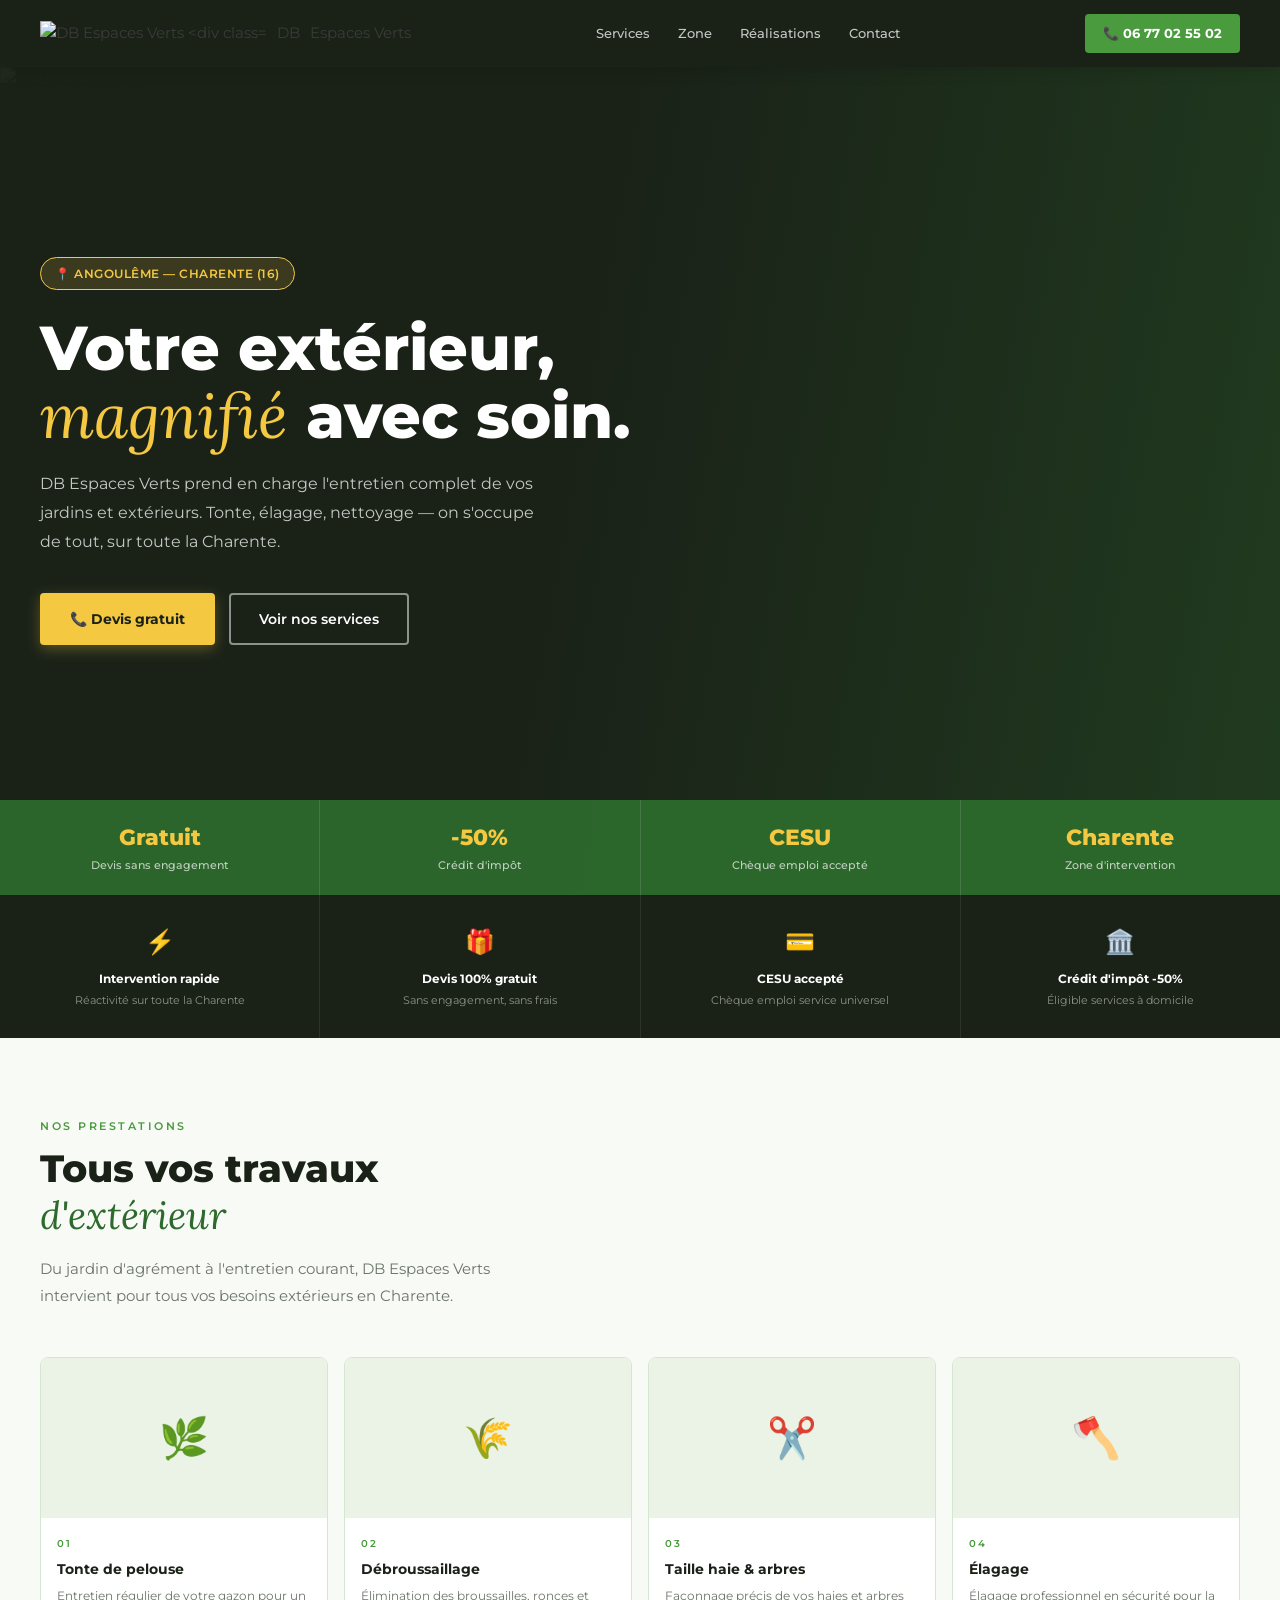
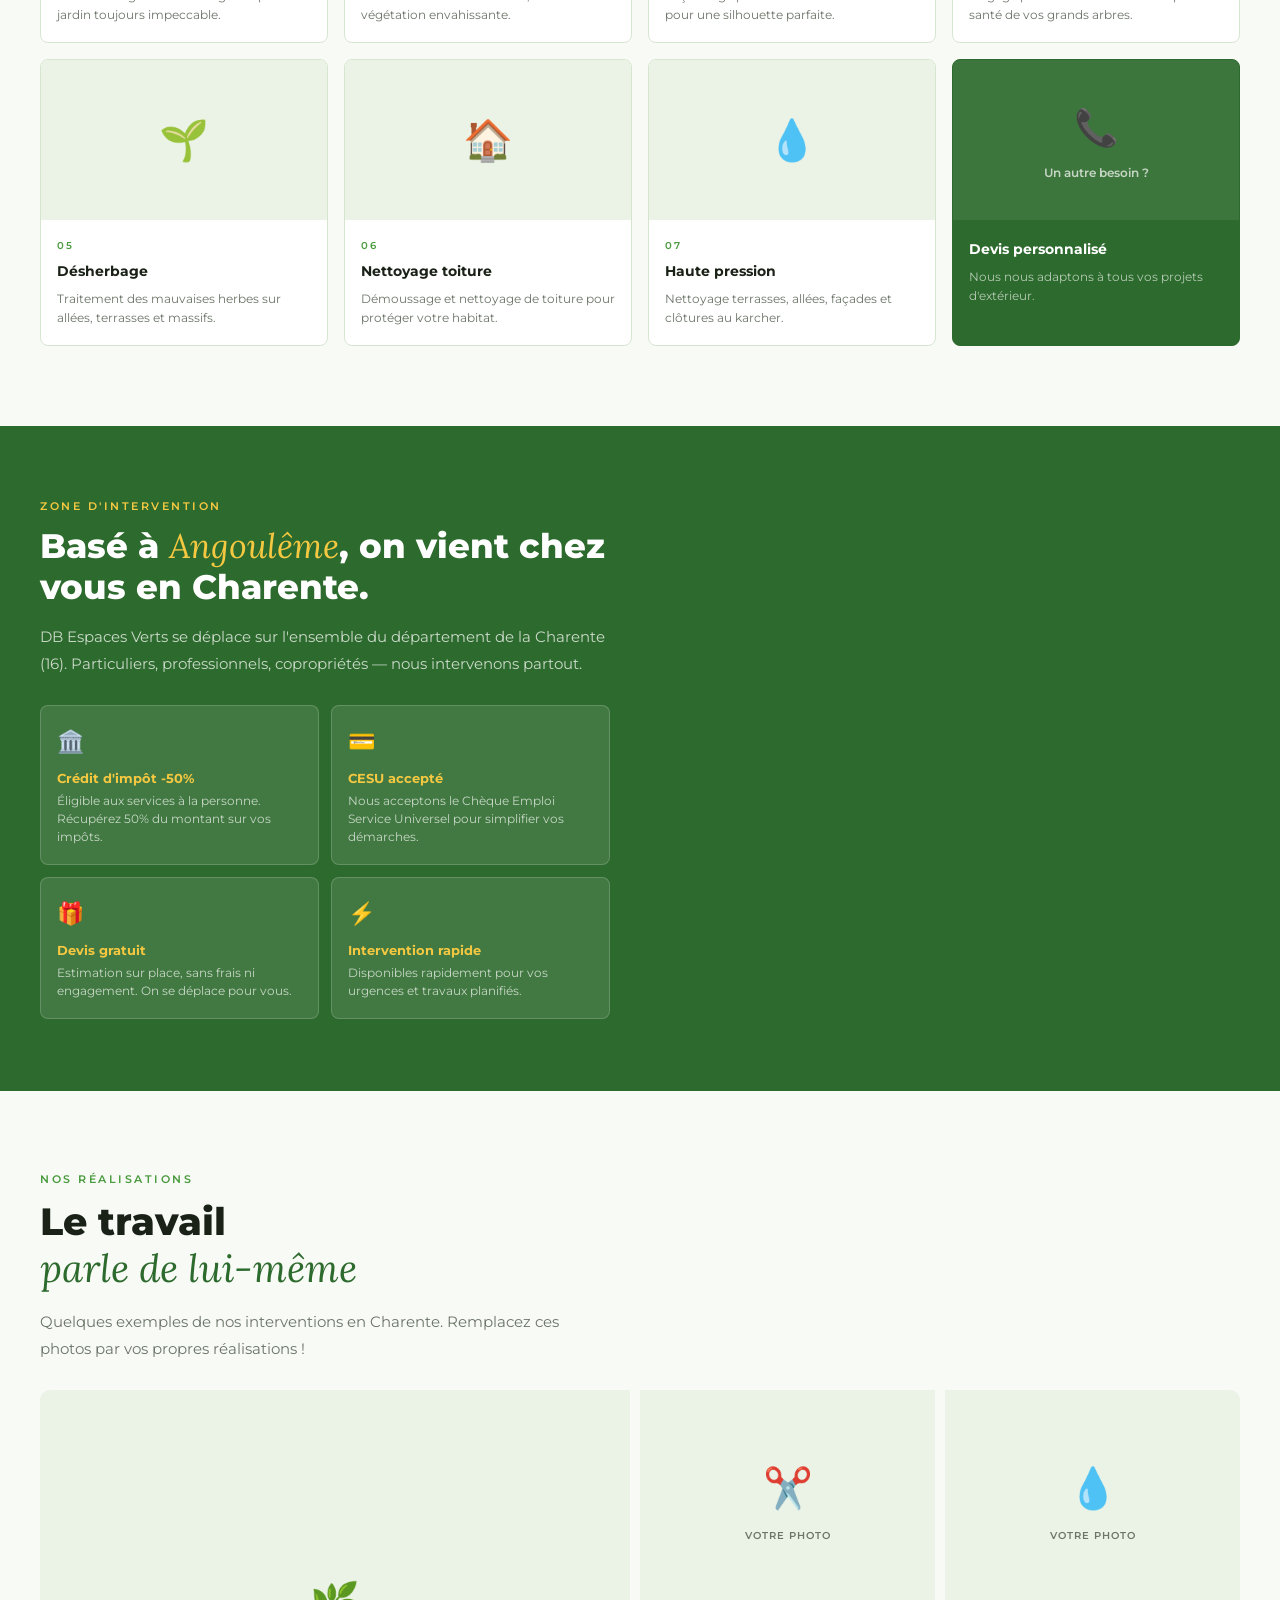
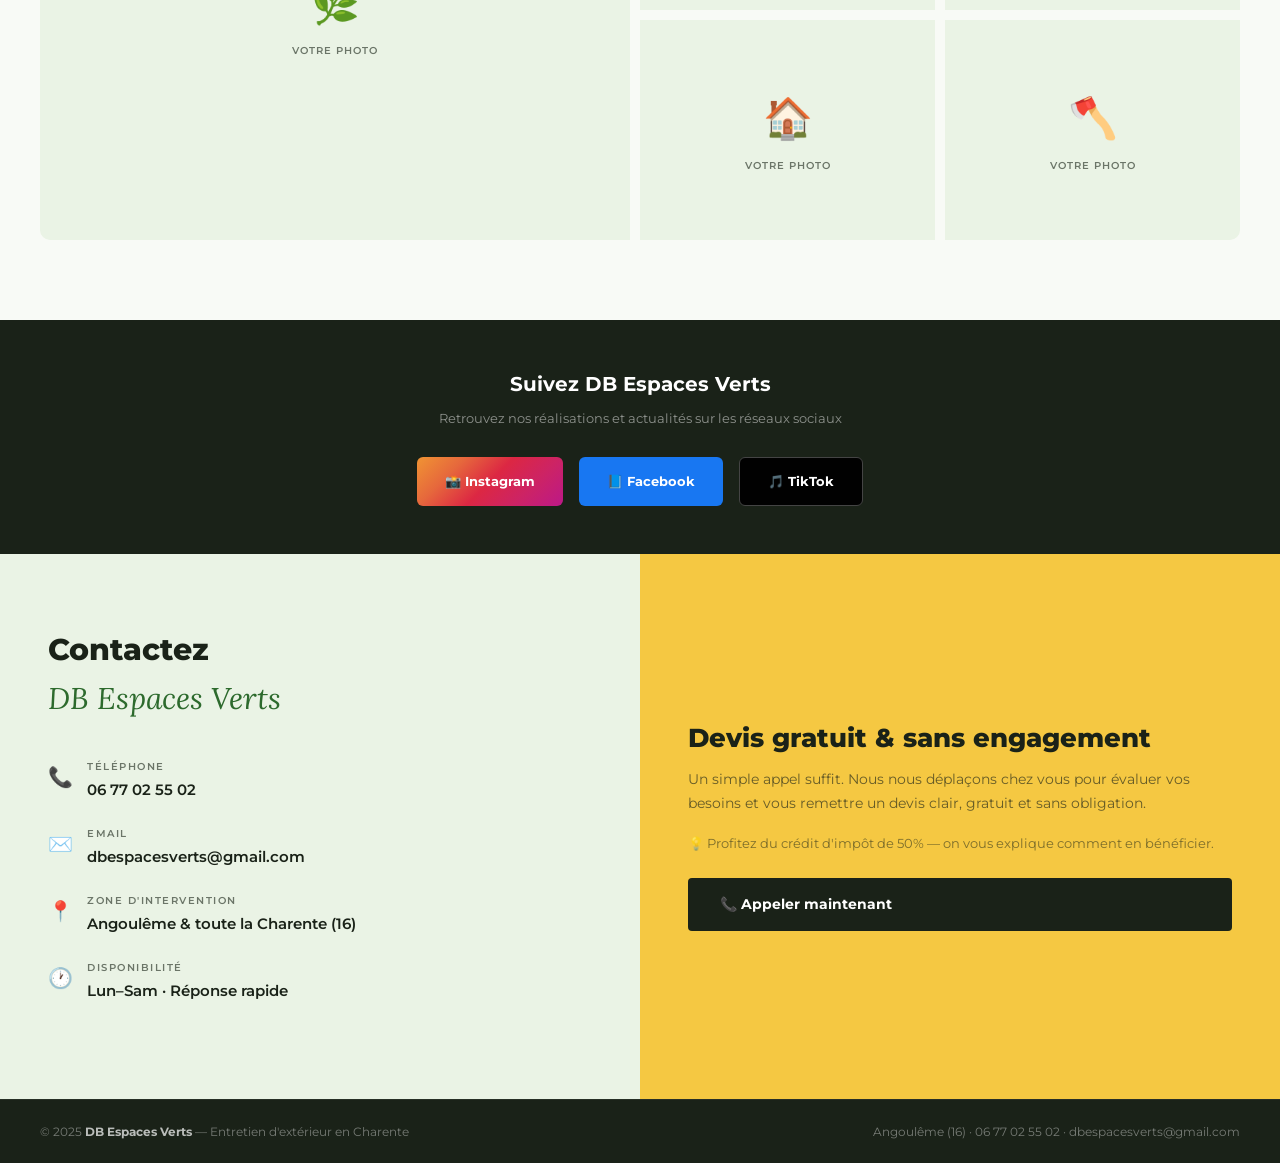
==== index.html @ c13bc071 "Update index.html" ====
<!DOCTYPE html>
<html lang="fr">
<head>
<meta charset="UTF-8">
<meta name="viewport" content="width=device-width, initial-scale=1.0">
<title>DB Espaces Verts — Entretien extérieur en Charente</title>
<link href="https://fonts.googleapis.com/css2?family=Montserrat:wght@400;500;600;700;800&family=Lora:ital,wght@0,400;1,400&display=swap" rel="stylesheet">
<style>
*, *::before, *::after { box-sizing: border-box; margin: 0; padding: 0; }
:root {
  --green: #2D6A2D;
  --green-light: #4A9B3E;
  --green-pale: #EAF3E5;
  --yellow: #F5C842;
  --dark: #1A2218;
  --text: #3A3A3A;
  --muted: #6B7568;
  --white: #FFFFFF;
  --cream: #F8FAF6;
  --border: #D6E5D0;
}
html { scroll-behavior: smooth; }
body { font-family: 'Montserrat', sans-serif; background: var(--cream); color: var(--text); font-size: 15px; line-height: 1.6; }

nav {
  position: sticky; top: 0; z-index: 100;
  background: var(--dark);
  display: flex; justify-content: space-between; align-items: center;
  padding: 14px 40px;
  box-shadow: 0 2px 16px rgba(0,0,0,0.18);
}
.nav-logo { display: flex; align-items: center; gap: 10px; }
.nav-logo-icon { width: 36px; height: 36px; background: var(--green-light); border-radius: 50%; display: flex; align-items: center; justify-content: center; font-size: 18px; }
.nav-logo-text { font-size: 17px; font-weight: 800; color: var(--white); }
.nav-logo-text span { color: var(--yellow); }
.nav-links { display: flex; gap: 28px; list-style: none; }
.nav-links a { text-decoration: none; color: rgba(255,255,255,0.75); font-size: 13px; font-weight: 500; transition: color 0.2s; }
.nav-links a:hover { color: var(--yellow); }
.nav-tel { background: var(--green-light); color: var(--white); padding: 9px 18px; border-radius: 4px; font-size: 13px; font-weight: 700; text-decoration: none; transition: background 0.2s; white-space: nowrap; }
.nav-tel:hover { background: var(--yellow); color: var(--dark); }

.hero { position: relative; min-height: 92vh; display: flex; align-items: center; overflow: hidden; }
.hero-bg { position: absolute; inset: 0; z-index: 0; background: var(--dark); }
.hero-bg img { width: 100%; height: 100%; object-fit: cover; opacity: 0.45; }
.hero-overlay { position: absolute; inset: 0; z-index: 1; background: linear-gradient(100deg, rgba(26,34,24,0.92) 45%, rgba(45,106,45,0.35) 100%); }
.hero-content { position: relative; z-index: 2; padding: 80px 40px 140px; max-width: 680px; }
.hero-badge { display: inline-flex; align-items: center; gap: 8px; background: rgba(245,200,66,0.15); border: 1px solid var(--yellow); color: var(--yellow); font-size: 12px; font-weight: 600; padding: 6px 14px; border-radius: 20px; margin-bottom: 24px; letter-spacing: 0.5px; text-transform: uppercase; }
.hero h1 { font-size: clamp(36px, 5vw, 62px); font-weight: 800; color: var(--white); line-height: 1.1; margin-bottom: 20px; }
.hero h1 em { font-style: italic; font-family: 'Lora', serif; color: var(--yellow); font-weight: 400; }
.hero-sub { color: rgba(255,255,255,0.75); font-size: 16px; line-height: 1.8; margin-bottom: 36px; max-width: 500px; }
.hero-btns { display: flex; gap: 14px; flex-wrap: wrap; }
.btn-primary { display: inline-flex; align-items: center; gap: 8px; background: var(--yellow); color: var(--dark); padding: 15px 30px; border-radius: 4px; font-size: 14px; font-weight: 700; text-decoration: none; transition: transform 0.15s, box-shadow 0.15s; box-shadow: 0 4px 14px rgba(245,200,66,0.3); }
.btn-primary:hover { transform: translateY(-2px); box-shadow: 0 8px 20px rgba(245,200,66,0.4); }
.btn-ghost { display: inline-flex; align-items: center; gap: 8px; border: 2px solid rgba(255,255,255,0.5); color: var(--white); padding: 13px 28px; border-radius: 4px; font-size: 14px; font-weight: 600; text-decoration: none; transition: border-color 0.2s, background 0.2s; }
.btn-ghost:hover { border-color: var(--white); background: rgba(255,255,255,0.08); }
.hero-stats { position: absolute; bottom: 0; left: 0; right: 0; z-index: 2; display: flex; background: rgba(45,106,45,0.95); }
.hero-stat { flex: 1; padding: 20px 24px; text-align: center; border-right: 1px solid rgba(255,255,255,0.12); }
.hero-stat:last-child { border-right: none; }
.stat-num { font-size: 22px; font-weight: 800; color: var(--yellow); }
.stat-label { font-size: 11px; color: rgba(255,255,255,0.7); font-weight: 500; margin-top: 2px; }

.avantages { display: flex; background: var(--dark); }
.avantage { flex: 1; padding: 28px 20px; text-align: center; border-right: 1px solid rgba(255,255,255,0.08); transition: background 0.2s; }
.avantage:last-child { border-right: none; }
.avantage:hover { background: rgba(255,255,255,0.04); }
.avantage-icon { font-size: 24px; margin-bottom: 8px; }
.avantage-title { font-size: 12px; font-weight: 700; color: var(--white); margin-bottom: 4px; }
.avantage-text { font-size: 11px; color: rgba(255,255,255,0.5); }

.section { padding: 80px 40px; }
.section-tag { font-size: 11px; letter-spacing: 2.5px; text-transform: uppercase; color: var(--green-light); font-weight: 600; margin-bottom: 10px; }
.section-title { font-size: clamp(26px, 3vw, 40px); font-weight: 800; color: var(--dark); margin-bottom: 16px; line-height: 1.2; }
.section-title em { font-style: italic; font-family: 'Lora', serif; color: var(--green); font-weight: 400; }
.section-sub { color: var(--muted); font-size: 15px; max-width: 520px; line-height: 1.8; margin-bottom: 48px; }

.services-grid { display: grid; grid-template-columns: repeat(4, 1fr); gap: 16px; }
.service-card { background: var(--white); border: 1px solid var(--border); border-radius: 8px; overflow: hidden; transition: transform 0.2s, box-shadow 0.2s; }
.service-card:hover { transform: translateY(-4px); box-shadow: 0 12px 32px rgba(45,106,45,0.12); }
.service-img { width: 100%; height: 160px; object-fit: cover; display: block; }
.service-placeholder { width: 100%; height: 160px; background: var(--green-pale); display: flex; align-items: center; justify-content: center; font-size: 40px; }
.service-body { padding: 18px 16px; }
.service-num { font-size: 10px; letter-spacing: 2px; color: var(--green-light); font-weight: 600; text-transform: uppercase; margin-bottom: 6px; }
.service-name { font-size: 14px; font-weight: 700; color: var(--dark); margin-bottom: 6px; }
.service-desc { font-size: 12px; color: var(--muted); line-height: 1.6; }

.zone-section { background: var(--green); color: var(--white); padding: 72px 40px; display: grid; grid-template-columns: 1fr 1fr; gap: 60px; align-items: center; }
.zone-left h2 { font-size: 34px; font-weight: 800; margin-bottom: 16px; line-height: 1.2; }
.zone-left h2 em { font-style: italic; font-family: 'Lora', serif; font-weight: 400; color: var(--yellow); }
.zone-left p { color: rgba(255,255,255,0.75); font-size: 15px; line-height: 1.8; margin-bottom: 28px; }
.zone-img { width: 100%; border-radius: 8px; height: 300px; object-fit: cover; display: block; }
.aides-grid { display: grid; grid-template-columns: 1fr 1fr; gap: 12px; }
.aide-card { background: rgba(255,255,255,0.1); border: 1px solid rgba(255,255,255,0.18); border-radius: 8px; padding: 18px 16px; }
.aide-icon { font-size: 22px; margin-bottom: 8px; }
.aide-title { font-size: 13px; font-weight: 700; color: var(--yellow); margin-bottom: 4px; }
.aide-text { font-size: 12px; color: rgba(255,255,255,0.7); line-height: 1.5; }

.gallery-section { padding: 80px 40px; }
.gallery-grid { display: grid; grid-template-columns: 2fr 1fr 1fr; grid-template-rows: 220px 220px; gap: 10px; border-radius: 10px; overflow: hidden; }
.gallery-item { overflow: hidden; position: relative; background: var(--green-pale); }
.gallery-item.big { grid-row: span 2; }
.gallery-item img { width: 100%; height: 100%; object-fit: cover; transition: transform 0.4s; display: block; }
.gallery-item:hover img { transform: scale(1.05); }
.gallery-placeholder { width: 100%; height: 100%; display: flex; flex-direction: column; align-items: center; justify-content: center; gap: 8px; }
.gallery-placeholder span.icon { font-size: 40px; }
.gallery-placeholder span.label { font-size: 10px; font-weight: 600; color: var(--muted); letter-spacing: 1px; text-transform: uppercase; }

.reseaux-section { padding: 48px 40px; background: var(--dark); text-align: center; }
.reseaux-section h3 { font-size: 20px; font-weight: 700; color: var(--white); margin-bottom: 8px; }
.reseaux-section p { color: rgba(255,255,255,0.5); font-size: 13px; margin-bottom: 28px; }
.reseaux-links { display: flex; justify-content: center; gap: 16px; flex-wrap: wrap; }
.reseau-btn { display: inline-flex; align-items: center; gap: 10px; padding: 13px 28px; border-radius: 6px; font-size: 13px; font-weight: 700; text-decoration: none; transition: transform 0.15s, opacity 0.2s; }
.reseau-btn:hover { transform: translateY(-2px); opacity: 0.9; }
.reseau-btn.insta { background: linear-gradient(135deg, #f09433, #e6683c, #dc2743, #cc2366, #bc1888); color: #fff; }
.reseau-btn.fb { background: #1877F2; color: #fff; }
.reseau-btn.tiktok { background: #010101; color: #fff; border: 1px solid #444; }

.contact-section { display: grid; grid-template-columns: 1fr 1fr; }
.contact-left { background: var(--green-pale); padding: 72px 48px; }
.contact-right { background: var(--yellow); padding: 72px 48px; display: flex; flex-direction: column; justify-content: center; }
.contact-left h2 { font-size: 30px; font-weight: 800; color: var(--dark); margin-bottom: 36px; }
.contact-left h2 em { font-style: italic; font-family: 'Lora', serif; color: var(--green); font-weight: 400; }
.contact-item { display: flex; align-items: flex-start; gap: 14px; margin-bottom: 24px; }
.contact-icon { font-size: 20px; flex-shrink: 0; margin-top: 2px; }
.contact-label { font-size: 10px; font-weight: 600; letter-spacing: 1.5px; text-transform: uppercase; color: var(--muted); margin-bottom: 3px; }
.contact-value { font-size: 15px; font-weight: 600; color: var(--dark); }
.contact-value a { color: var(--dark); text-decoration: none; }
.contact-value a:hover { color: var(--green); }
.contact-right h3 { font-size: 26px; font-weight: 800; color: var(--dark); margin-bottom: 14px; line-height: 1.25; }
.contact-right p { font-size: 14px; color: rgba(26,34,24,0.65); margin-bottom: 16px; line-height: 1.7; }
.btn-dark { display: inline-flex; align-items: center; gap: 8px; background: var(--dark); color: var(--white); padding: 15px 32px; border-radius: 4px; font-size: 14px; font-weight: 700; text-decoration: none; margin-top: 8px; transition: opacity 0.2s, transform 0.15s; }
.btn-dark:hover { opacity: 0.85; transform: translateY(-2px); }

footer { background: var(--dark); color: rgba(255,255,255,0.4); display: flex; justify-content: space-between; align-items: center; padding: 22px 40px; font-size: 12px; flex-wrap: wrap; gap: 10px; border-top: 1px solid rgba(255,255,255,0.06); }
footer strong { color: rgba(255,255,255,0.7); }
footer a { color: rgba(255,255,255,0.4); text-decoration: none; }

@keyframes fadeUp { from { opacity:0; transform:translateY(24px); } to { opacity:1; transform:translateY(0); } }
.hero-badge { animation: fadeUp 0.5s ease both; }
.hero h1 { animation: fadeUp 0.6s 0.1s ease both; }
.hero-sub { animation: fadeUp 0.6s 0.2s ease both; }
.hero-btns { animation: fadeUp 0.6s 0.3s ease both; }

@media (max-width: 768px) {
  nav { padding: 12px 18px; }
  .nav-links { display: none; }
  .hero-content { padding: 60px 20px 140px; }
  .hero-stats { flex-wrap: wrap; }
  .hero-stat { min-width: 50%; }
  .avantages { flex-wrap: wrap; }
  .avantage { min-width: 50%; }
  .section { padding: 52px 20px; }
  .services-grid { grid-template-columns: 1fr 1fr; }
  .zone-section { grid-template-columns: 1fr; padding: 52px 20px; gap: 36px; }
  .gallery-grid { grid-template-columns: 1fr 1fr; grid-template-rows: 160px 160px 160px; }
  .gallery-item.big { grid-row: span 1; }
  .contact-section { grid-template-columns: 1fr; }
  .contact-left, .contact-right { padding: 48px 24px; }
  .reseaux-links { flex-direction: column; align-items: center; }
  footer { padding: 18px; flex-direction: column; text-align: center; }
}
</style>
</head>
<body>

<nav>
  <div class="nav-logo">
    <img src="logo.png" alt="DB Espaces Verts
    <div class="nav-logo-text"><span>DB</span> Espaces Verts</div>
  </div>
  <ul class="nav-links">
    <li><a href="#services">Services</a></li>
    <li><a href="#zone">Zone</a></li>
    <li><a href="#photos">Réalisations</a></li>
    <li><a href="#contact">Contact</a></li>
  </ul>
  <a class="nav-tel" href="tel:0677025502">📞 06 77 02 55 02</a>
</nav>

<section class="hero">
  <div class="hero-bg">
    <img src="https://images.unsplash.com/photo-1558618666-fcd25c85cd64?w=1400&q=80" alt="Jardin entretenu">
  </div>
  <div class="hero-overlay"></div>
  <div class="hero-content">
    <div class="hero-badge">📍 Angoulême — Charente (16)</div>
    <h1>Votre extérieur,<br><em>magnifié</em> avec soin.</h1>
    <p class="hero-sub">DB Espaces Verts prend en charge l'entretien complet de vos jardins et extérieurs. Tonte, élagage, nettoyage — on s'occupe de tout, sur toute la Charente.</p>
    <div class="hero-btns">
      <a class="btn-primary" href="tel:0677025502">📞 Devis gratuit</a>
      <a class="btn-ghost" href="#services">Voir nos services</a>
    </div>
  </div>
  <div class="hero-stats">
    <div class="hero-stat"><div class="stat-num">Gratuit</div><div class="stat-label">Devis sans engagement</div></div>
    <div class="hero-stat"><div class="stat-num">-50%</div><div class="stat-label">Crédit d'impôt</div></div>
    <div class="hero-stat"><div class="stat-num">CESU</div><div class="stat-label">Chèque emploi accepté</div></div>
    <div class="hero-stat"><div class="stat-num">Charente</div><div class="stat-label">Zone d'intervention</div></div>
  </div>
</section>

<div class="avantages">
  <div class="avantage"><div class="avantage-icon">⚡</div><div class="avantage-title">Intervention rapide</div><div class="avantage-text">Réactivité sur toute la Charente</div></div>
  <div class="avantage"><div class="avantage-icon">🎁</div><div class="avantage-title">Devis 100% gratuit</div><div class="avantage-text">Sans engagement, sans frais</div></div>
  <div class="avantage"><div class="avantage-icon">💳</div><div class="avantage-title">CESU accepté</div><div class="avantage-text">Chèque emploi service universel</div></div>
  <div class="avantage"><div class="avantage-icon">🏛️</div><div class="avantage-title">Crédit d'impôt -50%</div><div class="avantage-text">Éligible services à domicile</div></div>
</div>

<section class="section" id="services">
  <div class="section-tag">Nos prestations</div>
  <h2 class="section-title">Tous vos travaux<br><em>d'extérieur</em></h2>
  <p class="section-sub">Du jardin d'agrément à l'entretien courant, DB Espaces Verts intervient pour tous vos besoins extérieurs en Charente.</p>
  <div class="services-grid">

    <div class="service-card">
      <img class="service-img" src="https://images.unsplash.com/photo-1416879595882-3373a0480b5b?w=400&q=75" alt="Tonte pelouse" onerror="this.style.display='none';this.nextElementSibling.style.display='flex'">
      <div class="service-placeholder" style="display:none">🌿</div>
      <div class="service-body"><div class="service-num">01</div><div class="service-name">Tonte de pelouse</div><div class="service-desc">Entretien régulier de votre gazon pour un jardin toujours impeccable.</div></div>
    </div>

    <div class="service-card">
      <img class="service-img" src="https://images.unsplash.com/photo-1558618047-3c8c76ca7d9c?w=400&q=75" alt="Débroussaillage" onerror="this.style.display='none';this.nextElementSibling.style.display='flex'">
      <div class="service-placeholder" style="display:none">🌾</div>
      <div class="service-body"><div class="service-num">02</div><div class="service-name">Débroussaillage</div><div class="service-desc">Élimination des broussailles, ronces et végétation envahissante.</div></div>
    </div>

    <div class="service-card">
      <img class="service-img" src="https://images.unsplash.com/photo-1585320806297-9794b3e4eeae?w=400&q=75" alt="Taille haie" onerror="this.style.display='none';this.nextElementSibling.style.display='flex'">
      <div class="service-placeholder" style="display:none">✂️</div>
      <div class="service-body"><div class="service-num">03</div><div class="service-name">Taille haie & arbres</div><div class="service-desc">Façonnage précis de vos haies et arbres pour une silhouette parfaite.</div></div>
    </div>

    <div class="service-card">
      <img class="service-img" src="https://images.unsplash.com/photo-1593691509543-c55fb32d8de5?w=400&q=75" alt="Élagage" onerror="this.style.display='none';this.nextElementSibling.style.display='flex'">
      <div class="service-placeholder" style="display:none">🪓</div>
      <div class="service-body"><div class="service-num">04</div><div class="service-name">Élagage</div><div class="service-desc">Élagage professionnel en sécurité pour la santé de vos grands arbres.</div></div>
    </div>

    <div class="service-card">
      <img class="service-img" src="https://images.unsplash.com/photo-1558618666-fcd25c85cd64?w=400&q=75" alt="Désherbage" onerror="this.style.display='none';this.nextElementSibling.style.display='flex'">
      <div class="service-placeholder" style="display:none">🌱</div>
      <div class="service-body"><div class="service-num">05</div><div class="service-name">Désherbage</div><div class="service-desc">Traitement des mauvaises herbes sur allées, terrasses et massifs.</div></div>
    </div>

    <div class="service-card">
      <img class="service-img" src="https://images.unsplash.com/photo-1600585154340-be6161a56a0c?w=400&q=75" alt="Nettoyage toiture" onerror="this.style.display='none';this.nextElementSibling.style.display='flex'">
      <div class="service-placeholder" style="display:none">🏠</div>
      <div class="service-body"><div class="service-num">06</div><div class="service-name">Nettoyage toiture</div><div class="service-desc">Démoussage et nettoyage de toiture pour protéger votre habitat.</div></div>
    </div>

    <div class="service-card">
      <img class="service-img" src="https://images.unsplash.com/photo-1581578731548-c64695cc6952?w=400&q=75" alt="Haute pression" onerror="this.style.display='none';this.nextElementSibling.style.display='flex'">
      <div class="service-placeholder" style="display:none">💧</div>
      <div class="service-body"><div class="service-num">07</div><div class="service-name">Haute pression</div><div class="service-desc">Nettoyage terrasses, allées, façades et clôtures au karcher.</div></div>
    </div>

    <div class="service-card" style="background:var(--green);border-color:var(--green);">
      <div class="service-placeholder" style="background:rgba(255,255,255,0.08);flex-direction:column;gap:6px;">
        <span style="font-size:36px;">📞</span>
        <span style="font-size:12px;color:rgba(255,255,255,0.7);font-weight:600;">Un autre besoin ?</span>
      </div>
      <div class="service-body" style="background:var(--green);">
        <div class="service-name" style="color:var(--white);">Devis personnalisé</div>
        <div class="service-desc" style="color:rgba(255,255,255,0.65);">Nous nous adaptons à tous vos projets d'extérieur.</div>
      </div>
    </div>

  </div>
</section>

<section class="zone-section" id="zone">
  <div class="zone-left">
    <div style="font-size:11px;letter-spacing:2.5px;text-transform:uppercase;color:var(--yellow);font-weight:600;margin-bottom:10px;">Zone d'intervention</div>
    <h2>Basé à <em>Angoulême</em>, on vient chez vous en Charente.</h2>
    <p>DB Espaces Verts se déplace sur l'ensemble du département de la Charente (16). Particuliers, professionnels, copropriétés — nous intervenons partout.</p>
    <div class="aides-grid">
      <div class="aide-card"><div class="aide-icon">🏛️</div><div class="aide-title">Crédit d'impôt -50%</div><div class="aide-text">Éligible aux services à la personne. Récupérez 50% du montant sur vos impôts.</div></div>
      <div class="aide-card"><div class="aide-icon">💳</div><div class="aide-title">CESU accepté</div><div class="aide-text">Nous acceptons le Chèque Emploi Service Universel pour simplifier vos démarches.</div></div>
      <div class="aide-card"><div class="aide-icon">🎁</div><div class="aide-title">Devis gratuit</div><div class="aide-text">Estimation sur place, sans frais ni engagement. On se déplace pour vous.</div></div>
      <div class="aide-card"><div class="aide-icon">⚡</div><div class="aide-title">Intervention rapide</div><div class="aide-text">Disponibles rapidement pour vos urgences et travaux planifiés.</div></div>
    </div>
  </div>
  <div>
    <img class="zone-img" src="https://images.unsplash.com/photo-1416879595882-3373a0480b5b?w=700&q=80" alt="Charente nature" onerror="this.style.display='none'">
  </div>
</section>

<section class="gallery-section" id="photos">
  <div class="section-tag">Nos réalisations</div>
  <h2 class="section-title">Le travail<br><em>parle de lui-même</em></h2>
  <p class="section-sub" style="margin-bottom:28px;">Quelques exemples de nos interventions en Charente. Remplacez ces photos par vos propres réalisations !</p>
  <div class="gallery-grid">
    <div class="gallery-item big">
      <img src="https://images.unsplash.com/photo-1558618047-3c8c76ca7d9c?w=700&q=80" alt="Jardin entretenu" onerror="this.style.display='none';this.nextElementSibling.style.display='flex'">
      <div class="gallery-placeholder" style="display:none"><span class="icon">🌿</span><span class="label">Votre photo</span></div>
    </div>
    <div class="gallery-item">
      <img src="https://images.unsplash.com/photo-1585320806297-9794b3e4eeae?w=400&q=80" alt="Taille haie" onerror="this.style.display='none';this.nextElementSibling.style.display='flex'">
      <div class="gallery-placeholder" style="display:none"><span class="icon">✂️</span><span class="label">Votre photo</span></div>
    </div>
    <div class="gallery-item">
      <img src="https://images.unsplash.com/photo-1581578731548-c64695cc6952?w=400&q=80" alt="Haute pression" onerror="this.style.display='none';this.nextElementSibling.style.display='flex'">
      <div class="gallery-placeholder" style="display:none"><span class="icon">💧</span><span class="label">Votre photo</span></div>
    </div>
    <div class="gallery-item">
      <img src="https://images.unsplash.com/photo-1600585154340-be6161a56a0c?w=400&q=80" alt="Toiture" onerror="this.style.display='none';this.nextElementSibling.style.display='flex'">
      <div class="gallery-placeholder" style="display:none"><span class="icon">🏠</span><span class="label">Votre photo</span></div>
    </div>
    <div class="gallery-item">
      <img src="https://images.unsplash.com/photo-1593691509543-c55fb32d8de5?w=400&q=80" alt="Élagage" onerror="this.style.display='none';this.nextElementSibling.style.display='flex'">
      <div class="gallery-placeholder" style="display:none"><span class="icon">🪓</span><span class="label">Votre photo</span></div>
    </div>
  </div>
</section>

<div class="reseaux-section">
  <h3>Suivez DB Espaces Verts</h3>
  <p>Retrouvez nos réalisations et actualités sur les réseaux sociaux</p>
  <div class="reseaux-links">
    <a class="reseau-btn insta" href="https://instagram.com/dbespacesverts" target="_blank">
      📸 Instagram
    </a>
    <a class="reseau-btn fb" href="https://facebook.com/dbespacesverts" target="_blank">
      📘 Facebook
    </a>
    <a class="reseau-btn tiktok" href="https://tiktok.com/@dbespacesverts" target="_blank">
      🎵 TikTok
    </a>
  </div>
</div>

<section class="contact-section" id="contact">
  <div class="contact-left">
    <h2>Contactez<br><em>DB Espaces Verts</em></h2>
    <div class="contact-item">
      <div class="contact-icon">📞</div>
      <div><div class="contact-label">Téléphone</div><div class="contact-value"><a href="tel:0677025502">06 77 02 55 02</a></div></div>
    </div>
    <div class="contact-item">
      <div class="contact-icon">✉️</div>
      <div><div class="contact-label">Email</div><div class="contact-value"><a href="mailto:dbespacesverts@gmail.com">dbespacesverts@gmail.com</a></div></div>
    </div>
    <div class="contact-item">
      <div class="contact-icon">📍</div>
      <div><div class="contact-label">Zone d'intervention</div><div class="contact-value">Angoulême & toute la Charente (16)</div></div>
    </div>
    <div class="contact-item">
      <div class="contact-icon">🕐</div>
      <div><div class="contact-label">Disponibilité</div><div class="contact-value">Lun–Sam · Réponse rapide</div></div>
    </div>
  </div>
  <div class="contact-right">
    <h3>Devis gratuit & sans engagement</h3>
    <p>Un simple appel suffit. Nous nous déplaçons chez vous pour évaluer vos besoins et vous remettre un devis clair, gratuit et sans obligation.</p>
    <p style="font-size:13px;color:rgba(26,34,24,0.55);">💡 Profitez du crédit d'impôt de 50% — on vous explique comment en bénéficier.</p>
    <a class="btn-dark" href="tel:0677025502">📞 Appeler maintenant</a>
  </div>
</section>

<footer>
  <div>© 2025 <strong>DB Espaces Verts</strong> — Entretien d'extérieur en Charente</div>
  <div>Angoulême (16) · <a href="tel:0677025502">06 77 02 55 02</a> · <a href="mailto:dbespacesverts@gmail.com">dbespacesverts@gmail.com</a></div>
</footer>

</body>
</html>
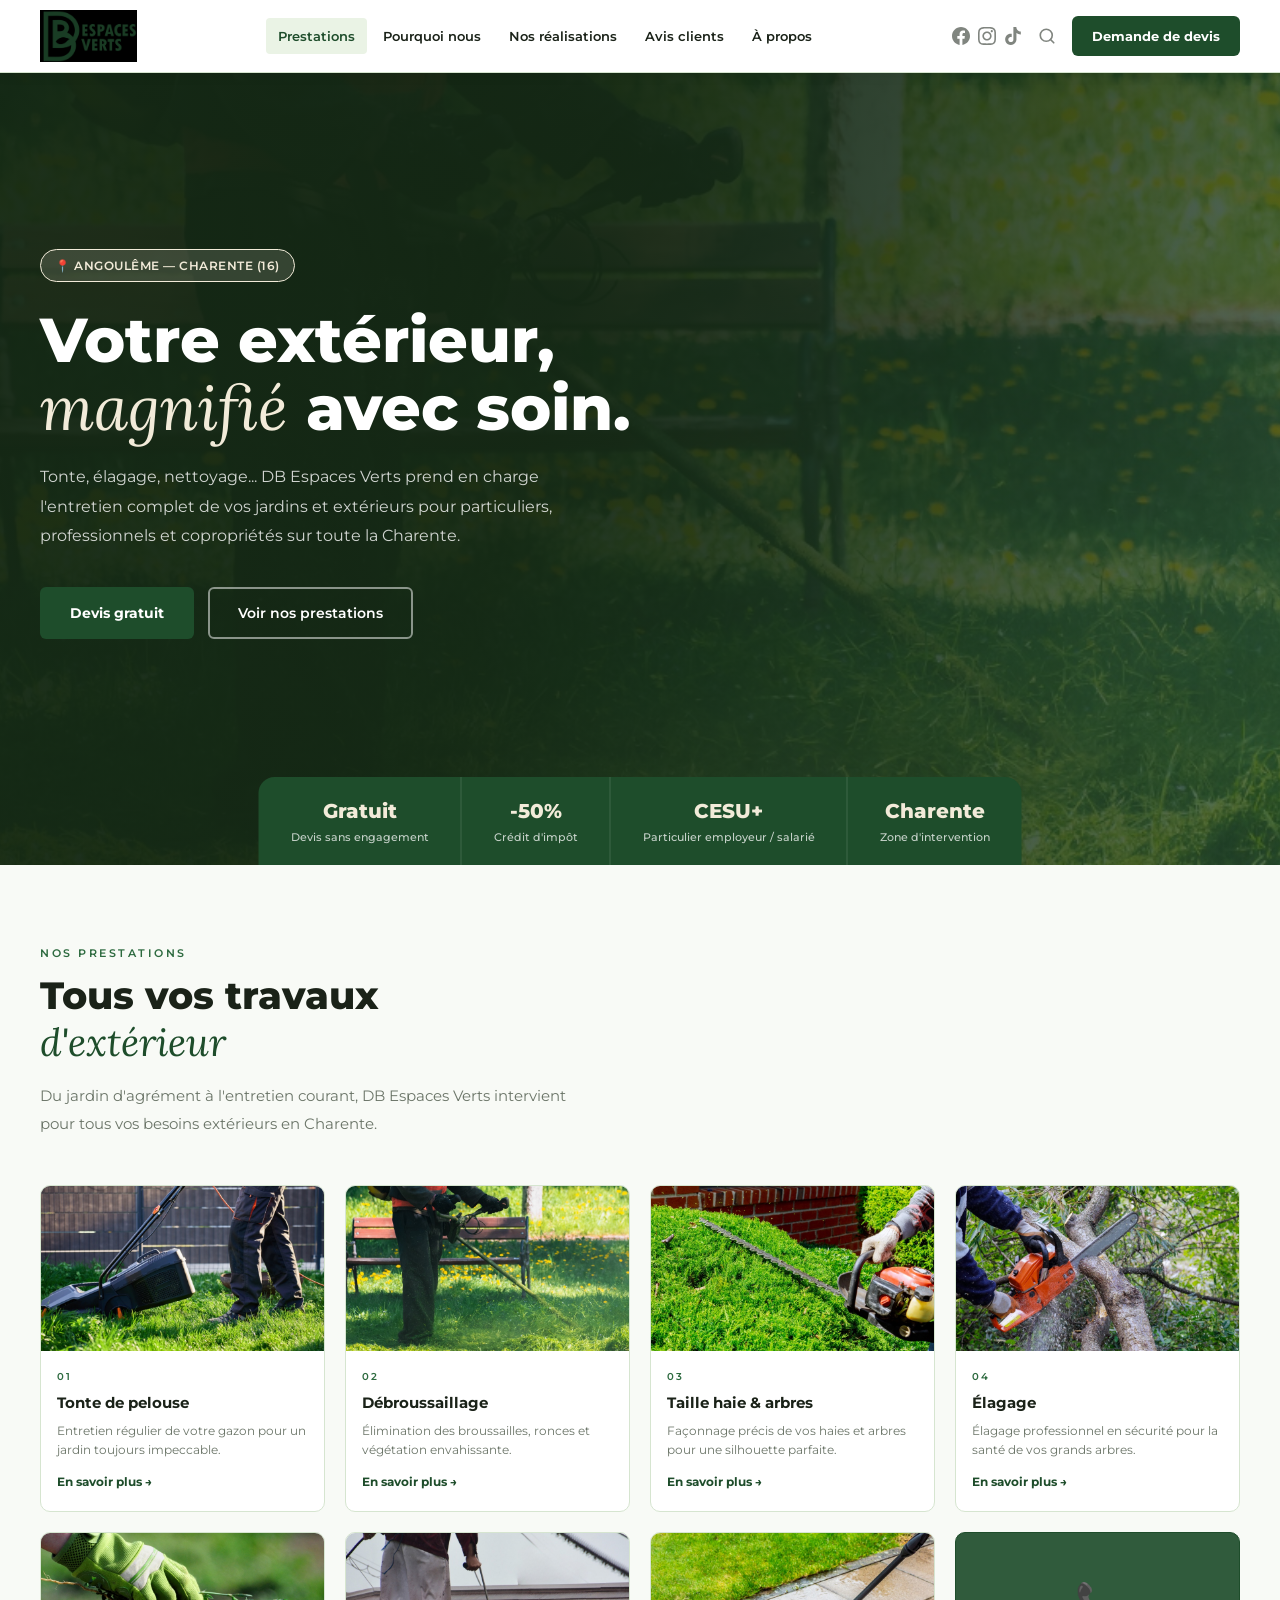
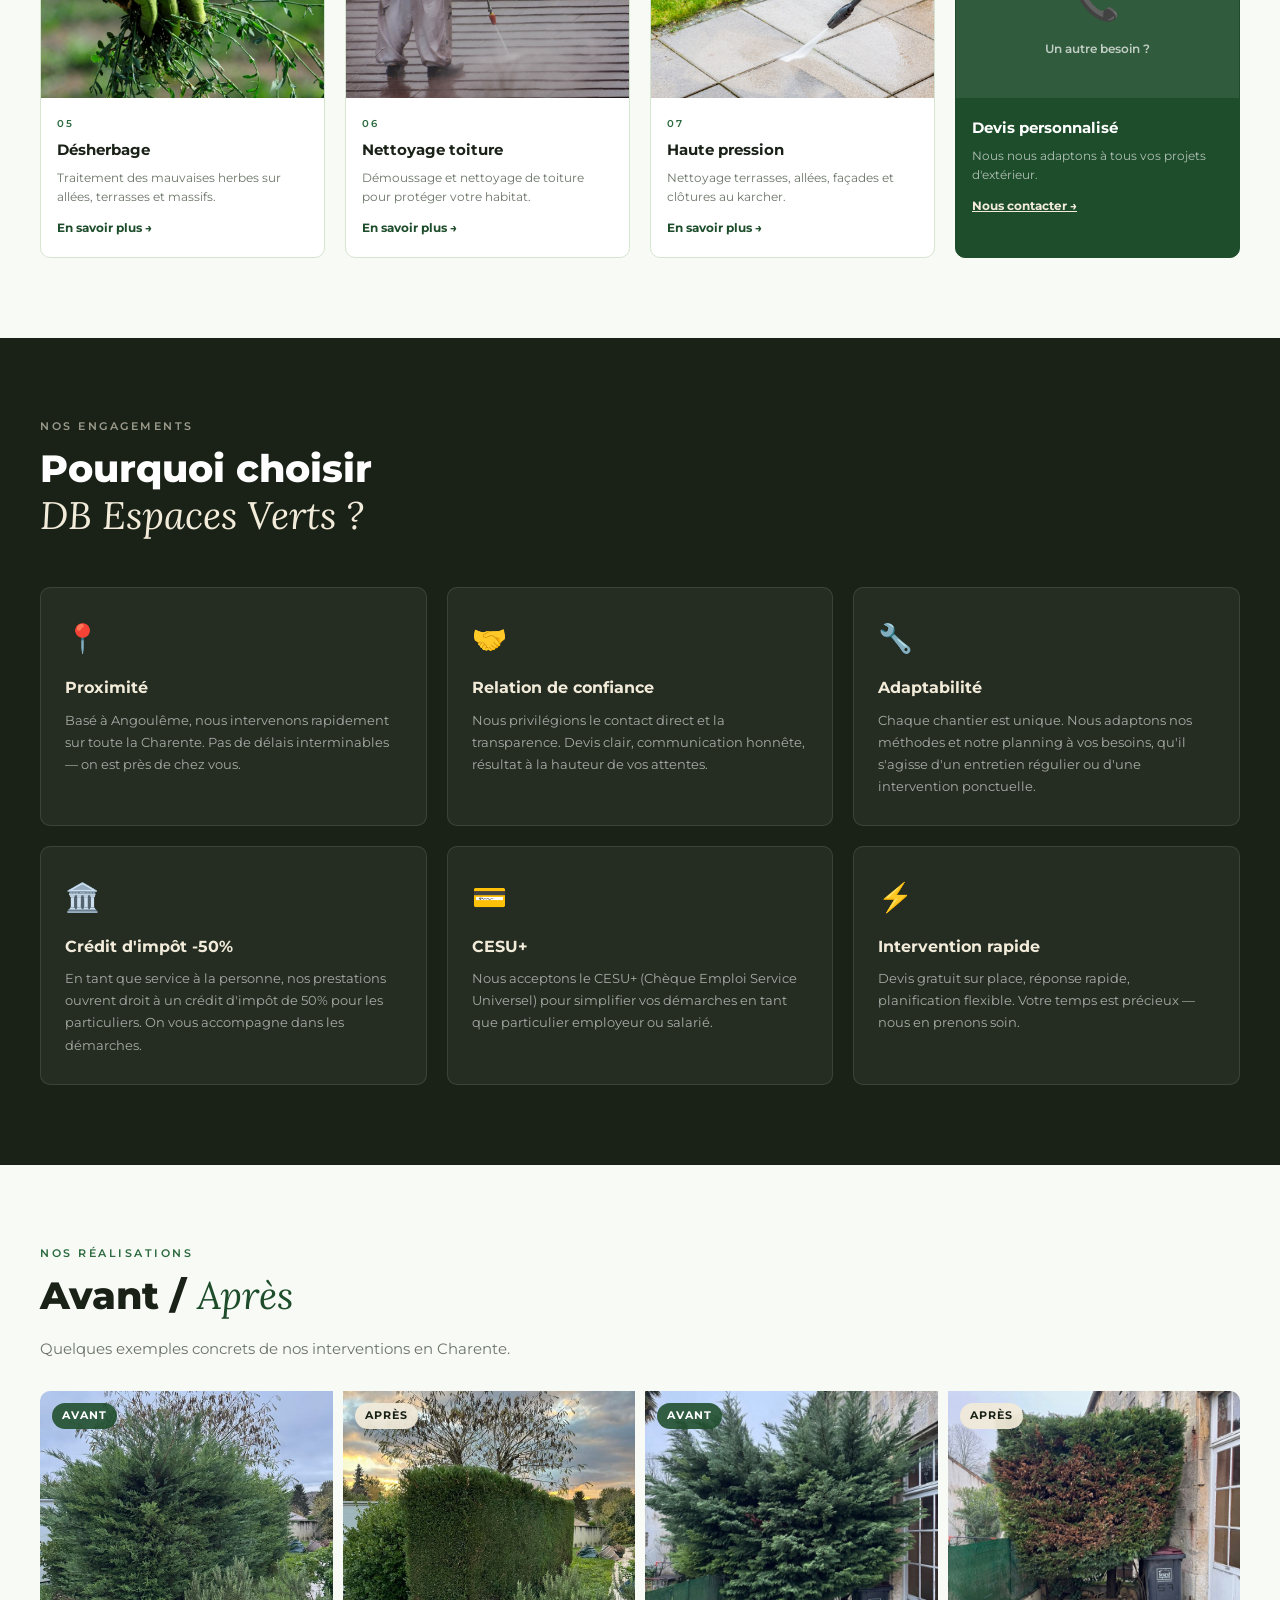
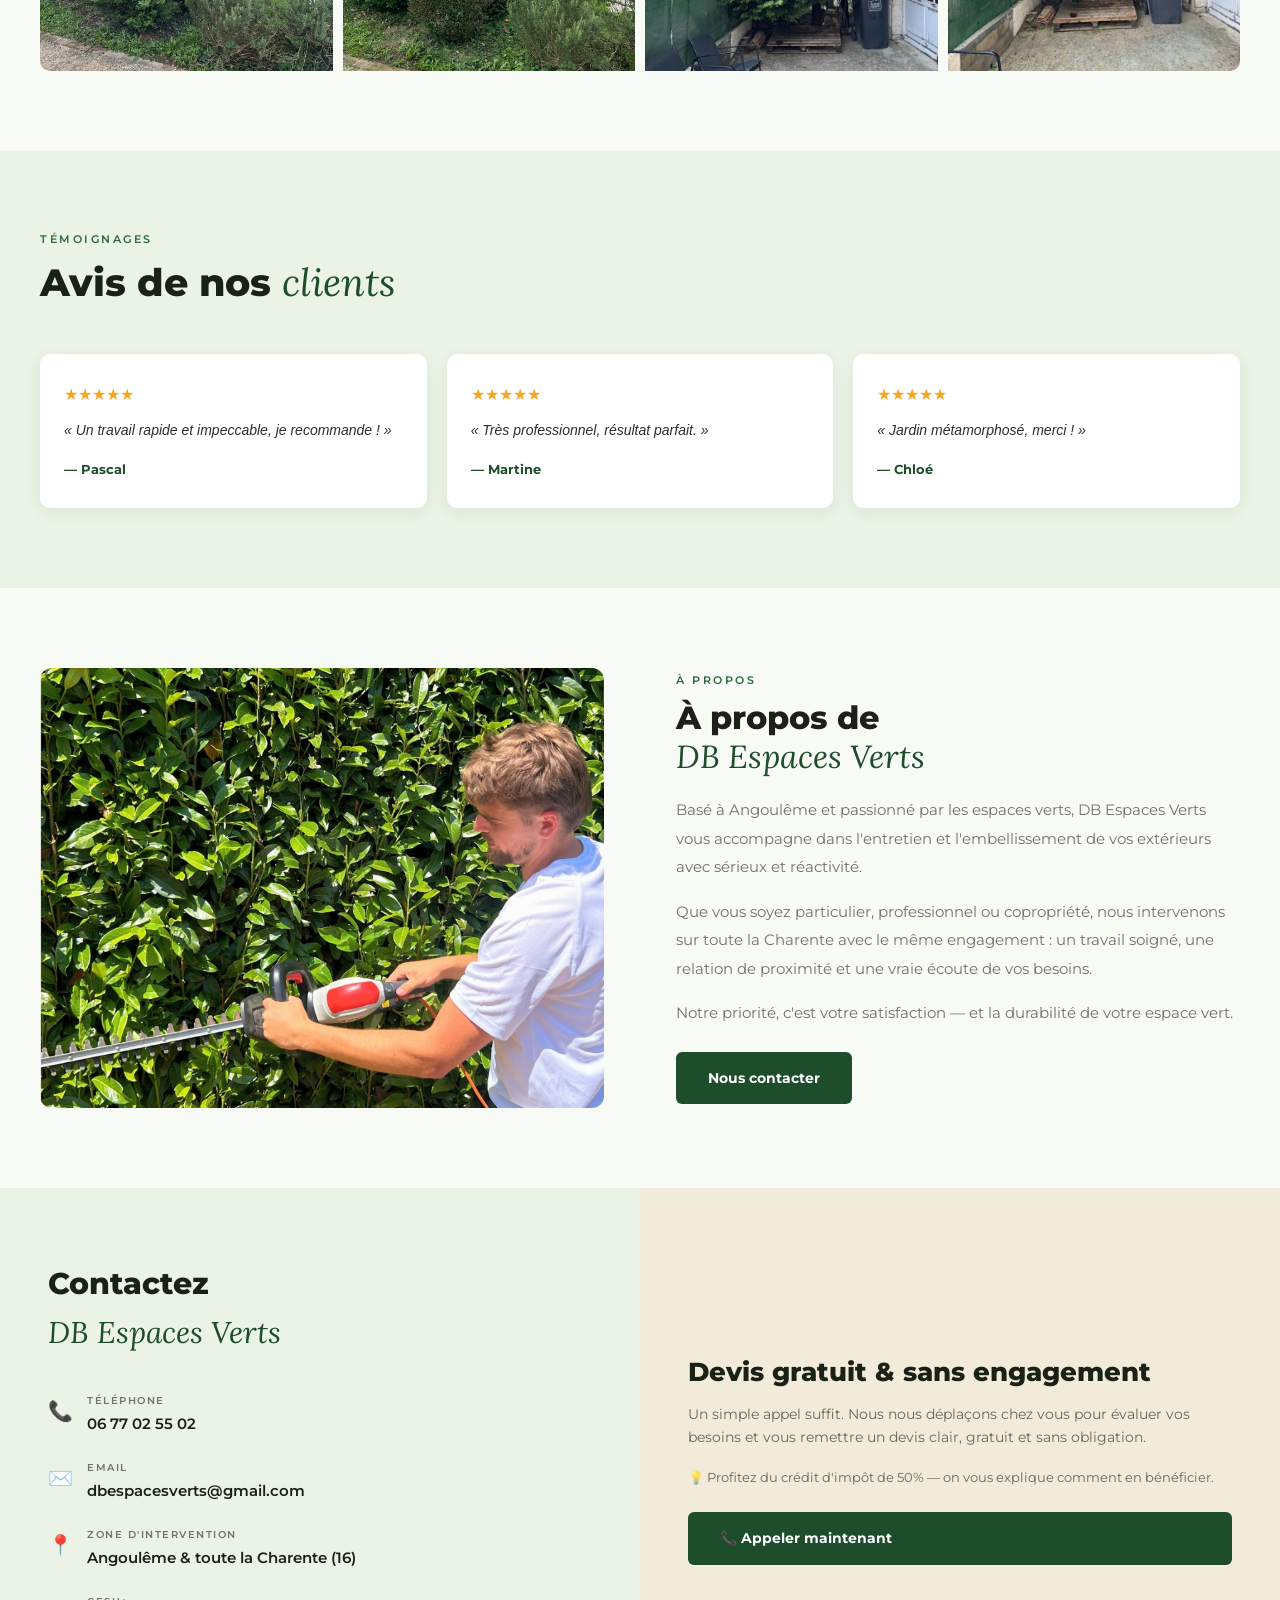
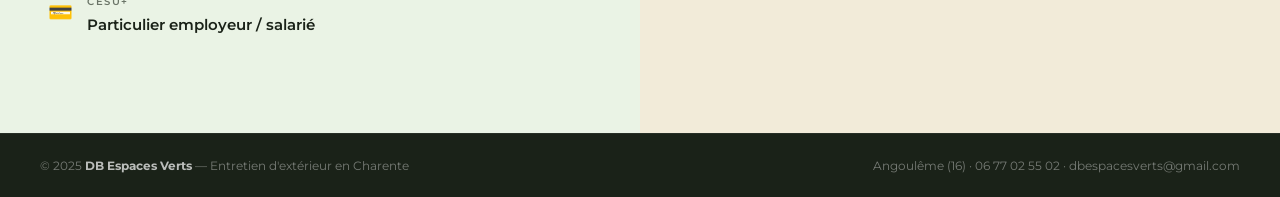
==== commit 1a9077e0: "Add files via upload" ====
--- a/index.html
+++ b/index.html
@@ -3,331 +3,265 @@
 <head>
 <meta charset="UTF-8">
 <meta name="viewport" content="width=device-width, initial-scale=1.0">
-<title>DB Espaces Verts — Entretien extérieur en Charente</title>
+<title>DB Espaces Verts — Entretien jardin & extérieur Angoulême, Charente</title>
+<meta name="description" content="DB Espaces Verts, entreprise d'entretien d'extérieur basée à Angoulême. Tonte, élagage, taille de haie, débroussaillage, nettoyage toiture en Charente. Devis gratuit, crédit d'impôt -50%, CESU+.">
 <link href="https://fonts.googleapis.com/css2?family=Montserrat:wght@400;500;600;700;800&family=Lora:ital,wght@0,400;1,400&display=swap" rel="stylesheet">
-<style>
-*, *::before, *::after { box-sizing: border-box; margin: 0; padding: 0; }
-:root {
-  --green: #2D6A2D;
-  --green-light: #4A9B3E;
-  --green-pale: #EAF3E5;
-  --yellow: #F5C842;
-  --dark: #1A2218;
-  --text: #3A3A3A;
-  --muted: #6B7568;
-  --white: #FFFFFF;
-  --cream: #F8FAF6;
-  --border: #D6E5D0;
-}
-html { scroll-behavior: smooth; }
-body { font-family: 'Montserrat', sans-serif; background: var(--cream); color: var(--text); font-size: 15px; line-height: 1.6; }
-
-nav {
-  position: sticky; top: 0; z-index: 100;
-  background: var(--dark);
-  display: flex; justify-content: space-between; align-items: center;
-  padding: 14px 40px;
-  box-shadow: 0 2px 16px rgba(0,0,0,0.18);
-}
-.nav-logo { display: flex; align-items: center; gap: 10px; }
-.nav-logo-icon { width: 36px; height: 36px; background: var(--green-light); border-radius: 50%; display: flex; align-items: center; justify-content: center; font-size: 18px; }
-.nav-logo-text { font-size: 17px; font-weight: 800; color: var(--white); }
-.nav-logo-text span { color: var(--yellow); }
-.nav-links { display: flex; gap: 28px; list-style: none; }
-.nav-links a { text-decoration: none; color: rgba(255,255,255,0.75); font-size: 13px; font-weight: 500; transition: color 0.2s; }
-.nav-links a:hover { color: var(--yellow); }
-.nav-tel { background: var(--green-light); color: var(--white); padding: 9px 18px; border-radius: 4px; font-size: 13px; font-weight: 700; text-decoration: none; transition: background 0.2s; white-space: nowrap; }
-.nav-tel:hover { background: var(--yellow); color: var(--dark); }
-
-.hero { position: relative; min-height: 92vh; display: flex; align-items: center; overflow: hidden; }
-.hero-bg { position: absolute; inset: 0; z-index: 0; background: var(--dark); }
-.hero-bg img { width: 100%; height: 100%; object-fit: cover; opacity: 0.45; }
-.hero-overlay { position: absolute; inset: 0; z-index: 1; background: linear-gradient(100deg, rgba(26,34,24,0.92) 45%, rgba(45,106,45,0.35) 100%); }
-.hero-content { position: relative; z-index: 2; padding: 80px 40px 140px; max-width: 680px; }
-.hero-badge { display: inline-flex; align-items: center; gap: 8px; background: rgba(245,200,66,0.15); border: 1px solid var(--yellow); color: var(--yellow); font-size: 12px; font-weight: 600; padding: 6px 14px; border-radius: 20px; margin-bottom: 24px; letter-spacing: 0.5px; text-transform: uppercase; }
-.hero h1 { font-size: clamp(36px, 5vw, 62px); font-weight: 800; color: var(--white); line-height: 1.1; margin-bottom: 20px; }
-.hero h1 em { font-style: italic; font-family: 'Lora', serif; color: var(--yellow); font-weight: 400; }
-.hero-sub { color: rgba(255,255,255,0.75); font-size: 16px; line-height: 1.8; margin-bottom: 36px; max-width: 500px; }
-.hero-btns { display: flex; gap: 14px; flex-wrap: wrap; }
-.btn-primary { display: inline-flex; align-items: center; gap: 8px; background: var(--yellow); color: var(--dark); padding: 15px 30px; border-radius: 4px; font-size: 14px; font-weight: 700; text-decoration: none; transition: transform 0.15s, box-shadow 0.15s; box-shadow: 0 4px 14px rgba(245,200,66,0.3); }
-.btn-primary:hover { transform: translateY(-2px); box-shadow: 0 8px 20px rgba(245,200,66,0.4); }
-.btn-ghost { display: inline-flex; align-items: center; gap: 8px; border: 2px solid rgba(255,255,255,0.5); color: var(--white); padding: 13px 28px; border-radius: 4px; font-size: 14px; font-weight: 600; text-decoration: none; transition: border-color 0.2s, background 0.2s; }
-.btn-ghost:hover { border-color: var(--white); background: rgba(255,255,255,0.08); }
-.hero-stats { position: absolute; bottom: 0; left: 0; right: 0; z-index: 2; display: flex; background: rgba(45,106,45,0.95); }
-.hero-stat { flex: 1; padding: 20px 24px; text-align: center; border-right: 1px solid rgba(255,255,255,0.12); }
-.hero-stat:last-child { border-right: none; }
-.stat-num { font-size: 22px; font-weight: 800; color: var(--yellow); }
-.stat-label { font-size: 11px; color: rgba(255,255,255,0.7); font-weight: 500; margin-top: 2px; }
-
-.avantages { display: flex; background: var(--dark); }
-.avantage { flex: 1; padding: 28px 20px; text-align: center; border-right: 1px solid rgba(255,255,255,0.08); transition: background 0.2s; }
-.avantage:last-child { border-right: none; }
-.avantage:hover { background: rgba(255,255,255,0.04); }
-.avantage-icon { font-size: 24px; margin-bottom: 8px; }
-.avantage-title { font-size: 12px; font-weight: 700; color: var(--white); margin-bottom: 4px; }
-.avantage-text { font-size: 11px; color: rgba(255,255,255,0.5); }
-
-.section { padding: 80px 40px; }
-.section-tag { font-size: 11px; letter-spacing: 2.5px; text-transform: uppercase; color: var(--green-light); font-weight: 600; margin-bottom: 10px; }
-.section-title { font-size: clamp(26px, 3vw, 40px); font-weight: 800; color: var(--dark); margin-bottom: 16px; line-height: 1.2; }
-.section-title em { font-style: italic; font-family: 'Lora', serif; color: var(--green); font-weight: 400; }
-.section-sub { color: var(--muted); font-size: 15px; max-width: 520px; line-height: 1.8; margin-bottom: 48px; }
-
-.services-grid { display: grid; grid-template-columns: repeat(4, 1fr); gap: 16px; }
-.service-card { background: var(--white); border: 1px solid var(--border); border-radius: 8px; overflow: hidden; transition: transform 0.2s, box-shadow 0.2s; }
-.service-card:hover { transform: translateY(-4px); box-shadow: 0 12px 32px rgba(45,106,45,0.12); }
-.service-img { width: 100%; height: 160px; object-fit: cover; display: block; }
-.service-placeholder { width: 100%; height: 160px; background: var(--green-pale); display: flex; align-items: center; justify-content: center; font-size: 40px; }
-.service-body { padding: 18px 16px; }
-.service-num { font-size: 10px; letter-spacing: 2px; color: var(--green-light); font-weight: 600; text-transform: uppercase; margin-bottom: 6px; }
-.service-name { font-size: 14px; font-weight: 700; color: var(--dark); margin-bottom: 6px; }
-.service-desc { font-size: 12px; color: var(--muted); line-height: 1.6; }
-
-.zone-section { background: var(--green); color: var(--white); padding: 72px 40px; display: grid; grid-template-columns: 1fr 1fr; gap: 60px; align-items: center; }
-.zone-left h2 { font-size: 34px; font-weight: 800; margin-bottom: 16px; line-height: 1.2; }
-.zone-left h2 em { font-style: italic; font-family: 'Lora', serif; font-weight: 400; color: var(--yellow); }
-.zone-left p { color: rgba(255,255,255,0.75); font-size: 15px; line-height: 1.8; margin-bottom: 28px; }
-.zone-img { width: 100%; border-radius: 8px; height: 300px; object-fit: cover; display: block; }
-.aides-grid { display: grid; grid-template-columns: 1fr 1fr; gap: 12px; }
-.aide-card { background: rgba(255,255,255,0.1); border: 1px solid rgba(255,255,255,0.18); border-radius: 8px; padding: 18px 16px; }
-.aide-icon { font-size: 22px; margin-bottom: 8px; }
-.aide-title { font-size: 13px; font-weight: 700; color: var(--yellow); margin-bottom: 4px; }
-.aide-text { font-size: 12px; color: rgba(255,255,255,0.7); line-height: 1.5; }
-
-.gallery-section { padding: 80px 40px; }
-.gallery-grid { display: grid; grid-template-columns: 2fr 1fr 1fr; grid-template-rows: 220px 220px; gap: 10px; border-radius: 10px; overflow: hidden; }
-.gallery-item { overflow: hidden; position: relative; background: var(--green-pale); }
-.gallery-item.big { grid-row: span 2; }
-.gallery-item img { width: 100%; height: 100%; object-fit: cover; transition: transform 0.4s; display: block; }
-.gallery-item:hover img { transform: scale(1.05); }
-.gallery-placeholder { width: 100%; height: 100%; display: flex; flex-direction: column; align-items: center; justify-content: center; gap: 8px; }
-.gallery-placeholder span.icon { font-size: 40px; }
-.gallery-placeholder span.label { font-size: 10px; font-weight: 600; color: var(--muted); letter-spacing: 1px; text-transform: uppercase; }
-
-.reseaux-section { padding: 48px 40px; background: var(--dark); text-align: center; }
-.reseaux-section h3 { font-size: 20px; font-weight: 700; color: var(--white); margin-bottom: 8px; }
-.reseaux-section p { color: rgba(255,255,255,0.5); font-size: 13px; margin-bottom: 28px; }
-.reseaux-links { display: flex; justify-content: center; gap: 16px; flex-wrap: wrap; }
-.reseau-btn { display: inline-flex; align-items: center; gap: 10px; padding: 13px 28px; border-radius: 6px; font-size: 13px; font-weight: 700; text-decoration: none; transition: transform 0.15s, opacity 0.2s; }
-.reseau-btn:hover { transform: translateY(-2px); opacity: 0.9; }
-.reseau-btn.insta { background: linear-gradient(135deg, #f09433, #e6683c, #dc2743, #cc2366, #bc1888); color: #fff; }
-.reseau-btn.fb { background: #1877F2; color: #fff; }
-.reseau-btn.tiktok { background: #010101; color: #fff; border: 1px solid #444; }
-
-.contact-section { display: grid; grid-template-columns: 1fr 1fr; }
-.contact-left { background: var(--green-pale); padding: 72px 48px; }
-.contact-right { background: var(--yellow); padding: 72px 48px; display: flex; flex-direction: column; justify-content: center; }
-.contact-left h2 { font-size: 30px; font-weight: 800; color: var(--dark); margin-bottom: 36px; }
-.contact-left h2 em { font-style: italic; font-family: 'Lora', serif; color: var(--green); font-weight: 400; }
-.contact-item { display: flex; align-items: flex-start; gap: 14px; margin-bottom: 24px; }
-.contact-icon { font-size: 20px; flex-shrink: 0; margin-top: 2px; }
-.contact-label { font-size: 10px; font-weight: 600; letter-spacing: 1.5px; text-transform: uppercase; color: var(--muted); margin-bottom: 3px; }
-.contact-value { font-size: 15px; font-weight: 600; color: var(--dark); }
-.contact-value a { color: var(--dark); text-decoration: none; }
-.contact-value a:hover { color: var(--green); }
-.contact-right h3 { font-size: 26px; font-weight: 800; color: var(--dark); margin-bottom: 14px; line-height: 1.25; }
-.contact-right p { font-size: 14px; color: rgba(26,34,24,0.65); margin-bottom: 16px; line-height: 1.7; }
-.btn-dark { display: inline-flex; align-items: center; gap: 8px; background: var(--dark); color: var(--white); padding: 15px 32px; border-radius: 4px; font-size: 14px; font-weight: 700; text-decoration: none; margin-top: 8px; transition: opacity 0.2s, transform 0.15s; }
-.btn-dark:hover { opacity: 0.85; transform: translateY(-2px); }
-
-footer { background: var(--dark); color: rgba(255,255,255,0.4); display: flex; justify-content: space-between; align-items: center; padding: 22px 40px; font-size: 12px; flex-wrap: wrap; gap: 10px; border-top: 1px solid rgba(255,255,255,0.06); }
-footer strong { color: rgba(255,255,255,0.7); }
-footer a { color: rgba(255,255,255,0.4); text-decoration: none; }
-
-@keyframes fadeUp { from { opacity:0; transform:translateY(24px); } to { opacity:1; transform:translateY(0); } }
-.hero-badge { animation: fadeUp 0.5s ease both; }
-.hero h1 { animation: fadeUp 0.6s 0.1s ease both; }
-.hero-sub { animation: fadeUp 0.6s 0.2s ease both; }
-.hero-btns { animation: fadeUp 0.6s 0.3s ease both; }
-
-@media (max-width: 768px) {
-  nav { padding: 12px 18px; }
-  .nav-links { display: none; }
-  .hero-content { padding: 60px 20px 140px; }
-  .hero-stats { flex-wrap: wrap; }
-  .hero-stat { min-width: 50%; }
-  .avantages { flex-wrap: wrap; }
-  .avantage { min-width: 50%; }
-  .section { padding: 52px 20px; }
-  .services-grid { grid-template-columns: 1fr 1fr; }
-  .zone-section { grid-template-columns: 1fr; padding: 52px 20px; gap: 36px; }
-  .gallery-grid { grid-template-columns: 1fr 1fr; grid-template-rows: 160px 160px 160px; }
-  .gallery-item.big { grid-row: span 1; }
-  .contact-section { grid-template-columns: 1fr; }
-  .contact-left, .contact-right { padding: 48px 24px; }
-  .reseaux-links { flex-direction: column; align-items: center; }
-  footer { padding: 18px; flex-direction: column; text-align: center; }
-}
-</style>
+<link rel="stylesheet" href="style.css">
 </head>
 <body>
 
+<!-- SEARCH OVERLAY -->
+<div class="search-overlay" id="searchOverlay" onclick="if(event.target===this)closeSearch()">
+  <div class="search-box">
+    <input type="text" id="searchInput" placeholder="Rechercher une prestation..." onkeydown="if(event.key==='Escape')closeSearch()">
+    <button onclick="doSearch()">Rechercher</button>
+  </div>
+</div>
+
+<!-- NAV -->
 <nav>
-  <div class="nav-logo">
-    <img src="logo.png" alt="DB Espaces Verts
-    <div class="nav-logo-text"><span>DB</span> Espaces Verts</div>
-  </div>
-  <ul class="nav-links">
-    <li><a href="#services">Services</a></li>
-    <li><a href="#zone">Zone</a></li>
-    <li><a href="#photos">Réalisations</a></li>
-    <li><a href="#contact">Contact</a></li>
-  </ul>
-  <a class="nav-tel" href="tel:0677025502">📞 06 77 02 55 02</a>
+  <a class="nav-logo" href="index.html"><img src="logo.png" alt="DB Espaces Verts"></a>
+  <div class="nav-center">
+    <a href="#prestations" class="active">Prestations</a>
+    <a href="#pourquoi">Pourquoi nous</a>
+    <a href="#realisations">Nos réalisations</a>
+    <a href="#avis">Avis clients</a>
+    <a href="#apropos">À propos</a>
+  </div>
+  <div class="nav-right">
+    <div class="nav-social">
+      <a href="https://www.facebook.com/61578576101390/" target="_blank" aria-label="Facebook">
+        <svg viewBox="0 0 24 24"><path d="M24 12.073c0-6.627-5.373-12-12-12s-12 5.373-12 12c0 5.99 4.388 10.954 10.125 11.854v-8.385H7.078v-3.47h3.047V9.43c0-3.007 1.792-4.669 4.533-4.669 1.312 0 2.686.235 2.686.235v2.953H15.83c-1.491 0-1.956.925-1.956 1.874v2.25h3.328l-.532 3.47h-2.796v8.385C19.612 23.027 24 18.062 24 12.073z"/></svg>
+      </a>
+      <a href="https://www.instagram.com/dbespacesverts/" target="_blank" aria-label="Instagram">
+        <svg viewBox="0 0 24 24"><path d="M12 2.163c3.204 0 3.584.012 4.85.07 3.252.148 4.771 1.691 4.919 4.919.058 1.265.069 1.645.069 4.849 0 3.205-.012 3.584-.069 4.849-.149 3.225-1.664 4.771-4.919 4.919-1.266.058-1.644.07-4.85.07-3.204 0-3.584-.012-4.849-.07-3.26-.149-4.771-1.699-4.919-4.92-.058-1.265-.07-1.644-.07-4.849 0-3.204.013-3.583.07-4.849.149-3.227 1.664-4.771 4.919-4.919 1.266-.057 1.645-.069 4.849-.069zm0-2.163c-3.259 0-3.667.014-4.947.072-4.358.2-6.78 2.618-6.98 6.98-.059 1.281-.073 1.689-.073 4.948 0 3.259.014 3.668.072 4.948.2 4.358 2.618 6.78 6.98 6.98 1.281.058 1.689.072 4.948.072 3.259 0 3.668-.014 4.948-.072 4.354-.2 6.782-2.618 6.979-6.98.059-1.28.073-1.689.073-4.948 0-3.259-.014-3.667-.072-4.947-.196-4.354-2.617-6.78-6.979-6.98-1.281-.059-1.69-.073-4.949-.073zm0 5.838c-3.403 0-6.162 2.759-6.162 6.162s2.759 6.163 6.162 6.163 6.162-2.759 6.162-6.163c0-3.403-2.759-6.162-6.162-6.162zm0 10.162c-2.209 0-4-1.79-4-4 0-2.209 1.791-4 4-4s4 1.791 4 4c0 2.21-1.791 4-4 4zm6.406-11.845c-.796 0-1.441.645-1.441 1.44s.645 1.44 1.441 1.44c.795 0 1.439-.645 1.439-1.44s-.644-1.44-1.439-1.44z"/></svg>
+      </a>
+      <a href="https://www.tiktok.com/@dbespacesverts" target="_blank" aria-label="TikTok">
+        <svg viewBox="0 0 24 24"><path d="M12.525.02c1.31-.02 2.61-.01 3.91-.02.08 1.53.63 3.09 1.75 4.17 1.12 1.11 2.7 1.62 4.24 1.79v4.03c-1.44-.05-2.89-.35-4.2-.97-.57-.26-1.1-.59-1.62-.93-.01 2.92.01 5.84-.02 8.75-.08 1.4-.54 2.79-1.35 3.94-1.31 1.92-3.58 3.17-5.91 3.21-1.43.08-2.86-.31-4.08-1.03-2.02-1.19-3.44-3.37-3.65-5.71-.02-.5-.03-1-.01-1.49.18-1.9 1.12-3.72 2.58-4.96 1.66-1.44 3.98-2.13 6.15-1.72.02 1.48-.04 2.96-.04 4.44-.99-.32-2.15-.23-3.02.37-.63.41-1.11 1.04-1.36 1.75-.21.51-.15 1.07-.14 1.61.24 1.64 1.82 3.02 3.5 2.87 1.12-.01 2.19-.66 2.77-1.61.19-.33.4-.67.41-1.06.1-1.79.06-3.57.07-5.36.01-4.03-.01-8.05.02-12.07z"/></svg>
+      </a>
+    </div>
+    <button class="nav-search" onclick="openSearch()" aria-label="Rechercher">
+      <svg width="18" height="18" viewBox="0 0 24 24" fill="none" stroke="currentColor" stroke-width="2.2" stroke-linecap="round" stroke-linejoin="round"><circle cx="11" cy="11" r="8"/><line x1="21" y1="21" x2="16.65" y2="16.65"/></svg>
+    </button>
+    <a class="btn-devis" href="#contact">Demande de devis</a>
+  </div>
 </nav>
 
+<!-- HERO -->
 <section class="hero">
-  <div class="hero-bg">
-    <img src="https://images.unsplash.com/photo-1558618666-fcd25c85cd64?w=1400&q=80" alt="Jardin entretenu">
-  </div>
+  <div class="hero-bg"><img src="photo-debroussaillage.png" alt="Entretien espaces verts Charente"></div>
   <div class="hero-overlay"></div>
   <div class="hero-content">
     <div class="hero-badge">📍 Angoulême — Charente (16)</div>
     <h1>Votre extérieur,<br><em>magnifié</em> avec soin.</h1>
-    <p class="hero-sub">DB Espaces Verts prend en charge l'entretien complet de vos jardins et extérieurs. Tonte, élagage, nettoyage — on s'occupe de tout, sur toute la Charente.</p>
+    <p class="hero-sub">Tonte, élagage, nettoyage... DB Espaces Verts prend en charge l'entretien complet de vos jardins et extérieurs pour particuliers, professionnels et copropriétés sur toute la Charente.</p>
     <div class="hero-btns">
-      <a class="btn-primary" href="tel:0677025502">📞 Devis gratuit</a>
-      <a class="btn-ghost" href="#services">Voir nos services</a>
+      <a class="btn-primary" href="#contact">Devis gratuit</a>
+      <a class="btn-outline-white" href="#prestations">Voir nos prestations</a>
     </div>
   </div>
   <div class="hero-stats">
     <div class="hero-stat"><div class="stat-num">Gratuit</div><div class="stat-label">Devis sans engagement</div></div>
     <div class="hero-stat"><div class="stat-num">-50%</div><div class="stat-label">Crédit d'impôt</div></div>
-    <div class="hero-stat"><div class="stat-num">CESU</div><div class="stat-label">Chèque emploi accepté</div></div>
+    <div class="hero-stat"><div class="stat-num">CESU+</div><div class="stat-label">Particulier employeur / salarié</div></div>
     <div class="hero-stat"><div class="stat-num">Charente</div><div class="stat-label">Zone d'intervention</div></div>
   </div>
 </section>
 
-<div class="avantages">
-  <div class="avantage"><div class="avantage-icon">⚡</div><div class="avantage-title">Intervention rapide</div><div class="avantage-text">Réactivité sur toute la Charente</div></div>
-  <div class="avantage"><div class="avantage-icon">🎁</div><div class="avantage-title">Devis 100% gratuit</div><div class="avantage-text">Sans engagement, sans frais</div></div>
-  <div class="avantage"><div class="avantage-icon">💳</div><div class="avantage-title">CESU accepté</div><div class="avantage-text">Chèque emploi service universel</div></div>
-  <div class="avantage"><div class="avantage-icon">🏛️</div><div class="avantage-title">Crédit d'impôt -50%</div><div class="avantage-text">Éligible services à domicile</div></div>
-</div>
-
-<section class="section" id="services">
+<!-- PRESTATIONS -->
+<section class="section" id="prestations">
   <div class="section-tag">Nos prestations</div>
   <h2 class="section-title">Tous vos travaux<br><em>d'extérieur</em></h2>
   <p class="section-sub">Du jardin d'agrément à l'entretien courant, DB Espaces Verts intervient pour tous vos besoins extérieurs en Charente.</p>
-  <div class="services-grid">
-
-    <div class="service-card">
-      <img class="service-img" src="https://images.unsplash.com/photo-1416879595882-3373a0480b5b?w=400&q=75" alt="Tonte pelouse" onerror="this.style.display='none';this.nextElementSibling.style.display='flex'">
-      <div class="service-placeholder" style="display:none">🌿</div>
-      <div class="service-body"><div class="service-num">01</div><div class="service-name">Tonte de pelouse</div><div class="service-desc">Entretien régulier de votre gazon pour un jardin toujours impeccable.</div></div>
-    </div>
-
-    <div class="service-card">
-      <img class="service-img" src="https://images.unsplash.com/photo-1558618047-3c8c76ca7d9c?w=400&q=75" alt="Débroussaillage" onerror="this.style.display='none';this.nextElementSibling.style.display='flex'">
-      <div class="service-placeholder" style="display:none">🌾</div>
-      <div class="service-body"><div class="service-num">02</div><div class="service-name">Débroussaillage</div><div class="service-desc">Élimination des broussailles, ronces et végétation envahissante.</div></div>
-    </div>
-
-    <div class="service-card">
-      <img class="service-img" src="https://images.unsplash.com/photo-1585320806297-9794b3e4eeae?w=400&q=75" alt="Taille haie" onerror="this.style.display='none';this.nextElementSibling.style.display='flex'">
-      <div class="service-placeholder" style="display:none">✂️</div>
-      <div class="service-body"><div class="service-num">03</div><div class="service-name">Taille haie & arbres</div><div class="service-desc">Façonnage précis de vos haies et arbres pour une silhouette parfaite.</div></div>
-    </div>
-
-    <div class="service-card">
-      <img class="service-img" src="https://images.unsplash.com/photo-1593691509543-c55fb32d8de5?w=400&q=75" alt="Élagage" onerror="this.style.display='none';this.nextElementSibling.style.display='flex'">
-      <div class="service-placeholder" style="display:none">🪓</div>
-      <div class="service-body"><div class="service-num">04</div><div class="service-name">Élagage</div><div class="service-desc">Élagage professionnel en sécurité pour la santé de vos grands arbres.</div></div>
-    </div>
-
-    <div class="service-card">
-      <img class="service-img" src="https://images.unsplash.com/photo-1558618666-fcd25c85cd64?w=400&q=75" alt="Désherbage" onerror="this.style.display='none';this.nextElementSibling.style.display='flex'">
-      <div class="service-placeholder" style="display:none">🌱</div>
-      <div class="service-body"><div class="service-num">05</div><div class="service-name">Désherbage</div><div class="service-desc">Traitement des mauvaises herbes sur allées, terrasses et massifs.</div></div>
-    </div>
-
-    <div class="service-card">
-      <img class="service-img" src="https://images.unsplash.com/photo-1600585154340-be6161a56a0c?w=400&q=75" alt="Nettoyage toiture" onerror="this.style.display='none';this.nextElementSibling.style.display='flex'">
-      <div class="service-placeholder" style="display:none">🏠</div>
-      <div class="service-body"><div class="service-num">06</div><div class="service-name">Nettoyage toiture</div><div class="service-desc">Démoussage et nettoyage de toiture pour protéger votre habitat.</div></div>
-    </div>
-
-    <div class="service-card">
-      <img class="service-img" src="https://images.unsplash.com/photo-1581578731548-c64695cc6952?w=400&q=75" alt="Haute pression" onerror="this.style.display='none';this.nextElementSibling.style.display='flex'">
-      <div class="service-placeholder" style="display:none">💧</div>
-      <div class="service-body"><div class="service-num">07</div><div class="service-name">Haute pression</div><div class="service-desc">Nettoyage terrasses, allées, façades et clôtures au karcher.</div></div>
-    </div>
-
-    <div class="service-card" style="background:var(--green);border-color:var(--green);">
-      <div class="service-placeholder" style="background:rgba(255,255,255,0.08);flex-direction:column;gap:6px;">
+  <div class="prestations-grid">
+
+    <a class="prestation-card" href="tonte-pelouse.html">
+      <img class="prestation-img" src="photo-tonte.png" alt="Tonte de pelouse Angoulême">
+      <div class="prestation-body">
+        <div class="prestation-num">01</div>
+        <div class="prestation-name">Tonte de pelouse</div>
+        <div class="prestation-desc">Entretien régulier de votre gazon pour un jardin toujours impeccable.</div>
+        <div class="prestation-link">En savoir plus →</div>
+      </div>
+    </a>
+
+    <a class="prestation-card" href="debroussaillage.html">
+      <img class="prestation-img" src="photo-debroussaillage.png" alt="Débroussaillage Charente">
+      <div class="prestation-body">
+        <div class="prestation-num">02</div>
+        <div class="prestation-name">Débroussaillage</div>
+        <div class="prestation-desc">Élimination des broussailles, ronces et végétation envahissante.</div>
+        <div class="prestation-link">En savoir plus →</div>
+      </div>
+    </a>
+
+    <a class="prestation-card" href="taille-haie-arbres.html">
+      <img class="prestation-img" src="photo-taille-haie.png" alt="Taille de haie Angoulême">
+      <div class="prestation-body">
+        <div class="prestation-num">03</div>
+        <div class="prestation-name">Taille haie & arbres</div>
+        <div class="prestation-desc">Façonnage précis de vos haies et arbres pour une silhouette parfaite.</div>
+        <div class="prestation-link">En savoir plus →</div>
+      </div>
+    </a>
+
+    <a class="prestation-card" href="elagage.html">
+      <img class="prestation-img" src="photo-elagage.png" alt="Élagage arbres Charente">
+      <div class="prestation-body">
+        <div class="prestation-num">04</div>
+        <div class="prestation-name">Élagage</div>
+        <div class="prestation-desc">Élagage professionnel en sécurité pour la santé de vos grands arbres.</div>
+        <div class="prestation-link">En savoir plus →</div>
+      </div>
+    </a>
+
+    <a class="prestation-card" href="desherbage.html">
+      <img class="prestation-img" src="photo-desherbage.png" alt="Désherbage Angoulême">
+      <div class="prestation-body">
+        <div class="prestation-num">05</div>
+        <div class="prestation-name">Désherbage</div>
+        <div class="prestation-desc">Traitement des mauvaises herbes sur allées, terrasses et massifs.</div>
+        <div class="prestation-link">En savoir plus →</div>
+      </div>
+    </a>
+
+    <a class="prestation-card" href="nettoyage-toiture.html">
+      <img class="prestation-img" src="photo-nettoyage-toiture.png" alt="Nettoyage toiture Charente">
+      <div class="prestation-body">
+        <div class="prestation-num">06</div>
+        <div class="prestation-name">Nettoyage toiture</div>
+        <div class="prestation-desc">Démoussage et nettoyage de toiture pour protéger votre habitat.</div>
+        <div class="prestation-link">En savoir plus →</div>
+      </div>
+    </a>
+
+    <a class="prestation-card" href="nettoyage-haute-pression.html">
+      <img class="prestation-img" src="photo-haute-pression.png" alt="Nettoyage haute pression Angoulême">
+      <div class="prestation-body">
+        <div class="prestation-num">07</div>
+        <div class="prestation-name">Haute pression</div>
+        <div class="prestation-desc">Nettoyage terrasses, allées, façades et clôtures au karcher.</div>
+        <div class="prestation-link">En savoir plus →</div>
+      </div>
+    </a>
+
+    <div class="prestation-card" style="background:var(--green);border-color:var(--green);cursor:default;">
+      <div class="prestation-img" style="background:rgba(255,255,255,0.08);display:flex;flex-direction:column;align-items:center;justify-content:center;gap:8px;">
         <span style="font-size:36px;">📞</span>
         <span style="font-size:12px;color:rgba(255,255,255,0.7);font-weight:600;">Un autre besoin ?</span>
       </div>
-      <div class="service-body" style="background:var(--green);">
-        <div class="service-name" style="color:var(--white);">Devis personnalisé</div>
-        <div class="service-desc" style="color:rgba(255,255,255,0.65);">Nous nous adaptons à tous vos projets d'extérieur.</div>
-      </div>
-    </div>
-
-  </div>
-</section>
-
-<section class="zone-section" id="zone">
-  <div class="zone-left">
-    <div style="font-size:11px;letter-spacing:2.5px;text-transform:uppercase;color:var(--yellow);font-weight:600;margin-bottom:10px;">Zone d'intervention</div>
-    <h2>Basé à <em>Angoulême</em>, on vient chez vous en Charente.</h2>
-    <p>DB Espaces Verts se déplace sur l'ensemble du département de la Charente (16). Particuliers, professionnels, copropriétés — nous intervenons partout.</p>
-    <div class="aides-grid">
-      <div class="aide-card"><div class="aide-icon">🏛️</div><div class="aide-title">Crédit d'impôt -50%</div><div class="aide-text">Éligible aux services à la personne. Récupérez 50% du montant sur vos impôts.</div></div>
-      <div class="aide-card"><div class="aide-icon">💳</div><div class="aide-title">CESU accepté</div><div class="aide-text">Nous acceptons le Chèque Emploi Service Universel pour simplifier vos démarches.</div></div>
-      <div class="aide-card"><div class="aide-icon">🎁</div><div class="aide-title">Devis gratuit</div><div class="aide-text">Estimation sur place, sans frais ni engagement. On se déplace pour vous.</div></div>
-      <div class="aide-card"><div class="aide-icon">⚡</div><div class="aide-title">Intervention rapide</div><div class="aide-text">Disponibles rapidement pour vos urgences et travaux planifiés.</div></div>
-    </div>
-  </div>
-  <div>
-    <img class="zone-img" src="https://images.unsplash.com/photo-1416879595882-3373a0480b5b?w=700&q=80" alt="Charente nature" onerror="this.style.display='none'">
-  </div>
-</section>
-
-<section class="gallery-section" id="photos">
+      <div class="prestation-body" style="background:var(--green);">
+        <div class="prestation-name" style="color:var(--white);">Devis personnalisé</div>
+        <div class="prestation-desc" style="color:rgba(255,255,255,0.65);">Nous nous adaptons à tous vos projets d'extérieur.</div>
+        <a class="prestation-link" href="#contact" style="color:var(--beige);">Nous contacter →</a>
+      </div>
+    </div>
+
+  </div>
+</section>
+
+<!-- POURQUOI NOUS -->
+<section class="pourquoi-section" id="pourquoi">
+  <div style="max-width:1200px;margin:0 auto;">
+    <div style="font-size:11px;letter-spacing:2.5px;text-transform:uppercase;color:var(--beige);opacity:0.6;font-weight:600;margin-bottom:10px;">Nos engagements</div>
+    <h2 style="font-size:clamp(26px,3vw,40px);font-weight:800;color:var(--white);line-height:1.2;">Pourquoi choisir<br><em style="font-style:italic;font-family:'Lora',serif;color:var(--beige);font-weight:400;">DB Espaces Verts ?</em></h2>
+    <div class="pourquoi-grid">
+      <div class="pourquoi-card">
+        <div class="pourquoi-icon">📍</div>
+        <div class="pourquoi-title">Proximité</div>
+        <div class="pourquoi-text">Basé à Angoulême, nous intervenons rapidement sur toute la Charente. Pas de délais interminables — on est près de chez vous.</div>
+      </div>
+      <div class="pourquoi-card">
+        <div class="pourquoi-icon">🤝</div>
+        <div class="pourquoi-title">Relation de confiance</div>
+        <div class="pourquoi-text">Nous privilégions le contact direct et la transparence. Devis clair, communication honnête, résultat à la hauteur de vos attentes.</div>
+      </div>
+      <div class="pourquoi-card">
+        <div class="pourquoi-icon">🔧</div>
+        <div class="pourquoi-title">Adaptabilité</div>
+        <div class="pourquoi-text">Chaque chantier est unique. Nous adaptons nos méthodes et notre planning à vos besoins, qu'il s'agisse d'un entretien régulier ou d'une intervention ponctuelle.</div>
+      </div>
+      <div class="pourquoi-card">
+        <div class="pourquoi-icon">🏛️</div>
+        <div class="pourquoi-title">Crédit d'impôt -50%</div>
+        <div class="pourquoi-text">En tant que service à la personne, nos prestations ouvrent droit à un crédit d'impôt de 50% pour les particuliers. On vous accompagne dans les démarches.</div>
+      </div>
+      <div class="pourquoi-card">
+        <div class="pourquoi-icon">💳</div>
+        <div class="pourquoi-title">CESU+</div>
+        <div class="pourquoi-text">Nous acceptons le CESU+ (Chèque Emploi Service Universel) pour simplifier vos démarches en tant que particulier employeur ou salarié.</div>
+      </div>
+      <div class="pourquoi-card">
+        <div class="pourquoi-icon">⚡</div>
+        <div class="pourquoi-title">Intervention rapide</div>
+        <div class="pourquoi-text">Devis gratuit sur place, réponse rapide, planification flexible. Votre temps est précieux — nous en prenons soin.</div>
+      </div>
+    </div>
+  </div>
+</section>
+
+<!-- AVANT / APRÈS -->
+<section class="avantapres-section" id="realisations">
   <div class="section-tag">Nos réalisations</div>
-  <h2 class="section-title">Le travail<br><em>parle de lui-même</em></h2>
-  <p class="section-sub" style="margin-bottom:28px;">Quelques exemples de nos interventions en Charente. Remplacez ces photos par vos propres réalisations !</p>
-  <div class="gallery-grid">
-    <div class="gallery-item big">
-      <img src="https://images.unsplash.com/photo-1558618047-3c8c76ca7d9c?w=700&q=80" alt="Jardin entretenu" onerror="this.style.display='none';this.nextElementSibling.style.display='flex'">
-      <div class="gallery-placeholder" style="display:none"><span class="icon">🌿</span><span class="label">Votre photo</span></div>
-    </div>
-    <div class="gallery-item">
-      <img src="https://images.unsplash.com/photo-1585320806297-9794b3e4eeae?w=400&q=80" alt="Taille haie" onerror="this.style.display='none';this.nextElementSibling.style.display='flex'">
-      <div class="gallery-placeholder" style="display:none"><span class="icon">✂️</span><span class="label">Votre photo</span></div>
-    </div>
-    <div class="gallery-item">
-      <img src="https://images.unsplash.com/photo-1581578731548-c64695cc6952?w=400&q=80" alt="Haute pression" onerror="this.style.display='none';this.nextElementSibling.style.display='flex'">
-      <div class="gallery-placeholder" style="display:none"><span class="icon">💧</span><span class="label">Votre photo</span></div>
-    </div>
-    <div class="gallery-item">
-      <img src="https://images.unsplash.com/photo-1600585154340-be6161a56a0c?w=400&q=80" alt="Toiture" onerror="this.style.display='none';this.nextElementSibling.style.display='flex'">
-      <div class="gallery-placeholder" style="display:none"><span class="icon">🏠</span><span class="label">Votre photo</span></div>
-    </div>
-    <div class="gallery-item">
-      <img src="https://images.unsplash.com/photo-1593691509543-c55fb32d8de5?w=400&q=80" alt="Élagage" onerror="this.style.display='none';this.nextElementSibling.style.display='flex'">
-      <div class="gallery-placeholder" style="display:none"><span class="icon">🪓</span><span class="label">Votre photo</span></div>
-    </div>
-  </div>
-</section>
-
-<div class="reseaux-section">
-  <h3>Suivez DB Espaces Verts</h3>
-  <p>Retrouvez nos réalisations et actualités sur les réseaux sociaux</p>
-  <div class="reseaux-links">
-    <a class="reseau-btn insta" href="https://instagram.com/dbespacesverts" target="_blank">
-      📸 Instagram
-    </a>
-    <a class="reseau-btn fb" href="https://facebook.com/dbespacesverts" target="_blank">
-      📘 Facebook
-    </a>
-    <a class="reseau-btn tiktok" href="https://tiktok.com/@dbespacesverts" target="_blank">
-      🎵 TikTok
-    </a>
-  </div>
-</div>
-
+  <h2 class="section-title">Avant / <em>Après</em></h2>
+  <p class="section-sub" style="margin-bottom:28px;">Quelques exemples concrets de nos interventions en Charente.</p>
+  <div class="avantapres-grid">
+    <div class="aa-item">
+      <img src="avant1.jpg" alt="Avant taille de haie">
+      <div class="aa-label">Avant</div>
+    </div>
+    <div class="aa-item">
+      <img src="apres1.jpg" alt="Après taille de haie">
+      <div class="aa-label apres">Après</div>
+    </div>
+    <div class="aa-item">
+      <img src="avant2.jpg" alt="Avant élagage">
+      <div class="aa-label">Avant</div>
+    </div>
+    <div class="aa-item">
+      <img src="apres2.jpg" alt="Après élagage">
+      <div class="aa-label apres">Après</div>
+    </div>
+  </div>
+</section>
+
+<!-- AVIS CLIENTS -->
+<section class="avis-section" id="avis">
+  <div class="section-tag">Témoignages</div>
+  <h2 class="section-title">Avis de nos <em>clients</em></h2>
+  <div class="avis-grid">
+    <div class="avis-card">
+      <div class="avis-stars">★★★★★</div>
+      <div class="avis-text">« Un travail rapide et impeccable, je recommande ! »</div>
+      <div class="avis-author">— Pascal</div>
+    </div>
+    <div class="avis-card">
+      <div class="avis-stars">★★★★★</div>
+      <div class="avis-text">« Très professionnel, résultat parfait. »</div>
+      <div class="avis-author">— Martine</div>
+    </div>
+    <div class="avis-card">
+      <div class="avis-stars">★★★★★</div>
+      <div class="avis-text">« Jardin métamorphosé, merci ! »</div>
+      <div class="avis-author">— Chloé</div>
+    </div>
+  </div>
+</section>
+
+<!-- À PROPOS -->
+<section class="apropos-section" id="apropos">
+  <img class="apropos-img" src="photo-profil.png" alt="DB Espaces Verts — Angoulême">
+  <div class="apropos-right">
+    <div style="font-size:11px;letter-spacing:2.5px;text-transform:uppercase;color:var(--green-light);font-weight:600;margin-bottom:10px;">À propos</div>
+    <h2>À propos de<br><em>DB Espaces Verts</em></h2>
+    <p>Basé à Angoulême et passionné par les espaces verts, DB Espaces Verts vous accompagne dans l'entretien et l'embellissement de vos extérieurs avec sérieux et réactivité.</p>
+    <p>Que vous soyez particulier, professionnel ou copropriété, nous intervenons sur toute la Charente avec le même engagement : un travail soigné, une relation de proximité et une vraie écoute de vos besoins.</p>
+    <p>Notre priorité, c'est votre satisfaction — et la durabilité de votre espace vert.</p>
+    <a class="btn-green" href="#contact" style="margin-top:8px;">Nous contacter</a>
+  </div>
+</section>
+
+<!-- CONTACT -->
 <section class="contact-section" id="contact">
   <div class="contact-left">
     <h2>Contactez<br><em>DB Espaces Verts</em></h2>
@@ -344,15 +278,15 @@
       <div><div class="contact-label">Zone d'intervention</div><div class="contact-value">Angoulême & toute la Charente (16)</div></div>
     </div>
     <div class="contact-item">
-      <div class="contact-icon">🕐</div>
-      <div><div class="contact-label">Disponibilité</div><div class="contact-value">Lun–Sam · Réponse rapide</div></div>
+      <div class="contact-icon">💳</div>
+      <div><div class="contact-label">CESU+</div><div class="contact-value">Particulier employeur / salarié</div></div>
     </div>
   </div>
   <div class="contact-right">
     <h3>Devis gratuit & sans engagement</h3>
     <p>Un simple appel suffit. Nous nous déplaçons chez vous pour évaluer vos besoins et vous remettre un devis clair, gratuit et sans obligation.</p>
-    <p style="font-size:13px;color:rgba(26,34,24,0.55);">💡 Profitez du crédit d'impôt de 50% — on vous explique comment en bénéficier.</p>
-    <a class="btn-dark" href="tel:0677025502">📞 Appeler maintenant</a>
+    <p style="font-size:13px;">💡 Profitez du crédit d'impôt de 50% — on vous explique comment en bénéficier.</p>
+    <a class="btn-green" href="tel:0677025502">📞 Appeler maintenant</a>
   </div>
 </section>
 
@@ -361,5 +295,23 @@
   <div>Angoulême (16) · <a href="tel:0677025502">06 77 02 55 02</a> · <a href="mailto:dbespacesverts@gmail.com">dbespacesverts@gmail.com</a></div>
 </footer>
 
+<script>
+function openSearch(){ document.getElementById('searchOverlay').classList.add('open'); setTimeout(()=>document.getElementById('searchInput').focus(),100); }
+function closeSearch(){ document.getElementById('searchOverlay').classList.remove('open'); }
+function doSearch(){
+  const q = document.getElementById('searchInput').value.toLowerCase();
+  const pages = {
+    'tonte':['tonte-pelouse.html'],'pelouse':['tonte-pelouse.html'],
+    'débroussaillage':['debroussaillage.html'],'broussailles':['debroussaillage.html'],
+    'haie':['taille-haie-arbres.html'],'taille':['taille-haie-arbres.html'],
+    'élagage':['elagage.html'],'arbre':['elagage.html'],
+    'désherbage':['desherbage.html'],'herbe':['desherbage.html'],
+    'toiture':['nettoyage-toiture.html'],'mousse':['nettoyage-toiture.html'],
+    'pression':['nettoyage-haute-pression.html'],'karcher':['nettoyage-haute-pression.html'],
+  };
+  for(const [key, val] of Object.entries(pages)){ if(q.includes(key)){ window.location.href=val[0]; return; } }
+  alert('Aucun résultat trouvé pour "'+q+'"');
+}
+</script>
 </body>
 </html>
--- a/style.css
+++ b/style.css
@@ -0,0 +1,184 @@
+*, *::before, *::after { box-sizing: border-box; margin: 0; padding: 0; }
+:root {
+  --green: #1E4D2B;
+  --green-light: #2D6A3F;
+  --green-pale: #EAF3E5;
+  --beige: #F2EBD9;
+  --beige-dark: #D9CDB8;
+  --dark: #1A2218;
+  --text: #2E2E2E;
+  --muted: #6B7568;
+  --white: #FFFFFF;
+  --cream: #F8FAF6;
+  --border: #D6E5D0;
+}
+html { scroll-behavior: smooth; }
+body { font-family: 'Montserrat', sans-serif; background: var(--cream); color: var(--text); font-size: 15px; line-height: 1.6; }
+
+nav {
+  position: sticky; top: 0; z-index: 100;
+  background: var(--white);
+  display: flex; justify-content: space-between; align-items: center;
+  padding: 10px 40px;
+  box-shadow: 0 2px 12px rgba(0,0,0,0.08);
+  border-bottom: 1px solid var(--border);
+}
+.nav-logo img { height: 52px; width: auto; display: block; }
+.nav-center { display: flex; align-items: center; gap: 4px; }
+.nav-center a { text-decoration: none; color: var(--dark); font-size: 13px; font-weight: 600; padding: 8px 12px; border-radius: 4px; transition: background 0.2s, color 0.2s; white-space: nowrap; }
+.nav-center a:hover, .nav-center a.active { background: var(--green-pale); color: var(--green); }
+.nav-right { display: flex; align-items: center; gap: 12px; }
+.nav-social { display: flex; gap: 8px; align-items: center; }
+.nav-social a { color: var(--dark); opacity: 0.55; transition: opacity 0.2s; display: flex; align-items: center; }
+.nav-social a:hover { opacity: 1; }
+.nav-social svg { width: 18px; height: 18px; fill: currentColor; }
+.nav-search { background: none; border: none; cursor: pointer; color: var(--dark); opacity: 0.55; transition: opacity 0.2s; display: flex; align-items: center; padding: 4px; }
+.nav-search:hover { opacity: 1; }
+.btn-devis { background: var(--green); color: var(--white); padding: 10px 20px; border-radius: 6px; font-size: 13px; font-weight: 700; text-decoration: none; transition: background 0.2s; white-space: nowrap; }
+.btn-devis:hover { background: var(--green-light); }
+
+.search-overlay { display: none; position: fixed; inset: 0; background: rgba(0,0,0,0.5); z-index: 200; align-items: flex-start; justify-content: center; padding-top: 80px; }
+.search-overlay.open { display: flex; }
+.search-box { background: var(--white); border-radius: 12px; padding: 20px; width: 100%; max-width: 560px; display: flex; gap: 10px; align-items: center; }
+.search-box input { flex: 1; border: 1px solid var(--border); border-radius: 6px; padding: 12px 16px; font-size: 15px; font-family: 'Montserrat', sans-serif; outline: none; }
+.search-box input:focus { border-color: var(--green); }
+.search-box button { background: var(--green); color: var(--white); border: none; border-radius: 6px; padding: 12px 20px; font-size: 14px; font-weight: 700; cursor: pointer; font-family: 'Montserrat', sans-serif; }
+
+.hero { position: relative; min-height: 88vh; display: flex; align-items: center; overflow: hidden; }
+.hero-bg { position: absolute; inset: 0; z-index: 0; background: var(--dark); }
+.hero-bg img { width: 100%; height: 100%; object-fit: cover; opacity: 0.5; }
+.hero-overlay { position: absolute; inset: 0; z-index: 1; background: linear-gradient(105deg, rgba(20,40,20,0.92) 42%, rgba(30,77,43,0.4) 100%); }
+.hero-content { position: relative; z-index: 2; padding: 80px 40px 130px; max-width: 700px; }
+.hero-badge { display: inline-flex; align-items: center; gap: 8px; background: rgba(242,235,217,0.15); border: 1px solid var(--beige); color: var(--beige); font-size: 12px; font-weight: 600; padding: 6px 14px; border-radius: 20px; margin-bottom: 24px; letter-spacing: 0.5px; text-transform: uppercase; }
+.hero h1 { font-size: clamp(36px, 5vw, 62px); font-weight: 800; color: var(--white); line-height: 1.1; margin-bottom: 20px; }
+.hero h1 em { font-style: italic; font-family: 'Lora', serif; color: var(--beige); font-weight: 400; }
+.hero-sub { color: rgba(255,255,255,0.8); font-size: 16px; line-height: 1.85; margin-bottom: 36px; max-width: 520px; }
+.hero-btns { display: flex; gap: 14px; flex-wrap: wrap; }
+.btn-primary { display: inline-flex; align-items: center; gap: 8px; background: var(--green); color: var(--white); padding: 15px 30px; border-radius: 6px; font-size: 14px; font-weight: 700; text-decoration: none; transition: background 0.15s, transform 0.15s; }
+.btn-primary:hover { background: var(--green-light); transform: translateY(-2px); }
+.btn-outline-white { display: inline-flex; align-items: center; gap: 8px; border: 2px solid rgba(255,255,255,0.5); color: var(--white); padding: 13px 28px; border-radius: 6px; font-size: 14px; font-weight: 600; text-decoration: none; transition: border-color 0.2s, background 0.2s; }
+.btn-outline-white:hover { border-color: var(--white); background: rgba(255,255,255,0.08); }
+
+.hero-stats { position: absolute; bottom: 0; left: 50%; transform: translateX(-50%); z-index: 2; display: flex; background: var(--green); border-radius: 16px 16px 0 0; overflow: hidden; }
+.hero-stat { padding: 18px 32px; text-align: center; border-right: 1px solid rgba(255,255,255,0.15); white-space: nowrap; }
+.hero-stat:last-child { border-right: none; }
+.stat-num { font-size: 20px; font-weight: 800; color: var(--beige); }
+.stat-label { font-size: 11px; color: rgba(255,255,255,0.75); font-weight: 500; margin-top: 2px; }
+
+.section { padding: 80px 40px; }
+.section-tag { font-size: 11px; letter-spacing: 2.5px; text-transform: uppercase; color: var(--green-light); font-weight: 600; margin-bottom: 10px; }
+.section-title { font-size: clamp(26px, 3vw, 40px); font-weight: 800; color: var(--dark); margin-bottom: 16px; line-height: 1.2; }
+.section-title em { font-style: italic; font-family: 'Lora', serif; color: var(--green); font-weight: 400; }
+.section-sub { color: var(--muted); font-size: 15px; max-width: 560px; line-height: 1.85; margin-bottom: 48px; }
+
+.prestations-grid { display: grid; grid-template-columns: repeat(4, 1fr); gap: 20px; }
+.prestation-card { background: var(--white); border: 1px solid var(--border); border-radius: 10px; overflow: hidden; transition: transform 0.2s, box-shadow 0.2s; text-decoration: none; color: inherit; display: block; }
+.prestation-card:hover { transform: translateY(-5px); box-shadow: 0 14px 36px rgba(30,77,43,0.13); }
+.prestation-img { width: 100%; height: 165px; object-fit: cover; display: block; }
+.prestation-body { padding: 18px 16px 20px; }
+.prestation-num { font-size: 10px; letter-spacing: 2px; color: var(--green-light); font-weight: 600; text-transform: uppercase; margin-bottom: 6px; }
+.prestation-name { font-size: 15px; font-weight: 700; color: var(--dark); margin-bottom: 6px; }
+.prestation-desc { font-size: 12px; color: var(--muted); line-height: 1.6; margin-bottom: 12px; }
+.prestation-link { font-size: 12px; font-weight: 700; color: var(--green); display: flex; align-items: center; gap: 4px; }
+
+.pourquoi-section { background: var(--dark); padding: 80px 40px; }
+.pourquoi-grid { display: grid; grid-template-columns: repeat(3, 1fr); gap: 20px; margin-top: 48px; }
+.pourquoi-card { background: rgba(255,255,255,0.05); border: 1px solid rgba(255,255,255,0.1); border-radius: 10px; padding: 28px 24px; transition: background 0.2s; }
+.pourquoi-card:hover { background: rgba(255,255,255,0.09); }
+.pourquoi-icon { font-size: 28px; margin-bottom: 14px; }
+.pourquoi-title { font-size: 16px; font-weight: 700; color: var(--beige); margin-bottom: 8px; }
+.pourquoi-text { font-size: 13px; color: rgba(255,255,255,0.6); line-height: 1.7; }
+
+.avantapres-section { padding: 80px 40px; }
+.avantapres-grid { display: grid; grid-template-columns: repeat(4, 1fr); gap: 10px; border-radius: 10px; overflow: hidden; }
+.aa-item { position: relative; overflow: hidden; }
+.aa-item img { width: 100%; height: 280px; object-fit: cover; display: block; transition: transform 0.4s; }
+.aa-item:hover img { transform: scale(1.04); }
+.aa-label { position: absolute; top: 12px; left: 12px; background: rgba(30,77,43,0.88); color: var(--white); font-size: 11px; font-weight: 700; padding: 4px 10px; border-radius: 20px; letter-spacing: 1px; text-transform: uppercase; }
+.aa-label.apres { background: rgba(242,235,217,0.92); color: var(--dark); }
+
+.avis-section { background: var(--green-pale); padding: 80px 40px; }
+.avis-grid { display: grid; grid-template-columns: repeat(3, 1fr); gap: 20px; margin-top: 48px; }
+.avis-card { background: var(--white); border-radius: 10px; padding: 28px 24px; box-shadow: 0 4px 16px rgba(30,77,43,0.07); }
+.avis-stars { color: #F5A623; font-size: 16px; margin-bottom: 12px; }
+.avis-text { font-size: 14px; color: var(--text); line-height: 1.7; font-style: italic; margin-bottom: 16px; }
+.avis-author { font-size: 13px; font-weight: 700; color: var(--green); }
+
+.apropos-section { padding: 80px 40px; display: grid; grid-template-columns: 1fr 1fr; gap: 72px; align-items: center; }
+.apropos-img { width: 100%; border-radius: 12px; object-fit: cover; height: 440px; display: block; }
+.apropos-right h2 { font-size: 32px; font-weight: 800; color: var(--dark); margin-bottom: 20px; line-height: 1.2; }
+.apropos-right h2 em { font-style: italic; font-family: 'Lora', serif; color: var(--green); font-weight: 400; }
+.apropos-right p { font-size: 15px; color: var(--muted); line-height: 1.9; margin-bottom: 16px; }
+
+.contact-section { display: grid; grid-template-columns: 1fr 1fr; }
+.contact-left { background: var(--green-pale); padding: 72px 48px; }
+.contact-right { background: var(--beige); padding: 72px 48px; display: flex; flex-direction: column; justify-content: center; }
+.contact-left h2 { font-size: 30px; font-weight: 800; color: var(--dark); margin-bottom: 36px; }
+.contact-left h2 em { font-style: italic; font-family: 'Lora', serif; color: var(--green); font-weight: 400; }
+.contact-item { display: flex; align-items: flex-start; gap: 14px; margin-bottom: 24px; }
+.contact-icon { font-size: 20px; flex-shrink: 0; margin-top: 2px; }
+.contact-label { font-size: 10px; font-weight: 600; letter-spacing: 1.5px; text-transform: uppercase; color: var(--muted); margin-bottom: 3px; }
+.contact-value { font-size: 15px; font-weight: 600; color: var(--dark); }
+.contact-value a { color: var(--dark); text-decoration: none; }
+.contact-value a:hover { color: var(--green); }
+.contact-right h3 { font-size: 26px; font-weight: 800; color: var(--dark); margin-bottom: 14px; line-height: 1.25; }
+.contact-right p { font-size: 14px; color: rgba(26,34,24,0.65); margin-bottom: 16px; line-height: 1.7; }
+.btn-green { display: inline-flex; align-items: center; gap: 8px; background: var(--green); color: var(--white); padding: 15px 32px; border-radius: 6px; font-size: 14px; font-weight: 700; text-decoration: none; margin-top: 8px; transition: background 0.2s, transform 0.15s; }
+.btn-green:hover { background: var(--green-light); transform: translateY(-2px); }
+
+footer { background: var(--dark); color: rgba(255,255,255,0.4); display: flex; justify-content: space-between; align-items: center; padding: 22px 40px; font-size: 12px; flex-wrap: wrap; gap: 10px; border-top: 1px solid rgba(255,255,255,0.06); }
+footer strong { color: rgba(255,255,255,0.7); }
+footer a { color: rgba(255,255,255,0.4); text-decoration: none; }
+footer a:hover { color: rgba(255,255,255,0.7); }
+
+.prestation-hero { background: var(--dark); padding: 72px 40px 60px; position: relative; overflow: hidden; min-height: 320px; display: flex; align-items: center; }
+.prestation-hero img.hero-img { position: absolute; inset: 0; width: 100%; height: 100%; object-fit: cover; opacity: 0.35; }
+.prestation-hero-content { position: relative; z-index: 1; max-width: 680px; }
+.breadcrumb { font-size: 12px; color: rgba(255,255,255,0.5); margin-bottom: 16px; }
+.breadcrumb a { color: rgba(255,255,255,0.5); text-decoration: none; }
+.breadcrumb a:hover { color: var(--white); }
+.prestation-hero-content h1 { font-size: clamp(32px, 4vw, 52px); font-weight: 800; color: var(--white); line-height: 1.1; margin-bottom: 16px; }
+.prestation-hero-content p { color: rgba(255,255,255,0.75); font-size: 16px; line-height: 1.8; max-width: 520px; margin-bottom: 28px; }
+.prestation-content { padding: 72px 40px; max-width: 900px; margin: 0 auto; }
+.prestation-content h2 { font-size: 26px; font-weight: 800; color: var(--dark); margin: 48px 0 16px; }
+.prestation-content h2:first-child { margin-top: 0; }
+.prestation-content p { color: var(--muted); line-height: 1.9; margin-bottom: 16px; font-size: 15px; }
+.prestation-content ul { list-style: none; padding: 0; margin-bottom: 24px; }
+.prestation-content ul li { padding: 10px 0 10px 28px; position: relative; color: var(--muted); font-size: 14px; border-bottom: 1px solid var(--border); }
+.prestation-content ul li::before { content: '✓'; position: absolute; left: 0; color: var(--green); font-weight: 700; }
+.tips-box { background: var(--green-pale); border-left: 4px solid var(--green); border-radius: 0 8px 8px 0; padding: 20px 24px; margin: 32px 0; }
+.tips-box h3 { font-size: 15px; font-weight: 700; color: var(--green); margin-bottom: 10px; }
+.tips-box p { font-size: 14px; color: var(--text); line-height: 1.7; margin: 0; }
+.prestation-photos { display: grid; grid-template-columns: 1fr 1fr; gap: 16px; margin: 32px 0; }
+.prestation-photos img { width: 100%; border-radius: 8px; object-fit: cover; height: 240px; }
+.cta-box { background: var(--green); color: var(--white); border-radius: 12px; padding: 40px 32px; text-align: center; margin-top: 56px; }
+.cta-box h3 { font-size: 22px; font-weight: 800; margin-bottom: 10px; }
+.cta-box p { color: rgba(255,255,255,0.75); font-size: 14px; margin-bottom: 24px; }
+.btn-beige { background: var(--beige); color: var(--dark); padding: 14px 32px; border-radius: 6px; font-size: 14px; font-weight: 700; text-decoration: none; display: inline-flex; align-items: center; gap: 8px; transition: background 0.2s; }
+.btn-beige:hover { background: var(--beige-dark); }
+
+@keyframes fadeUp { from { opacity:0; transform:translateY(24px); } to { opacity:1; transform:translateY(0); } }
+.hero-badge { animation: fadeUp 0.5s ease both; }
+.hero h1 { animation: fadeUp 0.6s 0.1s ease both; }
+.hero-sub { animation: fadeUp 0.6s 0.2s ease both; }
+.hero-btns { animation: fadeUp 0.6s 0.3s ease both; }
+
+@media (max-width: 900px) {
+  nav { padding: 10px 18px; }
+  .nav-center { display: none; }
+  .hero-content { padding: 60px 20px 150px; }
+  .hero-stats { width: 90%; flex-wrap: wrap; left: 5%; transform: none; }
+  .hero-stat { min-width: 50%; }
+  .section { padding: 52px 20px; }
+  .prestations-grid { grid-template-columns: 1fr 1fr; }
+  .pourquoi-grid { grid-template-columns: 1fr; }
+  .avantapres-grid { grid-template-columns: 1fr 1fr; }
+  .avis-grid { grid-template-columns: 1fr; }
+  .apropos-section { grid-template-columns: 1fr; gap: 32px; padding: 52px 20px; }
+  .contact-section { grid-template-columns: 1fr; }
+  .contact-left, .contact-right { padding: 48px 24px; }
+  footer { padding: 18px; flex-direction: column; text-align: center; }
+  .prestation-photos { grid-template-columns: 1fr; }
+  .prestation-content { padding: 48px 20px; }
+  .prestation-hero { padding: 52px 20px 48px; }
+}
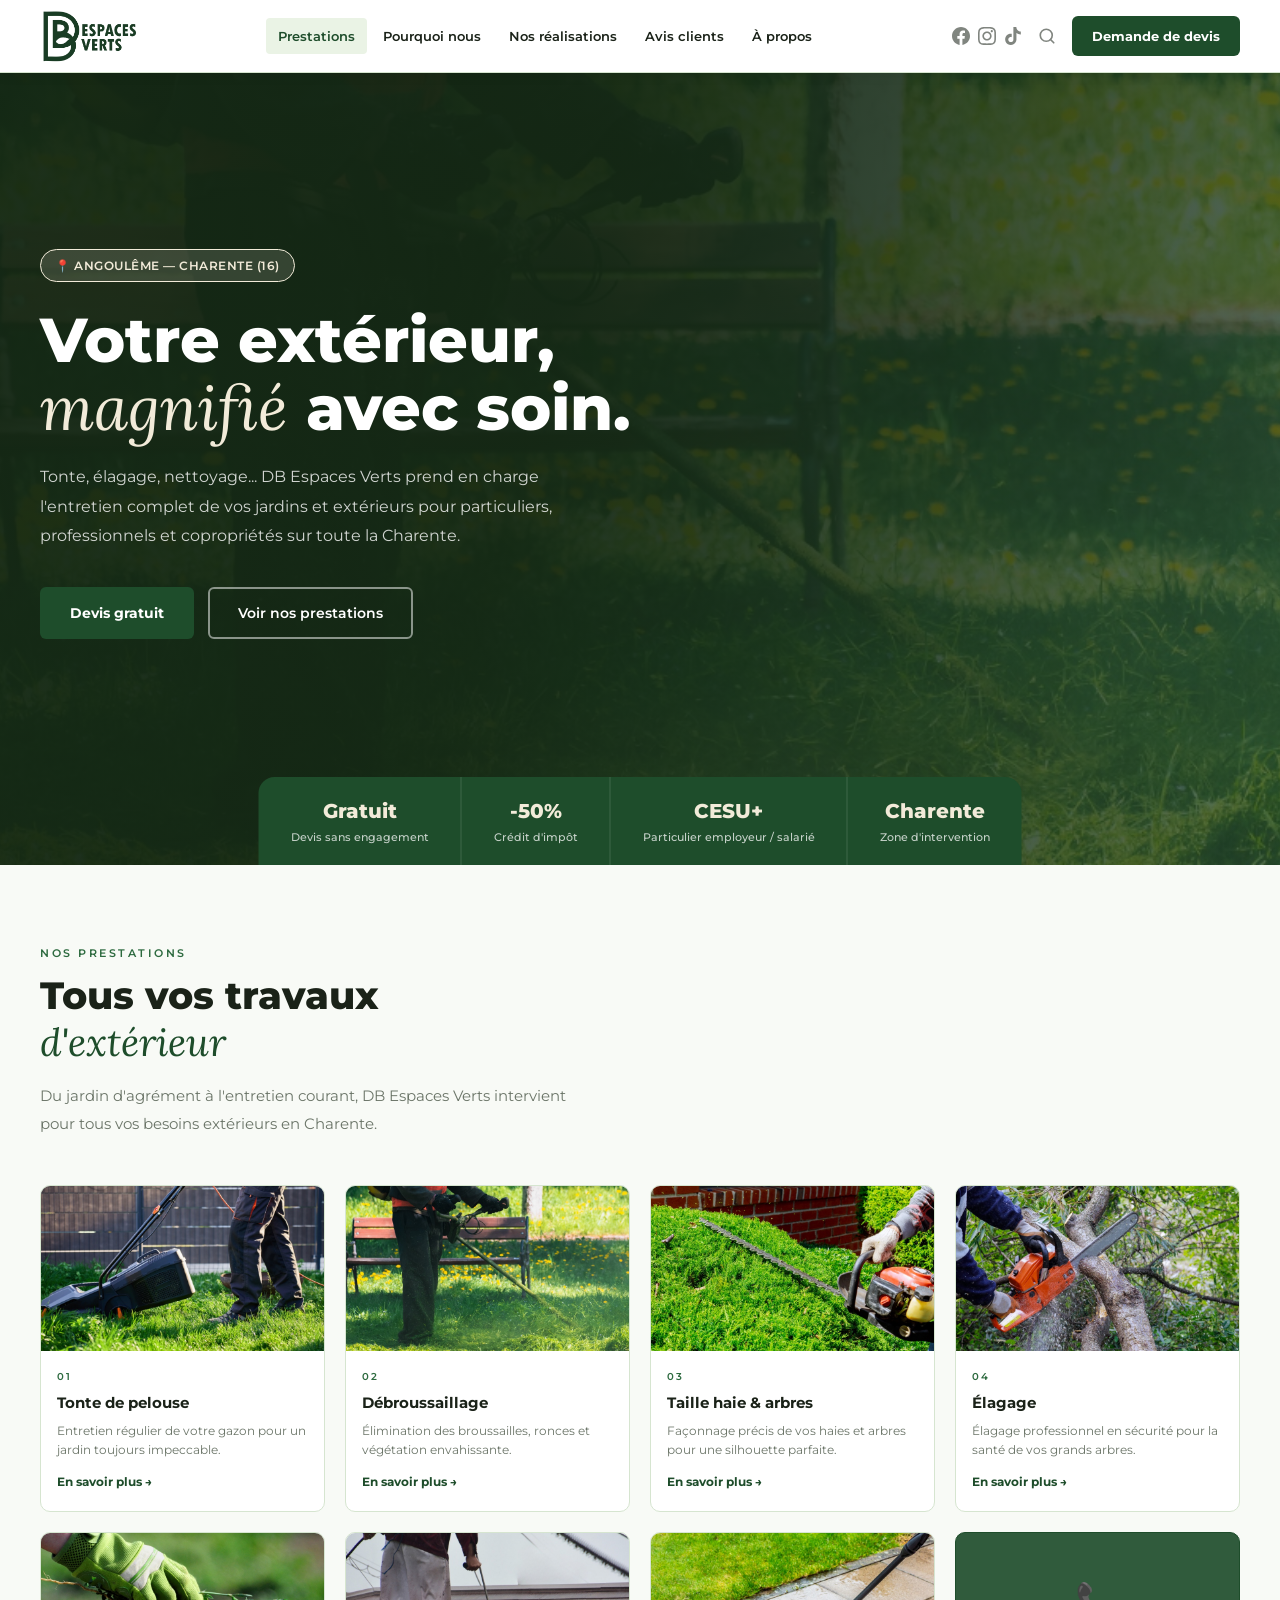
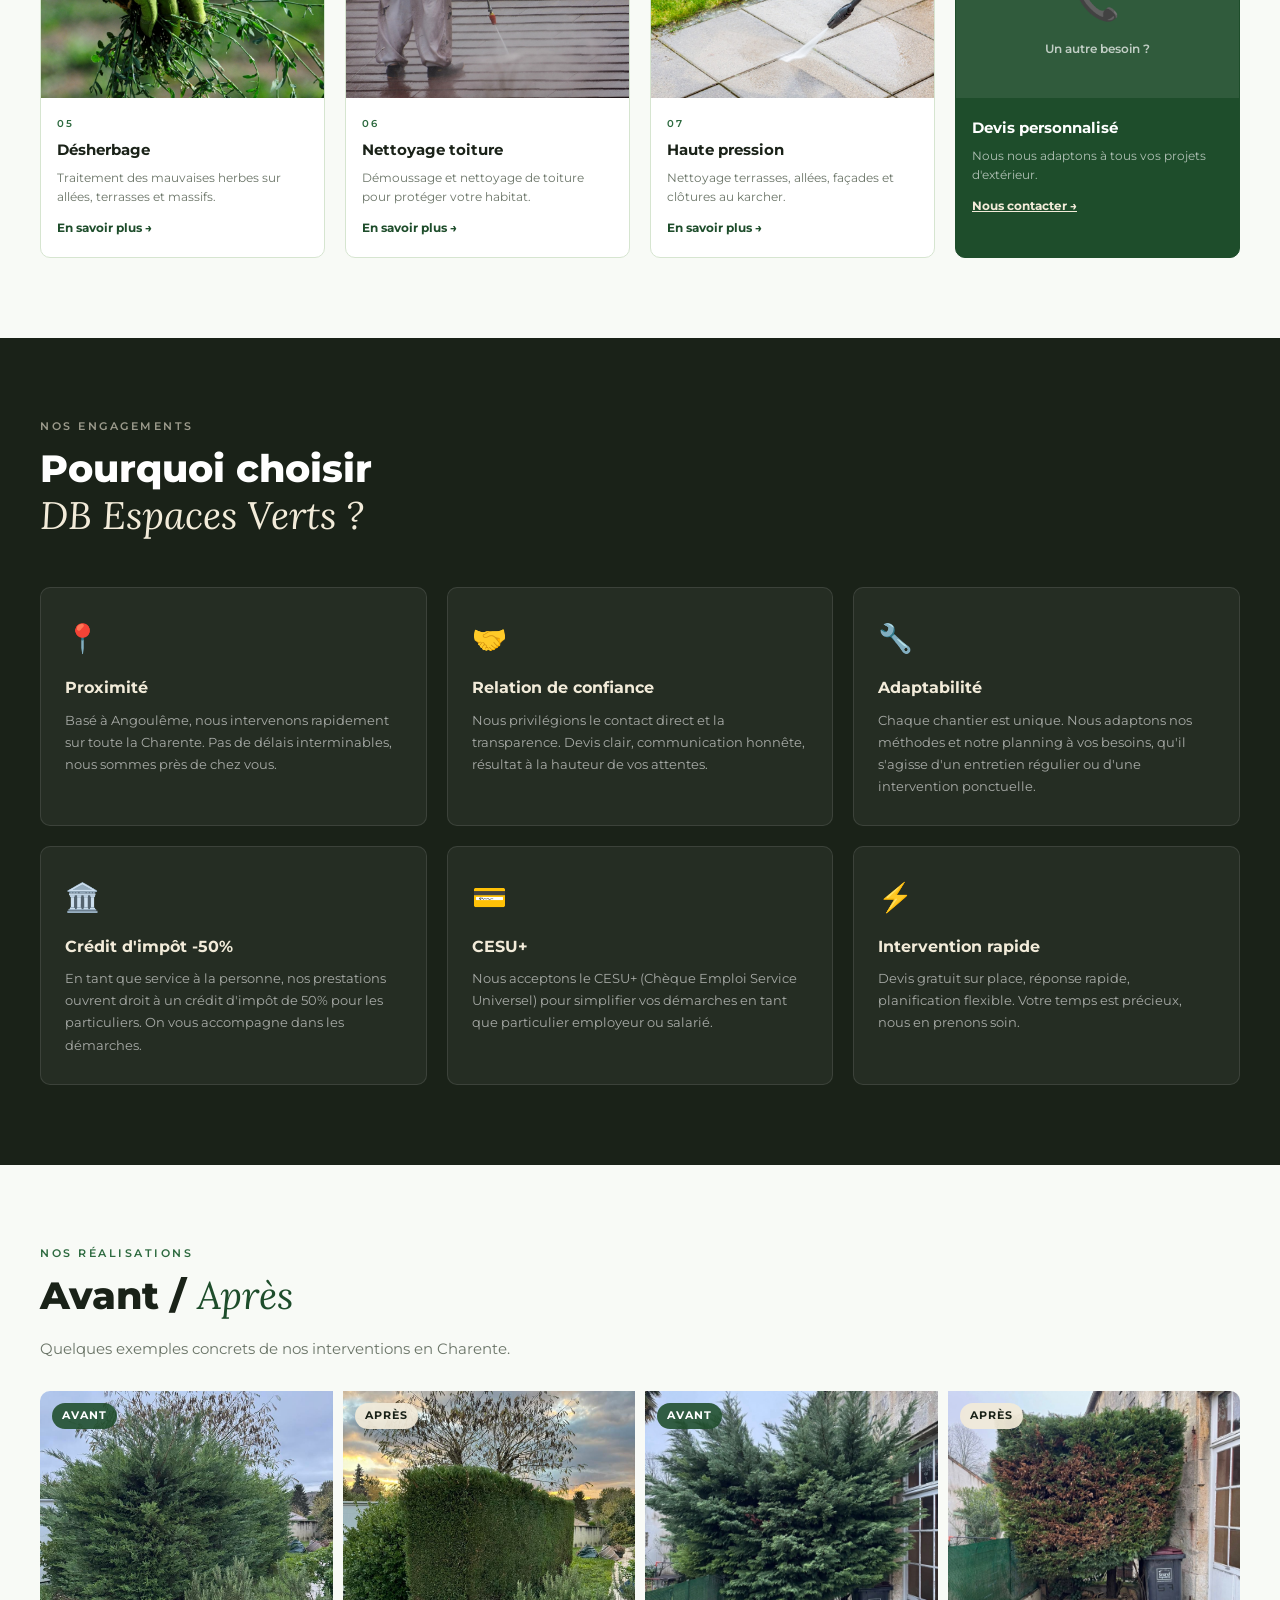
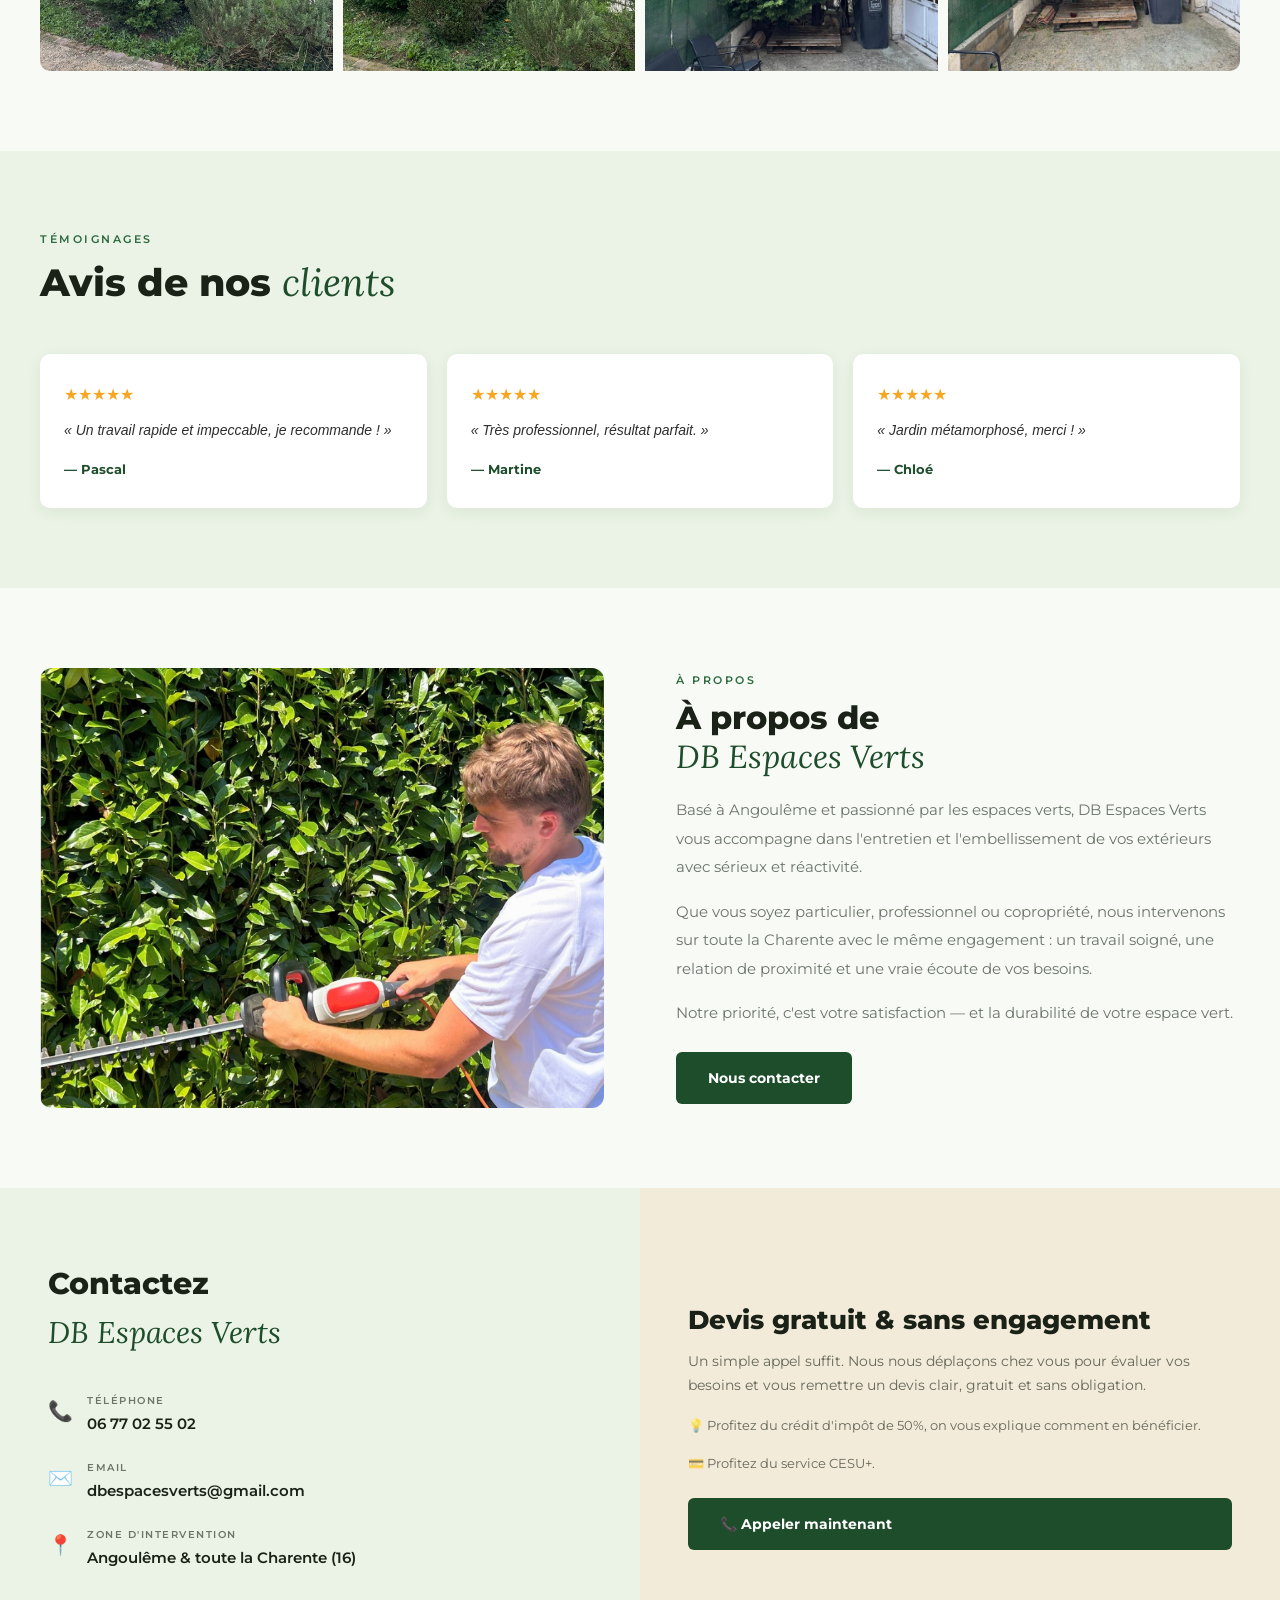
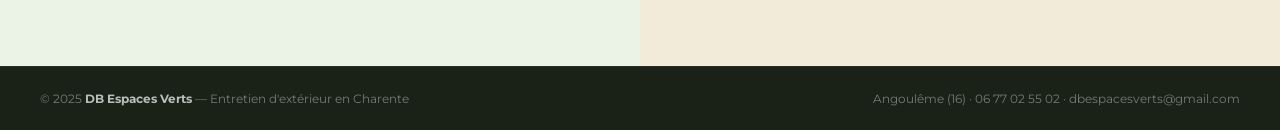
==== commit d4ae07a0: "Update index.html" ====
--- a/index.html
+++ b/index.html
@@ -20,7 +20,7 @@
 
 <!-- NAV -->
 <nav>
-  <a class="nav-logo" href="index.html"><img src="logo.png" alt="DB Espaces Verts"></a>
+  <a class="nav-logo" href="index.html"><img src="logo horizontal db.png" alt="DB Espaces Verts"></a>
   <div class="nav-center">
     <a href="#prestations" class="active">Prestations</a>
     <a href="#pourquoi">Pourquoi nous</a>
@@ -169,7 +169,7 @@
       <div class="pourquoi-card">
         <div class="pourquoi-icon">📍</div>
         <div class="pourquoi-title">Proximité</div>
-        <div class="pourquoi-text">Basé à Angoulême, nous intervenons rapidement sur toute la Charente. Pas de délais interminables — on est près de chez vous.</div>
+        <div class="pourquoi-text">Basé à Angoulême, nous intervenons rapidement sur toute la Charente. Pas de délais interminables, nous sommes près de chez vous.</div>
       </div>
       <div class="pourquoi-card">
         <div class="pourquoi-icon">🤝</div>
@@ -194,7 +194,7 @@
       <div class="pourquoi-card">
         <div class="pourquoi-icon">⚡</div>
         <div class="pourquoi-title">Intervention rapide</div>
-        <div class="pourquoi-text">Devis gratuit sur place, réponse rapide, planification flexible. Votre temps est précieux — nous en prenons soin.</div>
+        <div class="pourquoi-text">Devis gratuit sur place, réponse rapide, planification flexible. Votre temps est précieux, nous en prenons soin.</div>
       </div>
     </div>
   </div>
@@ -277,15 +277,12 @@
       <div class="contact-icon">📍</div>
       <div><div class="contact-label">Zone d'intervention</div><div class="contact-value">Angoulême & toute la Charente (16)</div></div>
     </div>
-    <div class="contact-item">
-      <div class="contact-icon">💳</div>
-      <div><div class="contact-label">CESU+</div><div class="contact-value">Particulier employeur / salarié</div></div>
-    </div>
   </div>
   <div class="contact-right">
     <h3>Devis gratuit & sans engagement</h3>
     <p>Un simple appel suffit. Nous nous déplaçons chez vous pour évaluer vos besoins et vous remettre un devis clair, gratuit et sans obligation.</p>
-    <p style="font-size:13px;">💡 Profitez du crédit d'impôt de 50% — on vous explique comment en bénéficier.</p>
+    <p style="font-size:13px;">💡 Profitez du crédit d'impôt de 50%, on vous explique comment en bénéficier.</p>
+    <p style="font-size:13px;">💳 Profitez du service CESU+.</p>
     <a class="btn-green" href="tel:0677025502">📞 Appeler maintenant</a>
   </div>
 </section>
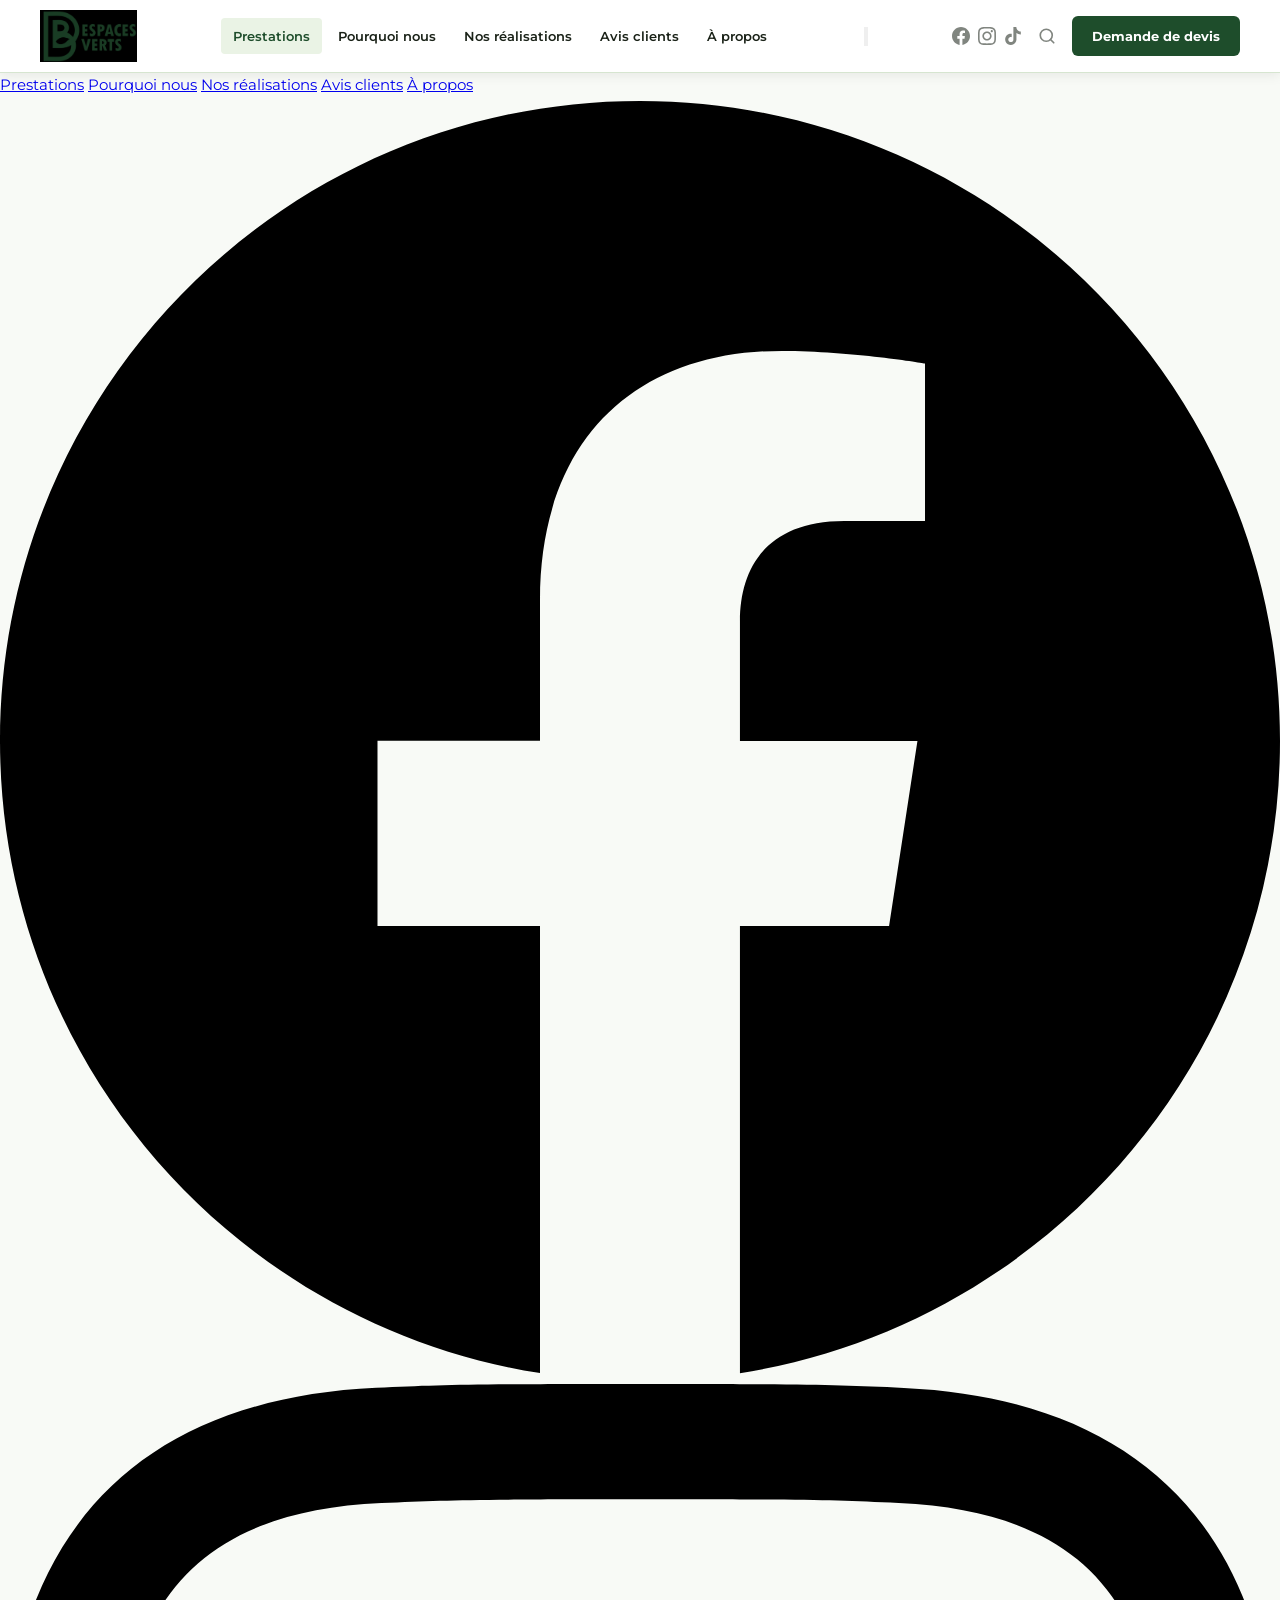
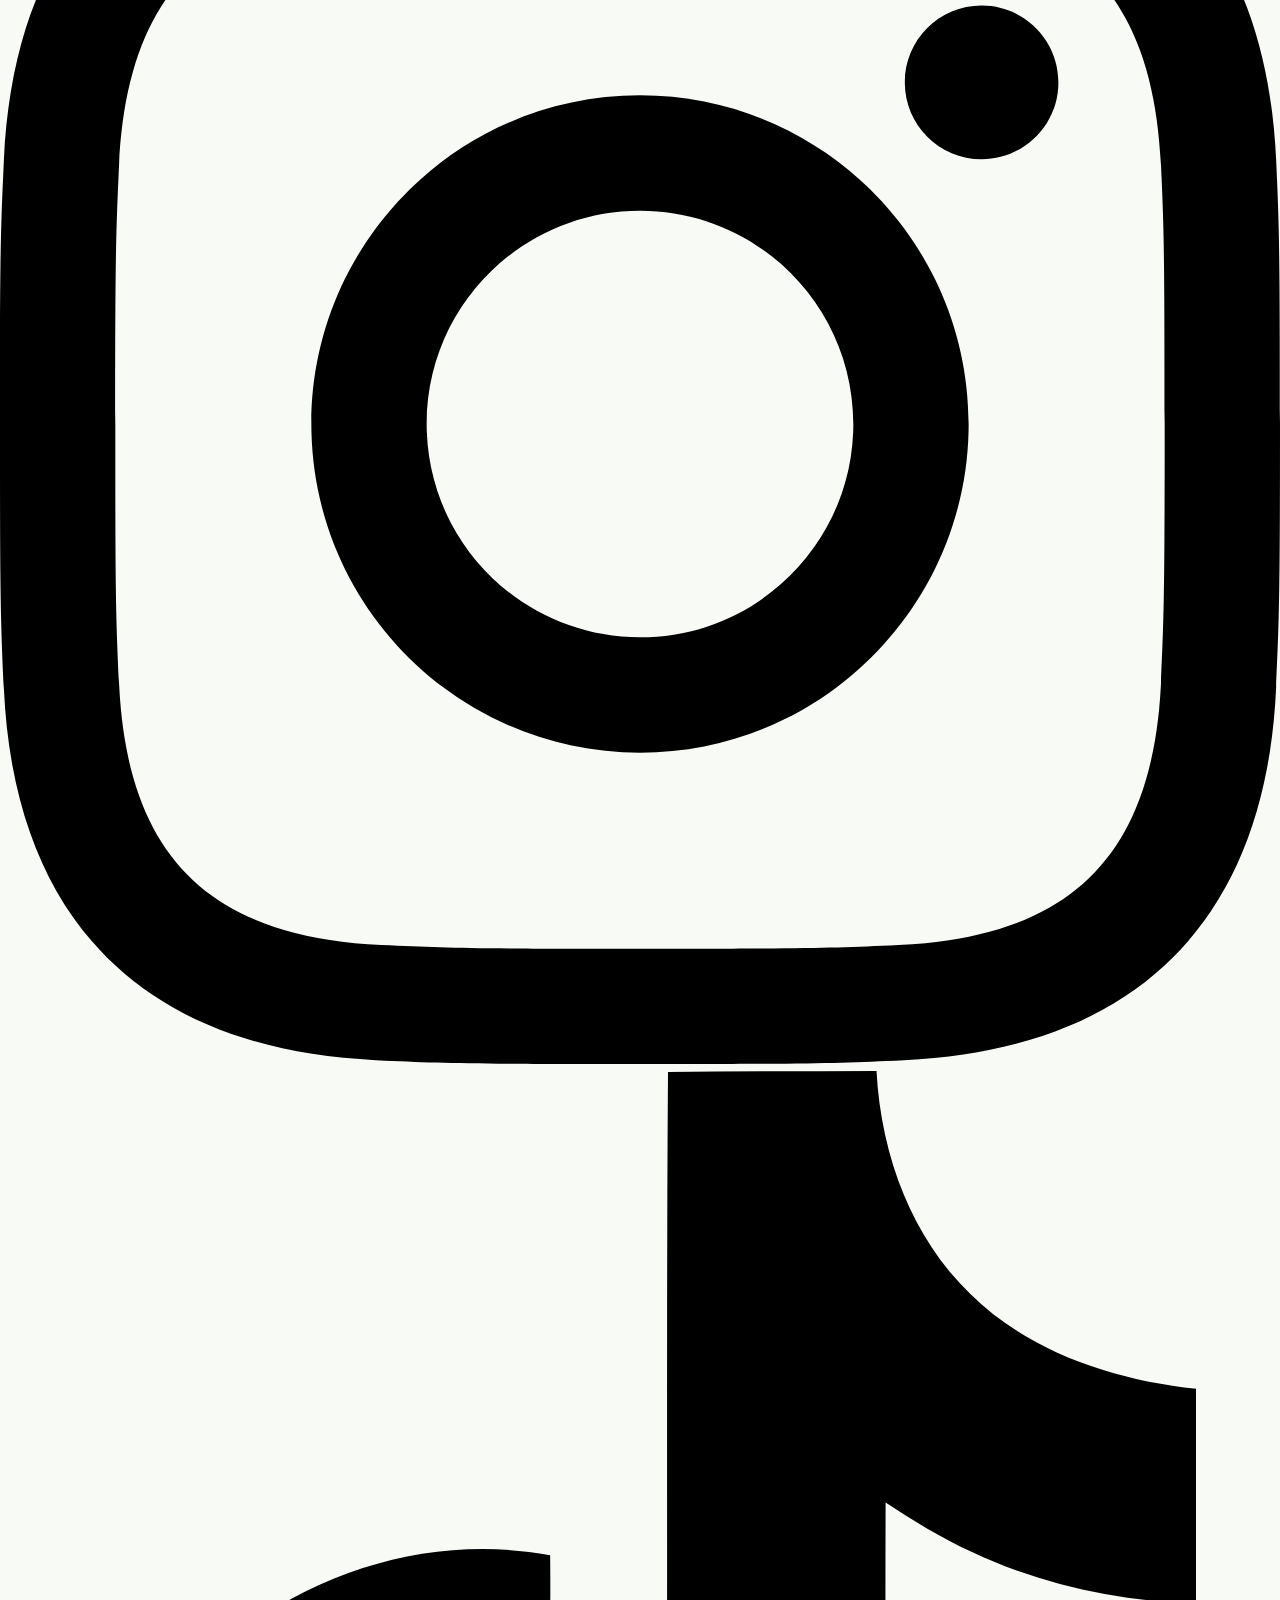
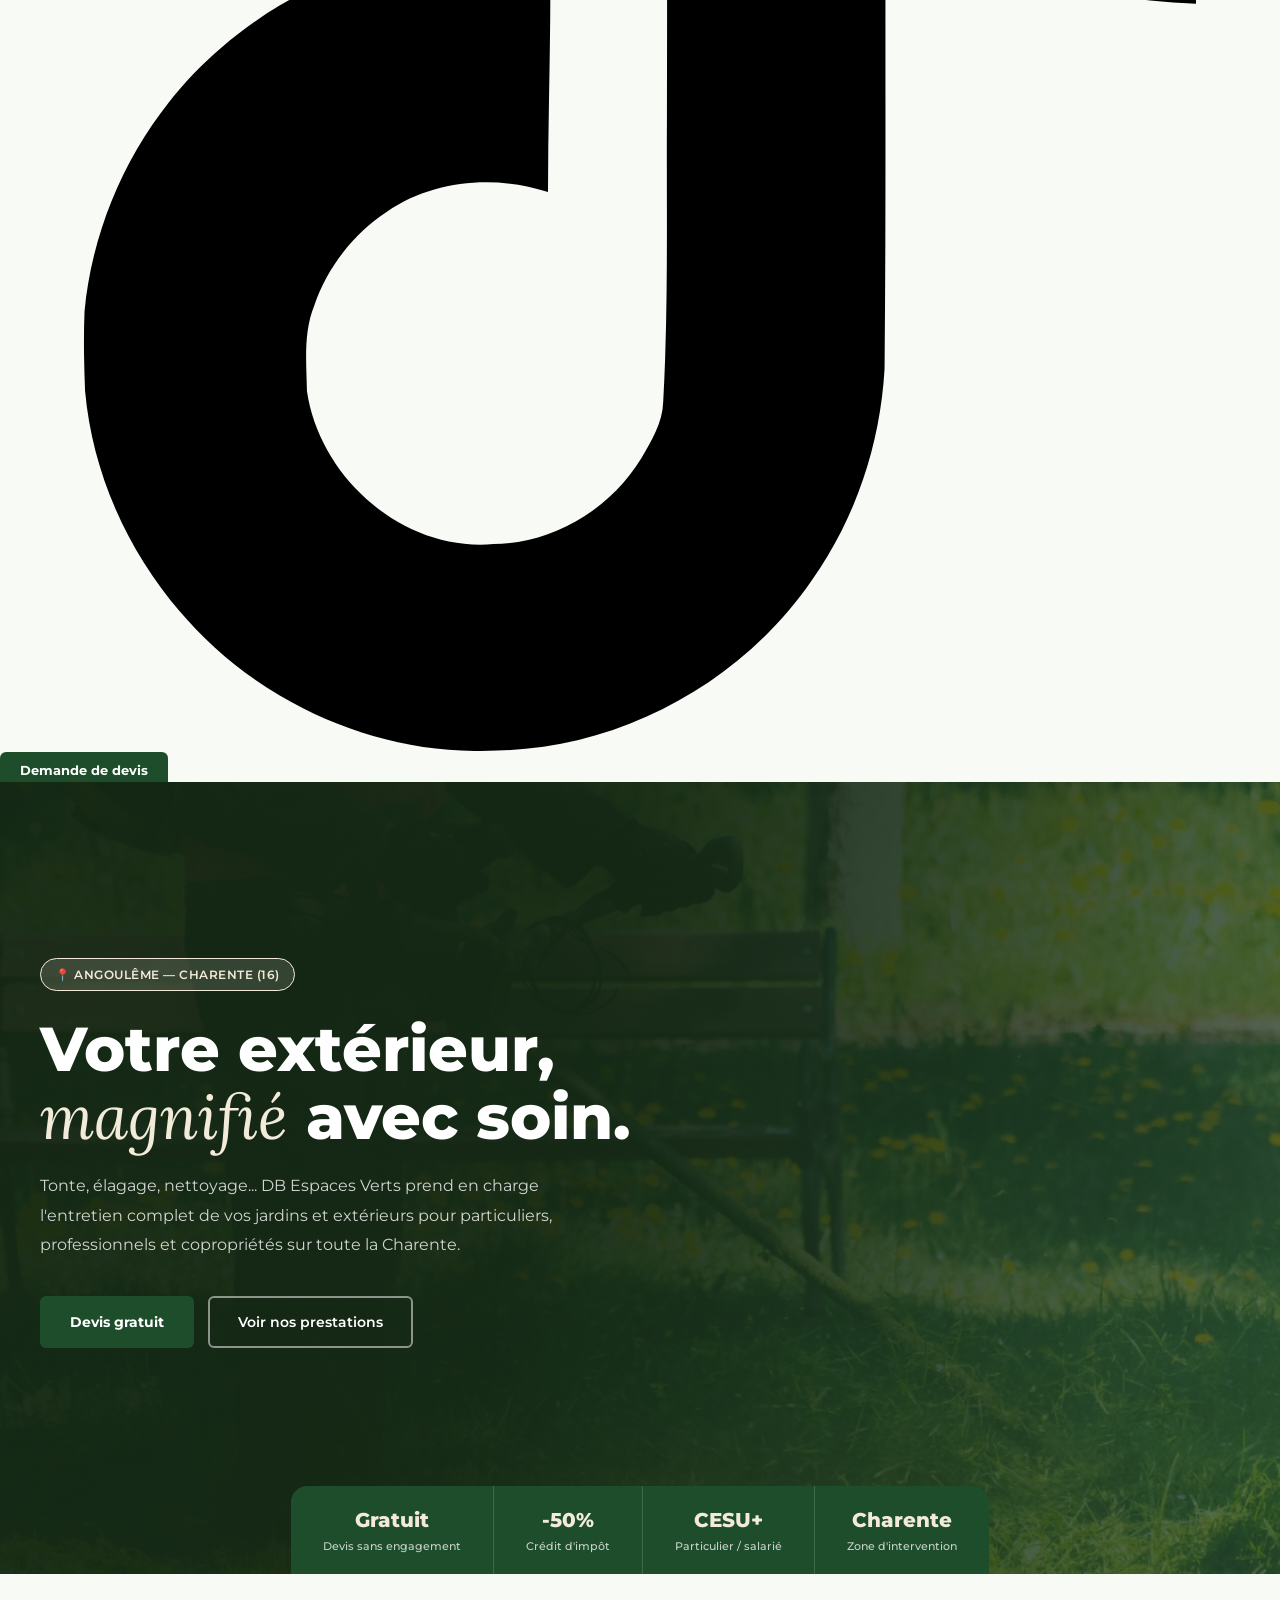
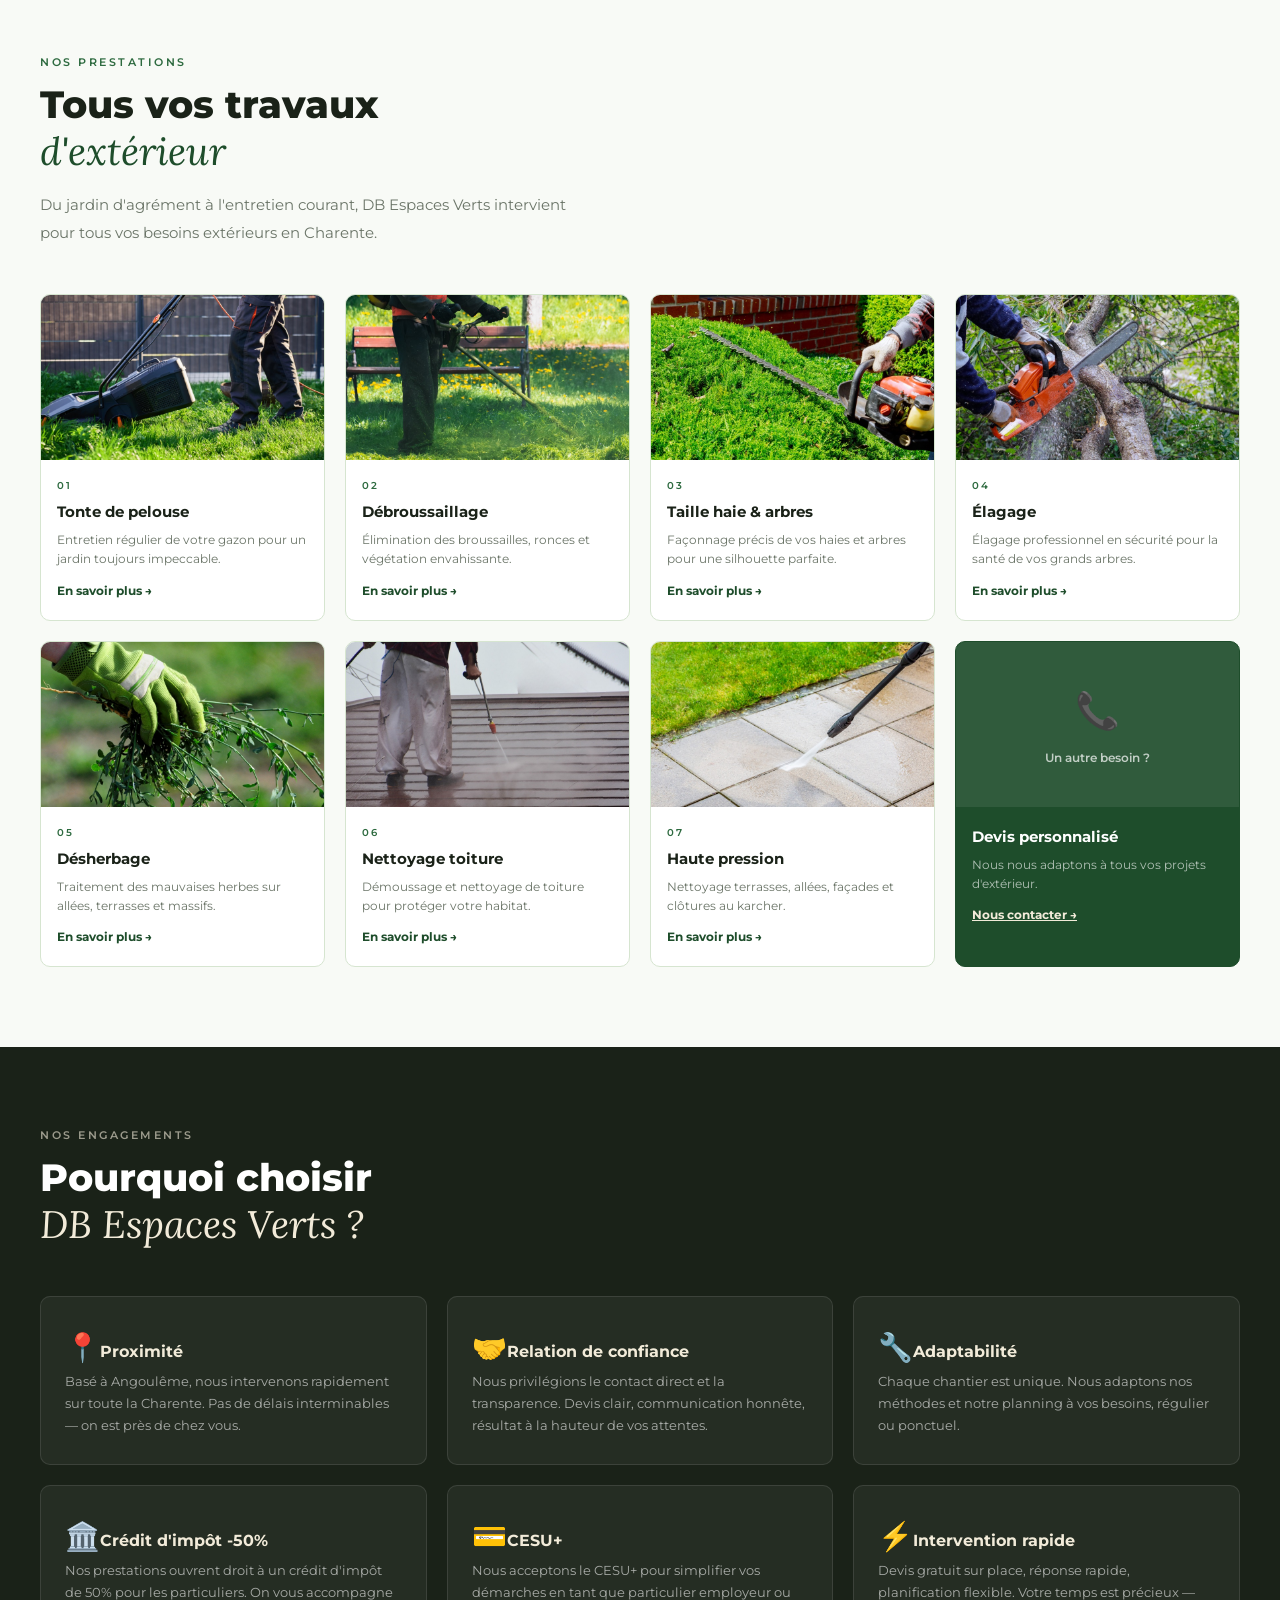
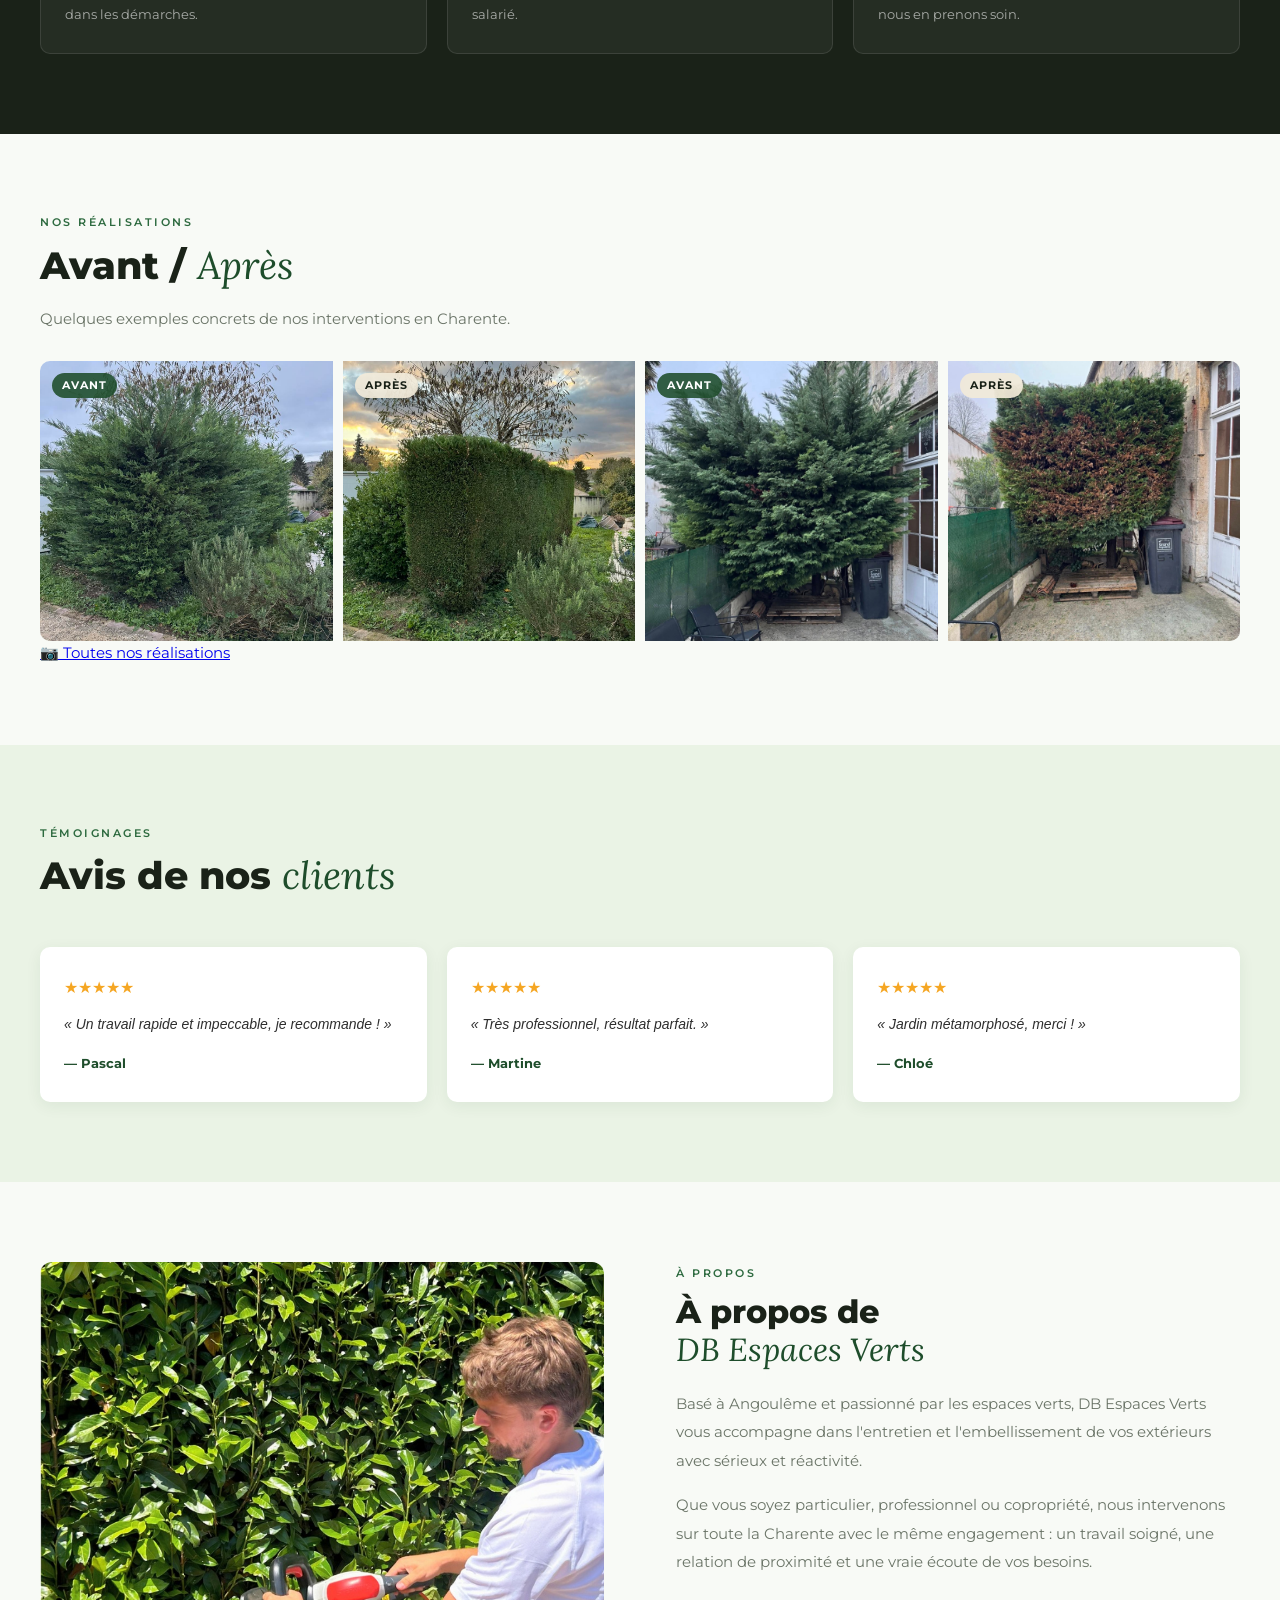
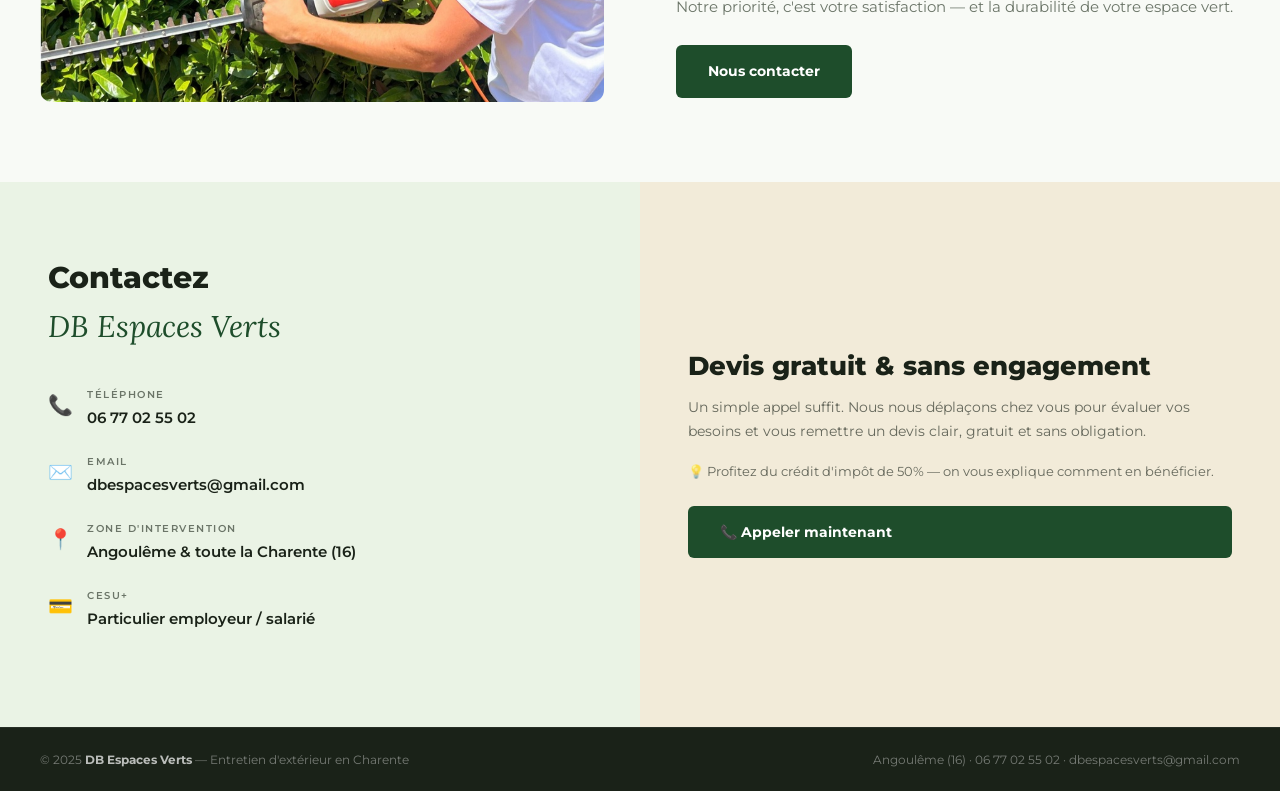
==== commit 85ec36e8: "Rename index (1).html to index.html" ====
--- a/index.html
+++ b/index.html
@@ -20,7 +20,7 @@
 
 <!-- NAV -->
 <nav>
-  <a class="nav-logo" href="index.html"><img src="logo horizontal db.png" alt="DB Espaces Verts"></a>
+  <a class="nav-logo" href="index.html"><img src="logo.png" alt="DB Espaces Verts"></a>
   <div class="nav-center">
     <a href="#prestations" class="active">Prestations</a>
     <a href="#pourquoi">Pourquoi nous</a>
@@ -28,7 +28,10 @@
     <a href="#avis">Avis clients</a>
     <a href="#apropos">À propos</a>
   </div>
-  <div class="nav-right">
+  <button class="nav-mobile-toggle" onclick="toggleMenu()" aria-label="Menu">
+      <svg viewBox="0 0 24 24" fill="none" stroke="currentColor" stroke-width="2.5" stroke-linecap="round"><line x1="3" y1="6" x2="21" y2="6"/><line x1="3" y1="12" x2="21" y2="12"/><line x1="3" y1="18" x2="21" y2="18"/></svg>
+    </button>
+    <div class="nav-right">
     <div class="nav-social">
       <a href="https://www.facebook.com/61578576101390/" target="_blank" aria-label="Facebook">
         <svg viewBox="0 0 24 24"><path d="M24 12.073c0-6.627-5.373-12-12-12s-12 5.373-12 12c0 5.99 4.388 10.954 10.125 11.854v-8.385H7.078v-3.47h3.047V9.43c0-3.007 1.792-4.669 4.533-4.669 1.312 0 2.686.235 2.686.235v2.953H15.83c-1.491 0-1.956.925-1.956 1.874v2.25h3.328l-.532 3.47h-2.796v8.385C19.612 23.027 24 18.062 24 12.073z"/></svg>
@@ -46,6 +49,21 @@
     <a class="btn-devis" href="#contact">Demande de devis</a>
   </div>
 </nav>
+
+<!-- MENU MOBILE -->
+<div class="nav-mobile-menu" id="mobileMenu">
+  <a href="#prestations" onclick="closeMenu()">Prestations</a>
+  <a href="#pourquoi" onclick="closeMenu()">Pourquoi nous</a>
+  <a href="#realisations" onclick="closeMenu()">Nos réalisations</a>
+  <a href="#avis" onclick="closeMenu()">Avis clients</a>
+  <a href="#apropos" onclick="closeMenu()">À propos</a>
+  <div class="nav-mobile-social">
+    <a href="https://www.facebook.com/61578576101390/" target="_blank"><svg viewBox="0 0 24 24"><path d="M24 12.073c0-6.627-5.373-12-12-12s-12 5.373-12 12c0 5.99 4.388 10.954 10.125 11.854v-8.385H7.078v-3.47h3.047V9.43c0-3.007 1.792-4.669 4.533-4.669 1.312 0 2.686.235 2.686.235v2.953H15.83c-1.491 0-1.956.925-1.956 1.874v2.25h3.328l-.532 3.47h-2.796v8.385C19.612 23.027 24 18.062 24 12.073z"/></svg></a>
+    <a href="https://www.instagram.com/dbespacesverts/" target="_blank"><svg viewBox="0 0 24 24"><path d="M12 2.163c3.204 0 3.584.012 4.85.07 3.252.148 4.771 1.691 4.919 4.919.058 1.265.069 1.645.069 4.849 0 3.205-.012 3.584-.069 4.849-.149 3.225-1.664 4.771-4.919 4.919-1.266.058-1.644.07-4.85.07-3.204 0-3.584-.012-4.849-.07-3.26-.149-4.771-1.699-4.919-4.92-.058-1.265-.07-1.644-.07-4.849 0-3.204.013-3.583.07-4.849.149-3.227 1.664-4.771 4.919-4.919 1.266-.057 1.645-.069 4.849-.069zm0-2.163c-3.259 0-3.667.014-4.947.072-4.358.2-6.78 2.618-6.98 6.98-.059 1.281-.073 1.689-.073 4.948 0 3.259.014 3.668.072 4.948.2 4.358 2.618 6.78 6.98 6.98 1.281.058 1.689.072 4.948.072 3.259 0 3.668-.014 4.948-.072 4.354-.2 6.782-2.618 6.979-6.98.059-1.28.073-1.689.073-4.948 0-3.259-.014-3.667-.072-4.947-.196-4.354-2.617-6.78-6.979-6.98-1.281-.059-1.69-.073-4.949-.073zm0 5.838c-3.403 0-6.162 2.759-6.162 6.162s2.759 6.163 6.162 6.163 6.162-2.759 6.162-6.163c0-3.403-2.759-6.162-6.162-6.162zm0 10.162c-2.209 0-4-1.79-4-4 0-2.209 1.791-4 4-4s4 1.791 4 4c0 2.21-1.791 4-4 4zm6.406-11.845c-.796 0-1.441.645-1.441 1.44s.645 1.44 1.441 1.44c.795 0 1.439-.645 1.439-1.44s-.644-1.44-1.439-1.44z"/></svg></a>
+    <a href="https://www.tiktok.com/@dbespacesverts" target="_blank"><svg viewBox="0 0 24 24"><path d="M12.525.02c1.31-.02 2.61-.01 3.91-.02.08 1.53.63 3.09 1.75 4.17 1.12 1.11 2.7 1.62 4.24 1.79v4.03c-1.44-.05-2.89-.35-4.2-.97-.57-.26-1.1-.59-1.62-.93-.01 2.92.01 5.84-.02 8.75-.08 1.4-.54 2.79-1.35 3.94-1.31 1.92-3.58 3.17-5.91 3.21-1.43.08-2.86-.31-4.08-1.03-2.02-1.19-3.44-3.37-3.65-5.71-.02-.5-.03-1-.01-1.49.18-1.9 1.12-3.72 2.58-4.96 1.66-1.44 3.98-2.13 6.15-1.72.02 1.48-.04 2.96-.04 4.44-.99-.32-2.15-.23-3.02.37-.63.41-1.11 1.04-1.36 1.75-.21.51-.15 1.07-.14 1.61.24 1.64 1.82 3.02 3.5 2.87 1.12-.01 2.19-.66 2.77-1.61.19-.33.4-.67.41-1.06.1-1.79.06-3.57.07-5.36.01-4.03-.01-8.05.02-12.07z"/></svg></a>
+  </div>
+  <a class="btn-devis" href="#contact" onclick="closeMenu()">Demande de devis</a>
+</div>
 
 <!-- HERO -->
 <section class="hero">
@@ -63,7 +81,7 @@
   <div class="hero-stats">
     <div class="hero-stat"><div class="stat-num">Gratuit</div><div class="stat-label">Devis sans engagement</div></div>
     <div class="hero-stat"><div class="stat-num">-50%</div><div class="stat-label">Crédit d'impôt</div></div>
-    <div class="hero-stat"><div class="stat-num">CESU+</div><div class="stat-label">Particulier employeur / salarié</div></div>
+    <div class="hero-stat"><div class="stat-num">CESU+</div><div class="stat-label">Particulier / salarié</div></div>
     <div class="hero-stat"><div class="stat-num">Charente</div><div class="stat-label">Zone d'intervention</div></div>
   </div>
 </section>
@@ -167,34 +185,28 @@
     <h2 style="font-size:clamp(26px,3vw,40px);font-weight:800;color:var(--white);line-height:1.2;">Pourquoi choisir<br><em style="font-style:italic;font-family:'Lora',serif;color:var(--beige);font-weight:400;">DB Espaces Verts ?</em></h2>
     <div class="pourquoi-grid">
       <div class="pourquoi-card">
-        <div class="pourquoi-icon">📍</div>
-        <div class="pourquoi-title">Proximité</div>
-        <div class="pourquoi-text">Basé à Angoulême, nous intervenons rapidement sur toute la Charente. Pas de délais interminables, nous sommes près de chez vous.</div>
-      </div>
-      <div class="pourquoi-card">
-        <div class="pourquoi-icon">🤝</div>
-        <div class="pourquoi-title">Relation de confiance</div>
+        <div class="pourquoi-header"><span class="pourquoi-icon">📍</span><span class="pourquoi-title">Proximité</span></div>
+        <div class="pourquoi-text">Basé à Angoulême, nous intervenons rapidement sur toute la Charente. Pas de délais interminables — on est près de chez vous.</div>
+      </div>
+      <div class="pourquoi-card">
+        <div class="pourquoi-header"><span class="pourquoi-icon">🤝</span><span class="pourquoi-title">Relation de confiance</span></div>
         <div class="pourquoi-text">Nous privilégions le contact direct et la transparence. Devis clair, communication honnête, résultat à la hauteur de vos attentes.</div>
       </div>
       <div class="pourquoi-card">
-        <div class="pourquoi-icon">🔧</div>
-        <div class="pourquoi-title">Adaptabilité</div>
-        <div class="pourquoi-text">Chaque chantier est unique. Nous adaptons nos méthodes et notre planning à vos besoins, qu'il s'agisse d'un entretien régulier ou d'une intervention ponctuelle.</div>
-      </div>
-      <div class="pourquoi-card">
-        <div class="pourquoi-icon">🏛️</div>
-        <div class="pourquoi-title">Crédit d'impôt -50%</div>
-        <div class="pourquoi-text">En tant que service à la personne, nos prestations ouvrent droit à un crédit d'impôt de 50% pour les particuliers. On vous accompagne dans les démarches.</div>
-      </div>
-      <div class="pourquoi-card">
-        <div class="pourquoi-icon">💳</div>
-        <div class="pourquoi-title">CESU+</div>
-        <div class="pourquoi-text">Nous acceptons le CESU+ (Chèque Emploi Service Universel) pour simplifier vos démarches en tant que particulier employeur ou salarié.</div>
-      </div>
-      <div class="pourquoi-card">
-        <div class="pourquoi-icon">⚡</div>
-        <div class="pourquoi-title">Intervention rapide</div>
-        <div class="pourquoi-text">Devis gratuit sur place, réponse rapide, planification flexible. Votre temps est précieux, nous en prenons soin.</div>
+        <div class="pourquoi-header"><span class="pourquoi-icon">🔧</span><span class="pourquoi-title">Adaptabilité</span></div>
+        <div class="pourquoi-text">Chaque chantier est unique. Nous adaptons nos méthodes et notre planning à vos besoins, régulier ou ponctuel.</div>
+      </div>
+      <div class="pourquoi-card">
+        <div class="pourquoi-header"><span class="pourquoi-icon">🏛️</span><span class="pourquoi-title">Crédit d'impôt -50%</span></div>
+        <div class="pourquoi-text">Nos prestations ouvrent droit à un crédit d'impôt de 50% pour les particuliers. On vous accompagne dans les démarches.</div>
+      </div>
+      <div class="pourquoi-card">
+        <div class="pourquoi-header"><span class="pourquoi-icon">💳</span><span class="pourquoi-title">CESU+</span></div>
+        <div class="pourquoi-text">Nous acceptons le CESU+ pour simplifier vos démarches en tant que particulier employeur ou salarié.</div>
+      </div>
+      <div class="pourquoi-card">
+        <div class="pourquoi-header"><span class="pourquoi-icon">⚡</span><span class="pourquoi-title">Intervention rapide</span></div>
+        <div class="pourquoi-text">Devis gratuit sur place, réponse rapide, planification flexible. Votre temps est précieux — nous en prenons soin.</div>
       </div>
     </div>
   </div>
@@ -222,6 +234,9 @@
       <img src="apres2.jpg" alt="Après élagage">
       <div class="aa-label apres">Après</div>
     </div>
+  </div>
+  <div class="avantapres-cta">
+    <a class="btn-outline-green" href="realisations.html">📷 Toutes nos réalisations</a>
   </div>
 </section>
 
@@ -277,12 +292,15 @@
       <div class="contact-icon">📍</div>
       <div><div class="contact-label">Zone d'intervention</div><div class="contact-value">Angoulême & toute la Charente (16)</div></div>
     </div>
+    <div class="contact-item">
+      <div class="contact-icon">💳</div>
+      <div><div class="contact-label">CESU+</div><div class="contact-value">Particulier employeur / salarié</div></div>
+    </div>
   </div>
   <div class="contact-right">
     <h3>Devis gratuit & sans engagement</h3>
     <p>Un simple appel suffit. Nous nous déplaçons chez vous pour évaluer vos besoins et vous remettre un devis clair, gratuit et sans obligation.</p>
-    <p style="font-size:13px;">💡 Profitez du crédit d'impôt de 50%, on vous explique comment en bénéficier.</p>
-    <p style="font-size:13px;">💳 Profitez du service CESU+.</p>
+    <p style="font-size:13px;">💡 Profitez du crédit d'impôt de 50% — on vous explique comment en bénéficier.</p>
     <a class="btn-green" href="tel:0677025502">📞 Appeler maintenant</a>
   </div>
 </section>
@@ -293,6 +311,8 @@
 </footer>
 
 <script>
+function toggleMenu(){ document.getElementById('mobileMenu').classList.toggle('open'); }
+function closeMenu(){ document.getElementById('mobileMenu').classList.remove('open'); }
 function openSearch(){ document.getElementById('searchOverlay').classList.add('open'); setTimeout(()=>document.getElementById('searchInput').focus(),100); }
 function closeSearch(){ document.getElementById('searchOverlay').classList.remove('open'); }
 function doSearch(){
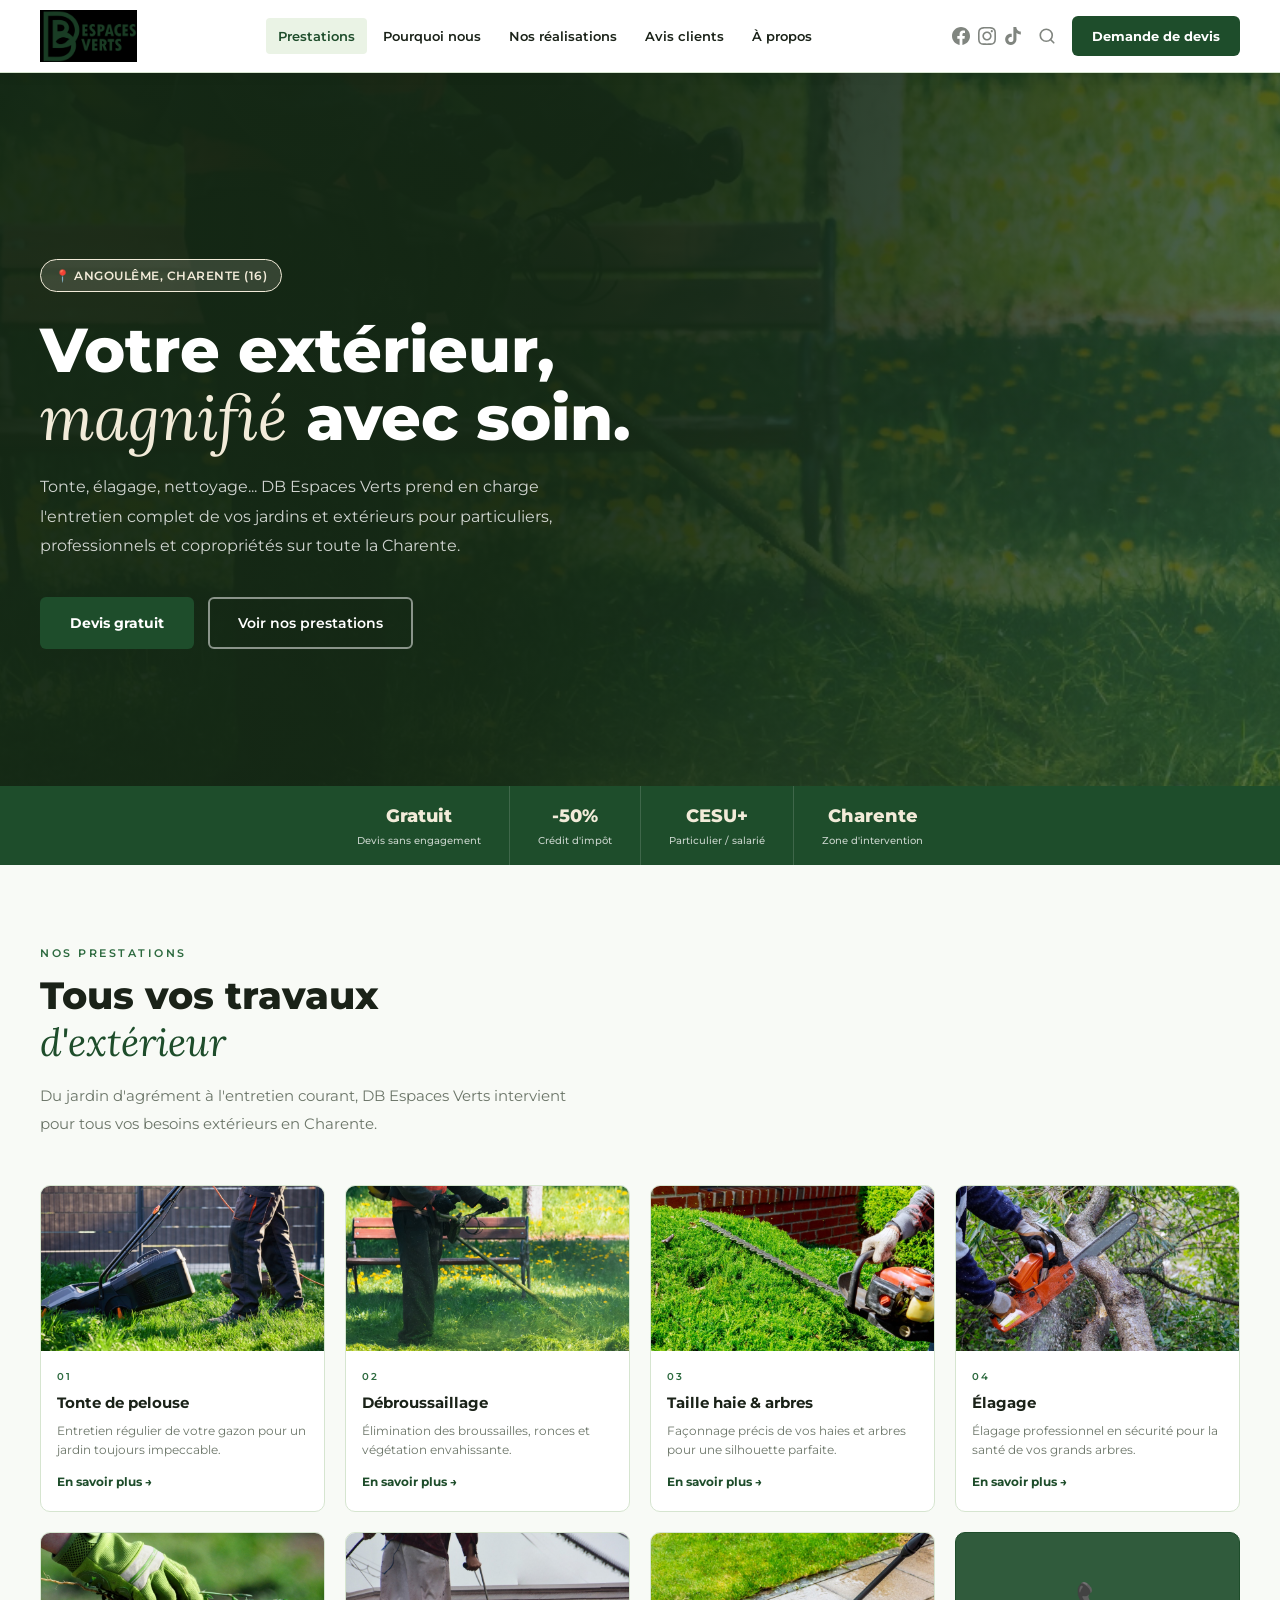
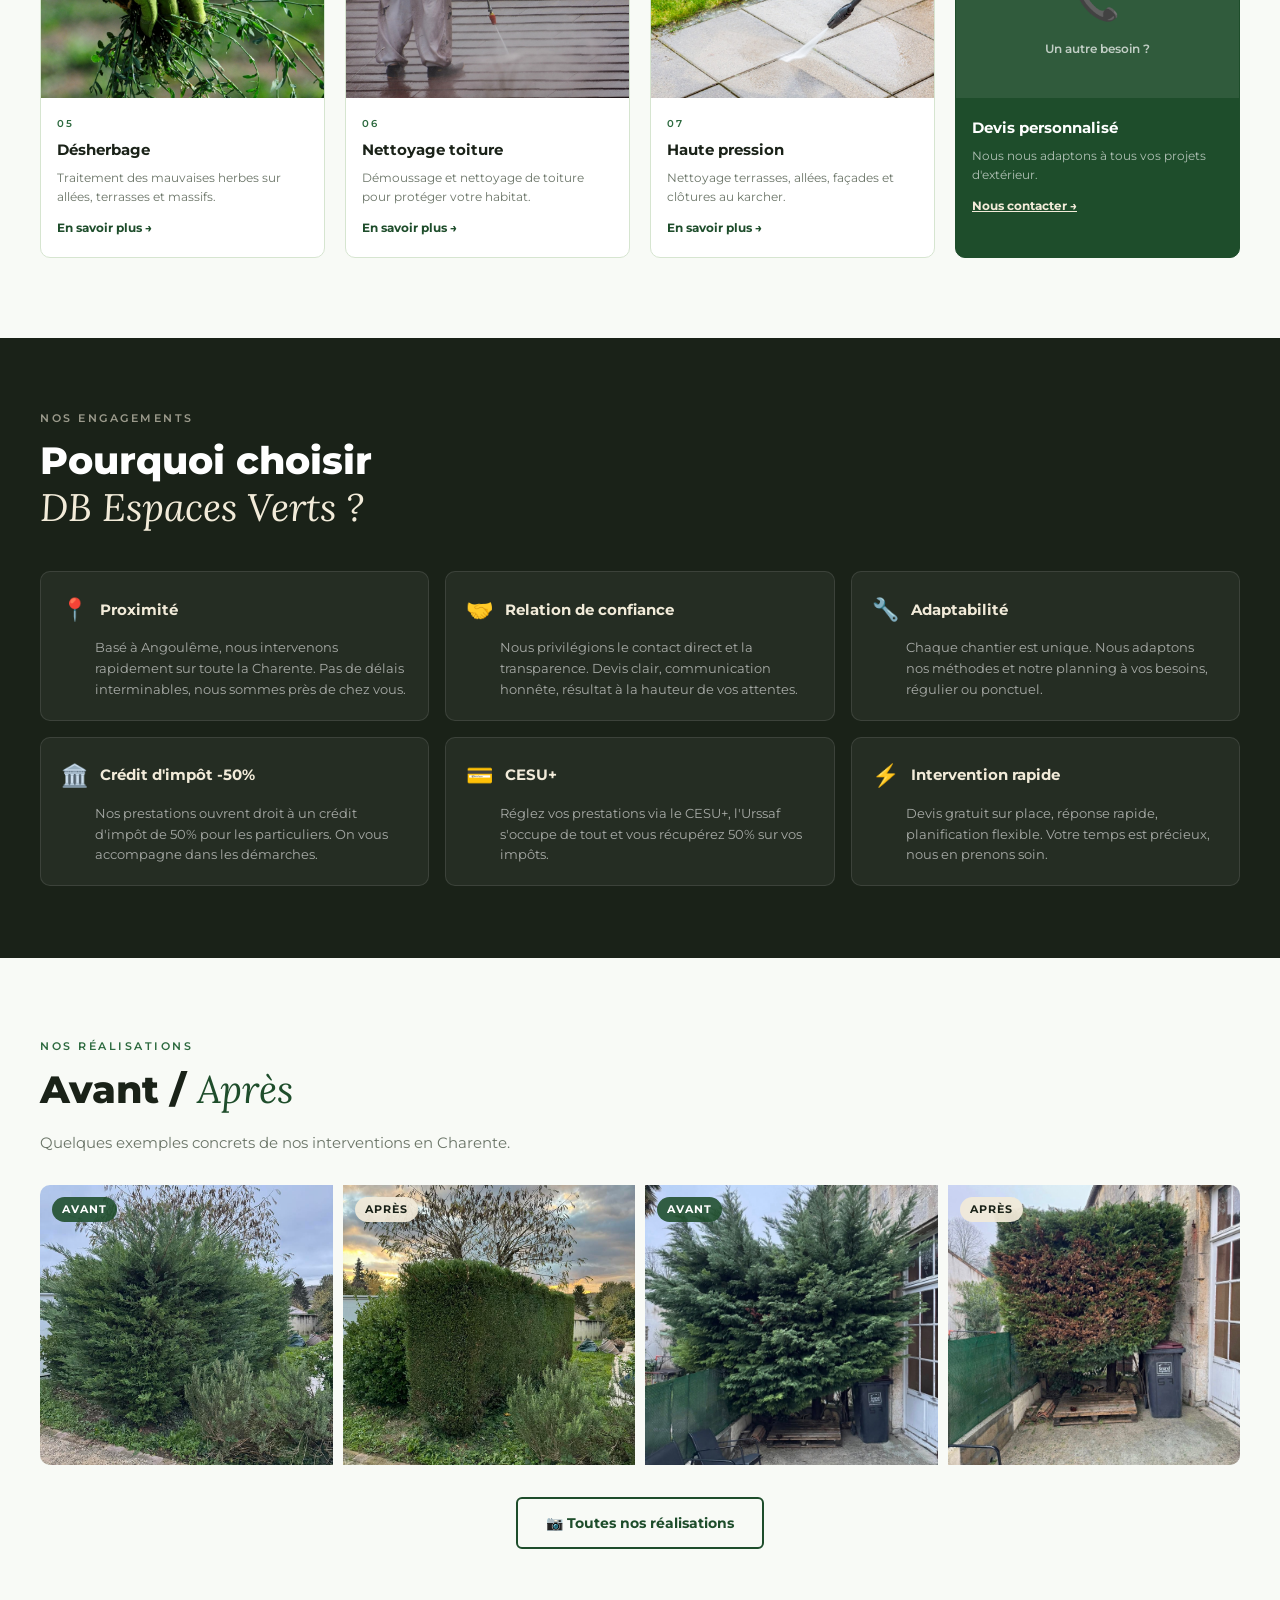
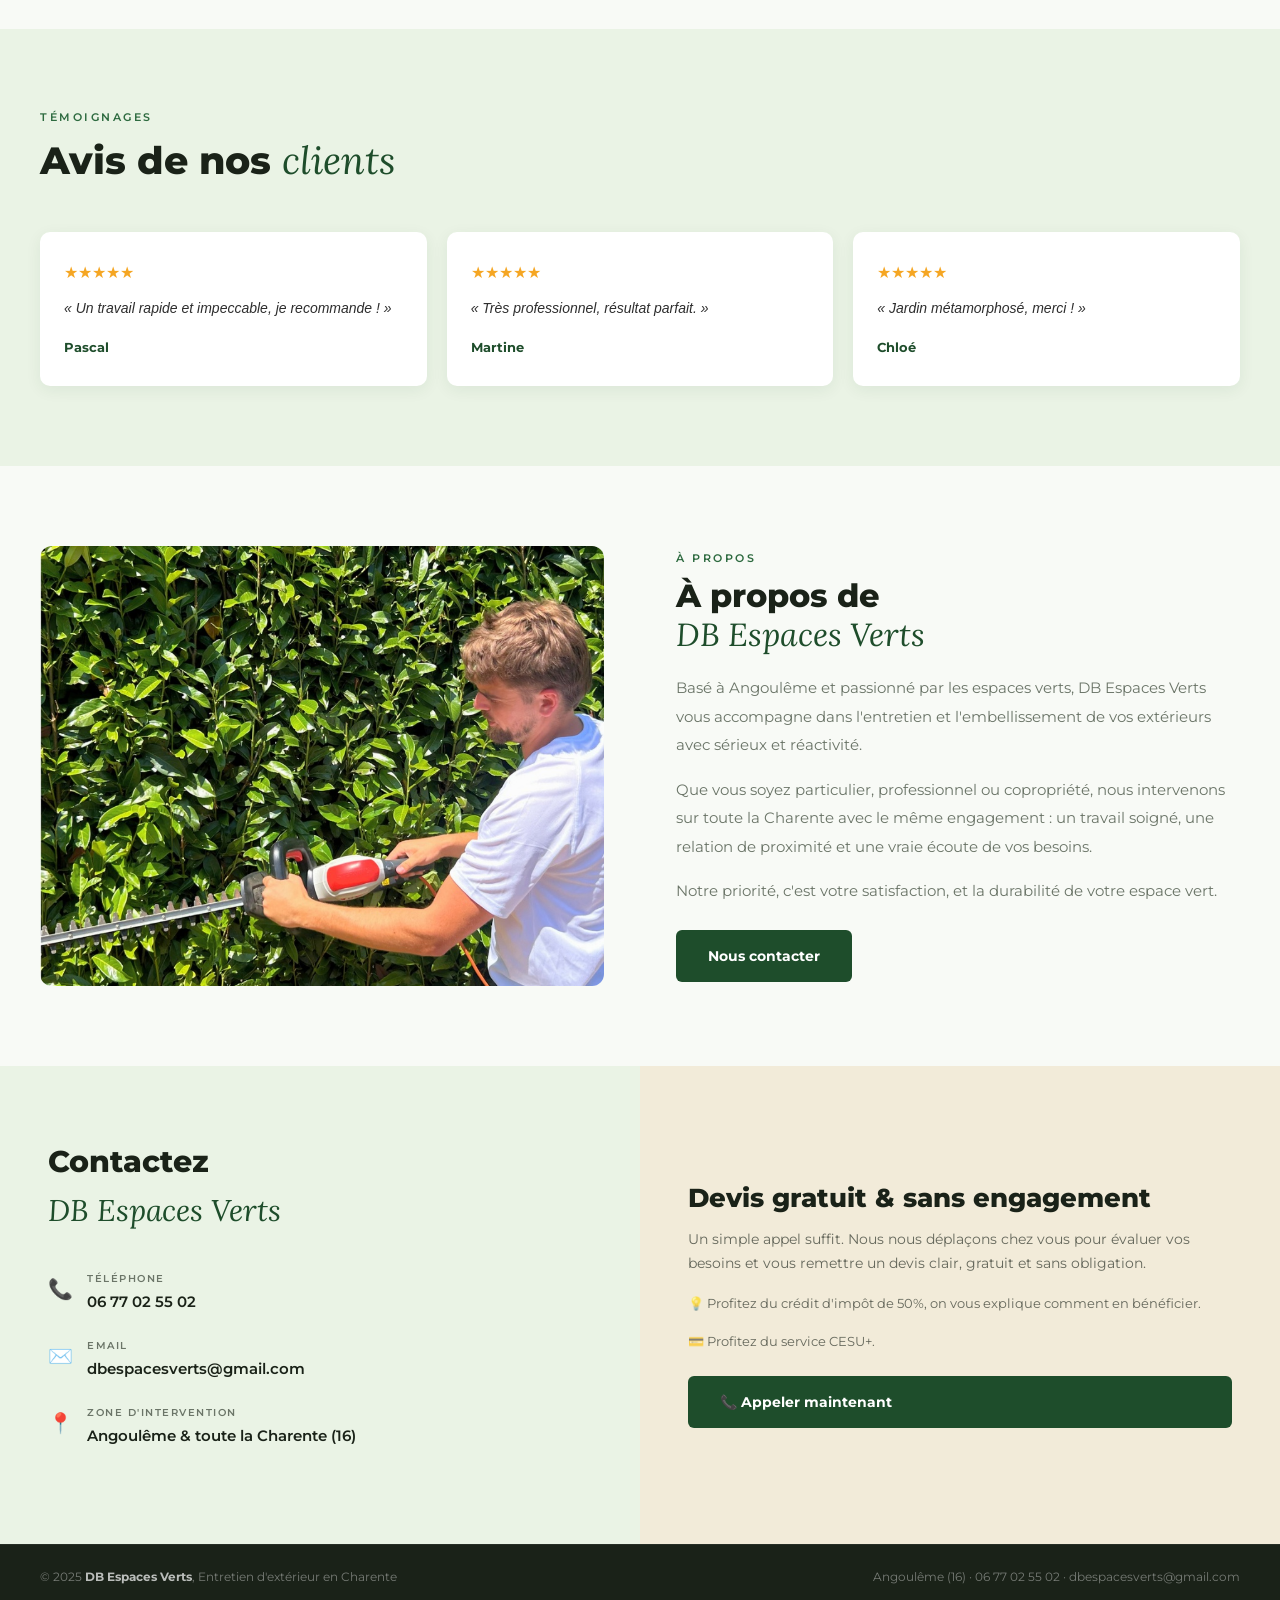
==== commit 657616a8: "Update index.html" ====
--- a/index.html
+++ b/index.html
@@ -3,7 +3,7 @@
 <head>
 <meta charset="UTF-8">
 <meta name="viewport" content="width=device-width, initial-scale=1.0">
-<title>DB Espaces Verts — Entretien jardin & extérieur Angoulême, Charente</title>
+<title>DB Espaces Verts, Entretien jardin & extérieur Angoulême, Charente</title>
 <meta name="description" content="DB Espaces Verts, entreprise d'entretien d'extérieur basée à Angoulême. Tonte, élagage, taille de haie, débroussaillage, nettoyage toiture en Charente. Devis gratuit, crédit d'impôt -50%, CESU+.">
 <link href="https://fonts.googleapis.com/css2?family=Montserrat:wght@400;500;600;700;800&family=Lora:ital,wght@0,400;1,400&display=swap" rel="stylesheet">
 <link rel="stylesheet" href="style.css">
@@ -13,7 +13,7 @@
 <!-- SEARCH OVERLAY -->
 <div class="search-overlay" id="searchOverlay" onclick="if(event.target===this)closeSearch()">
   <div class="search-box">
-    <input type="text" id="searchInput" placeholder="Rechercher une prestation..." onkeydown="if(event.key==='Escape')closeSearch()">
+    <input type="text" id="searchInput" placeholder="Rechercher une prestation..." onkeydown="if(event.key==='Escape')closeSearch();if(event.key==='Enter')doSearch()">
     <button onclick="doSearch()">Rechercher</button>
   </div>
 </div>
@@ -70,7 +70,7 @@
   <div class="hero-bg"><img src="photo-debroussaillage.png" alt="Entretien espaces verts Charente"></div>
   <div class="hero-overlay"></div>
   <div class="hero-content">
-    <div class="hero-badge">📍 Angoulême — Charente (16)</div>
+    <div class="hero-badge">📍 Angoulême, Charente (16)</div>
     <h1>Votre extérieur,<br><em>magnifié</em> avec soin.</h1>
     <p class="hero-sub">Tonte, élagage, nettoyage... DB Espaces Verts prend en charge l'entretien complet de vos jardins et extérieurs pour particuliers, professionnels et copropriétés sur toute la Charente.</p>
     <div class="hero-btns">
@@ -186,7 +186,7 @@
     <div class="pourquoi-grid">
       <div class="pourquoi-card">
         <div class="pourquoi-header"><span class="pourquoi-icon">📍</span><span class="pourquoi-title">Proximité</span></div>
-        <div class="pourquoi-text">Basé à Angoulême, nous intervenons rapidement sur toute la Charente. Pas de délais interminables — on est près de chez vous.</div>
+        <div class="pourquoi-text">Basé à Angoulême, nous intervenons rapidement sur toute la Charente. Pas de délais interminables, nous sommes près de chez vous.</div>
       </div>
       <div class="pourquoi-card">
         <div class="pourquoi-header"><span class="pourquoi-icon">🤝</span><span class="pourquoi-title">Relation de confiance</span></div>
@@ -202,11 +202,11 @@
       </div>
       <div class="pourquoi-card">
         <div class="pourquoi-header"><span class="pourquoi-icon">💳</span><span class="pourquoi-title">CESU+</span></div>
-        <div class="pourquoi-text">Nous acceptons le CESU+ pour simplifier vos démarches en tant que particulier employeur ou salarié.</div>
+        <div class="pourquoi-text">Réglez vos prestations via le CESU+, l'Urssaf s'occupe de tout et vous récupérez 50% sur vos impôts.</div>
       </div>
       <div class="pourquoi-card">
         <div class="pourquoi-header"><span class="pourquoi-icon">⚡</span><span class="pourquoi-title">Intervention rapide</span></div>
-        <div class="pourquoi-text">Devis gratuit sur place, réponse rapide, planification flexible. Votre temps est précieux — nous en prenons soin.</div>
+        <div class="pourquoi-text">Devis gratuit sur place, réponse rapide, planification flexible. Votre temps est précieux, nous en prenons soin.</div>
       </div>
     </div>
   </div>
@@ -248,30 +248,30 @@
     <div class="avis-card">
       <div class="avis-stars">★★★★★</div>
       <div class="avis-text">« Un travail rapide et impeccable, je recommande ! »</div>
-      <div class="avis-author">— Pascal</div>
+      <div class="avis-author">Pascal</div>
     </div>
     <div class="avis-card">
       <div class="avis-stars">★★★★★</div>
       <div class="avis-text">« Très professionnel, résultat parfait. »</div>
-      <div class="avis-author">— Martine</div>
+      <div class="avis-author">Martine</div>
     </div>
     <div class="avis-card">
       <div class="avis-stars">★★★★★</div>
       <div class="avis-text">« Jardin métamorphosé, merci ! »</div>
-      <div class="avis-author">— Chloé</div>
+      <div class="avis-author">Chloé</div>
     </div>
   </div>
 </section>
 
 <!-- À PROPOS -->
 <section class="apropos-section" id="apropos">
-  <img class="apropos-img" src="photo-profil.png" alt="DB Espaces Verts — Angoulême">
+  <img class="apropos-img" src="photo-profil.png" alt="DB Espaces Verts, Angoulême">
   <div class="apropos-right">
     <div style="font-size:11px;letter-spacing:2.5px;text-transform:uppercase;color:var(--green-light);font-weight:600;margin-bottom:10px;">À propos</div>
     <h2>À propos de<br><em>DB Espaces Verts</em></h2>
     <p>Basé à Angoulême et passionné par les espaces verts, DB Espaces Verts vous accompagne dans l'entretien et l'embellissement de vos extérieurs avec sérieux et réactivité.</p>
     <p>Que vous soyez particulier, professionnel ou copropriété, nous intervenons sur toute la Charente avec le même engagement : un travail soigné, une relation de proximité et une vraie écoute de vos besoins.</p>
-    <p>Notre priorité, c'est votre satisfaction — et la durabilité de votre espace vert.</p>
+    <p>Notre priorité, c'est votre satisfaction, et la durabilité de votre espace vert.</p>
     <a class="btn-green" href="#contact" style="margin-top:8px;">Nous contacter</a>
   </div>
 </section>
@@ -292,21 +292,19 @@
       <div class="contact-icon">📍</div>
       <div><div class="contact-label">Zone d'intervention</div><div class="contact-value">Angoulême & toute la Charente (16)</div></div>
     </div>
-    <div class="contact-item">
-      <div class="contact-icon">💳</div>
-      <div><div class="contact-label">CESU+</div><div class="contact-value">Particulier employeur / salarié</div></div>
-    </div>
+
   </div>
   <div class="contact-right">
     <h3>Devis gratuit & sans engagement</h3>
     <p>Un simple appel suffit. Nous nous déplaçons chez vous pour évaluer vos besoins et vous remettre un devis clair, gratuit et sans obligation.</p>
-    <p style="font-size:13px;">💡 Profitez du crédit d'impôt de 50% — on vous explique comment en bénéficier.</p>
+    <p style="font-size:13px;">💡 Profitez du crédit d'impôt de 50%, on vous explique comment en bénéficier.</p>
+    <p style="font-size:13px;">💳 Profitez du service CESU+.</p>
     <a class="btn-green" href="tel:0677025502">📞 Appeler maintenant</a>
   </div>
 </section>
 
 <footer>
-  <div>© 2025 <strong>DB Espaces Verts</strong> — Entretien d'extérieur en Charente</div>
+  <div>© 2025 <strong>DB Espaces Verts</strong>, Entretien d'extérieur en Charente</div>
   <div>Angoulême (16) · <a href="tel:0677025502">06 77 02 55 02</a> · <a href="mailto:dbespacesverts@gmail.com">dbespacesverts@gmail.com</a></div>
 </footer>
 
@@ -316,18 +314,31 @@
 function openSearch(){ document.getElementById('searchOverlay').classList.add('open'); setTimeout(()=>document.getElementById('searchInput').focus(),100); }
 function closeSearch(){ document.getElementById('searchOverlay').classList.remove('open'); }
 function doSearch(){
-  const q = document.getElementById('searchInput').value.toLowerCase();
-  const pages = {
-    'tonte':['tonte-pelouse.html'],'pelouse':['tonte-pelouse.html'],
-    'débroussaillage':['debroussaillage.html'],'broussailles':['debroussaillage.html'],
-    'haie':['taille-haie-arbres.html'],'taille':['taille-haie-arbres.html'],
-    'élagage':['elagage.html'],'arbre':['elagage.html'],
-    'désherbage':['desherbage.html'],'herbe':['desherbage.html'],
-    'toiture':['nettoyage-toiture.html'],'mousse':['nettoyage-toiture.html'],
-    'pression':['nettoyage-haute-pression.html'],'karcher':['nettoyage-haute-pression.html'],
-  };
-  for(const [key, val] of Object.entries(pages)){ if(q.includes(key)){ window.location.href=val[0]; return; } }
-  alert('Aucun résultat trouvé pour "'+q+'"');
+  const raw = document.getElementById('searchInput').value.toLowerCase();
+  const q = raw.normalize('NFD').replace(/[̀-ͯ]/g,'');
+  const pages = [
+    {keys:['tonte','pelouse','gazon','herbe','lawn'],url:'tonte-pelouse.html'},
+    {keys:['debroussaillage','broussailles','ronces','friche','taillis'],url:'debroussaillage.html'},
+    {keys:['haie','taille','arbuste','buisson','laurier','thuya'],url:'taille-haie-arbres.html'},
+    {keys:['elagage','arbre','branche','coupe','abattage'],url:'elagage.html'},
+    {keys:['desherbage','mauvaise herbe','allée','terrasse','massif'],url:'desherbage.html'},
+    {keys:['toiture','mousse','toit','demoussage','tuile'],url:'nettoyage-toiture.html'},
+    {keys:['pression','karcher','dalle','facade','cloture','nettoyage'],url:'nettoyage-haute-pression.html'},
+  ];
+  for(const p of pages){
+    if(p.keys.some(k => q.includes(k.normalize('NFD').replace(/[̀-ͯ]/g,'')))){
+      window.location.href = p.url;
+      return;
+    }
+  }
+  // Si rien trouvé, afficher un message dans l'overlay
+  document.getElementById('searchInput').style.borderColor = 'red';
+  document.getElementById('searchInput').placeholder = 'Aucun résultat, essayez : tonte, haie, toiture...';
+  document.getElementById('searchInput').value = '';
+  setTimeout(()=>{
+    document.getElementById('searchInput').style.borderColor = '';
+    document.getElementById('searchInput').placeholder = 'Rechercher une prestation...';
+  }, 2500);
 }
 </script>
 </body>
--- a/style.css
+++ b/style.css
@@ -1,28 +1,14 @@
 *, *::before, *::after { box-sizing: border-box; margin: 0; padding: 0; }
 :root {
-  --green: #1E4D2B;
-  --green-light: #2D6A3F;
-  --green-pale: #EAF3E5;
-  --beige: #F2EBD9;
-  --beige-dark: #D9CDB8;
-  --dark: #1A2218;
-  --text: #2E2E2E;
-  --muted: #6B7568;
-  --white: #FFFFFF;
-  --cream: #F8FAF6;
-  --border: #D6E5D0;
+  --green: #1E4D2B; --green-light: #2D6A3F; --green-pale: #EAF3E5;
+  --beige: #F2EBD9; --beige-dark: #D9CDB8; --dark: #1A2218;
+  --text: #2E2E2E; --muted: #6B7568; --white: #FFFFFF; --cream: #F8FAF6; --border: #D6E5D0;
 }
 html { scroll-behavior: smooth; }
 body { font-family: 'Montserrat', sans-serif; background: var(--cream); color: var(--text); font-size: 15px; line-height: 1.6; }
 
-nav {
-  position: sticky; top: 0; z-index: 100;
-  background: var(--white);
-  display: flex; justify-content: space-between; align-items: center;
-  padding: 10px 40px;
-  box-shadow: 0 2px 12px rgba(0,0,0,0.08);
-  border-bottom: 1px solid var(--border);
-}
+/* NAV */
+nav { position: sticky; top: 0; z-index: 100; background: var(--white); display: flex; justify-content: space-between; align-items: center; padding: 10px 40px; box-shadow: 0 2px 12px rgba(0,0,0,0.08); border-bottom: 1px solid var(--border); }
 .nav-logo img { height: 52px; width: auto; display: block; }
 .nav-center { display: flex; align-items: center; gap: 4px; }
 .nav-center a { text-decoration: none; color: var(--dark); font-size: 13px; font-weight: 600; padding: 8px 12px; border-radius: 4px; transition: background 0.2s, color 0.2s; white-space: nowrap; }
@@ -37,6 +23,19 @@
 .btn-devis { background: var(--green); color: var(--white); padding: 10px 20px; border-radius: 6px; font-size: 13px; font-weight: 700; text-decoration: none; transition: background 0.2s; white-space: nowrap; }
 .btn-devis:hover { background: var(--green-light); }
 
+/* MENU MOBILE */
+.nav-mobile-toggle { display: none; background: none; border: none; cursor: pointer; padding: 6px; color: var(--dark); }
+.nav-mobile-toggle svg { width: 24px; height: 24px; }
+.nav-mobile-menu { display: none; position: fixed; top: 72px; left: 0; right: 0; background: var(--white); z-index: 99; border-bottom: 1px solid var(--border); box-shadow: 0 8px 24px rgba(0,0,0,0.1); flex-direction: column; padding: 12px 20px 20px; gap: 4px; }
+.nav-mobile-menu.open { display: flex; }
+.nav-mobile-menu a { text-decoration: none; color: var(--dark); font-size: 15px; font-weight: 600; padding: 12px 16px; border-radius: 6px; transition: background 0.2s; }
+.nav-mobile-menu a:hover { background: var(--green-pale); color: var(--green); }
+.nav-mobile-menu .btn-devis { margin-top: 8px; text-align: center; justify-content: center; }
+.nav-mobile-social { display: flex; gap: 16px; padding: 12px 16px 4px; }
+.nav-mobile-social a { color: var(--dark); opacity: 0.6; }
+.nav-mobile-social svg { width: 22px; height: 22px; fill: currentColor; }
+
+/* SEARCH */
 .search-overlay { display: none; position: fixed; inset: 0; background: rgba(0,0,0,0.5); z-index: 200; align-items: flex-start; justify-content: center; padding-top: 80px; }
 .search-overlay.open { display: flex; }
 .search-box { background: var(--white); border-radius: 12px; padding: 20px; width: 100%; max-width: 560px; display: flex; gap: 10px; align-items: center; }
@@ -44,11 +43,12 @@
 .search-box input:focus { border-color: var(--green); }
 .search-box button { background: var(--green); color: var(--white); border: none; border-radius: 6px; padding: 12px 20px; font-size: 14px; font-weight: 700; cursor: pointer; font-family: 'Montserrat', sans-serif; }
 
+/* HERO */
 .hero { position: relative; min-height: 88vh; display: flex; align-items: center; overflow: hidden; }
 .hero-bg { position: absolute; inset: 0; z-index: 0; background: var(--dark); }
 .hero-bg img { width: 100%; height: 100%; object-fit: cover; opacity: 0.5; }
 .hero-overlay { position: absolute; inset: 0; z-index: 1; background: linear-gradient(105deg, rgba(20,40,20,0.92) 42%, rgba(30,77,43,0.4) 100%); }
-.hero-content { position: relative; z-index: 2; padding: 80px 40px 130px; max-width: 700px; }
+.hero-content { position: relative; z-index: 2; padding: 80px 40px 110px; max-width: 700px; }
 .hero-badge { display: inline-flex; align-items: center; gap: 8px; background: rgba(242,235,217,0.15); border: 1px solid var(--beige); color: var(--beige); font-size: 12px; font-weight: 600; padding: 6px 14px; border-radius: 20px; margin-bottom: 24px; letter-spacing: 0.5px; text-transform: uppercase; }
 .hero h1 { font-size: clamp(36px, 5vw, 62px); font-weight: 800; color: var(--white); line-height: 1.1; margin-bottom: 20px; }
 .hero h1 em { font-style: italic; font-family: 'Lora', serif; color: var(--beige); font-weight: 400; }
@@ -59,18 +59,21 @@
 .btn-outline-white { display: inline-flex; align-items: center; gap: 8px; border: 2px solid rgba(255,255,255,0.5); color: var(--white); padding: 13px 28px; border-radius: 6px; font-size: 14px; font-weight: 600; text-decoration: none; transition: border-color 0.2s, background 0.2s; }
 .btn-outline-white:hover { border-color: var(--white); background: rgba(255,255,255,0.08); }
 
-.hero-stats { position: absolute; bottom: 0; left: 50%; transform: translateX(-50%); z-index: 2; display: flex; background: var(--green); border-radius: 16px 16px 0 0; overflow: hidden; }
-.hero-stat { padding: 18px 32px; text-align: center; border-right: 1px solid rgba(255,255,255,0.15); white-space: nowrap; }
+/* HERO STATS — une seule ligne, centrée, bords arrondis en haut */
+.hero-stats { position: absolute; bottom: 0; left: 0; right: 0; z-index: 2; display: flex; justify-content: center; background: var(--green); overflow: hidden; }
+.hero-stat { padding: 16px 28px; text-align: center; border-right: 1px solid rgba(255,255,255,0.15); flex: 0 0 auto; }
 .hero-stat:last-child { border-right: none; }
-.stat-num { font-size: 20px; font-weight: 800; color: var(--beige); }
-.stat-label { font-size: 11px; color: rgba(255,255,255,0.75); font-weight: 500; margin-top: 2px; }
-
+.stat-num { font-size: 18px; font-weight: 800; color: var(--beige); }
+.stat-label { font-size: 10px; color: rgba(255,255,255,0.75); font-weight: 500; margin-top: 2px; }
+
+/* SECTIONS */
 .section { padding: 80px 40px; }
 .section-tag { font-size: 11px; letter-spacing: 2.5px; text-transform: uppercase; color: var(--green-light); font-weight: 600; margin-bottom: 10px; }
 .section-title { font-size: clamp(26px, 3vw, 40px); font-weight: 800; color: var(--dark); margin-bottom: 16px; line-height: 1.2; }
 .section-title em { font-style: italic; font-family: 'Lora', serif; color: var(--green); font-weight: 400; }
 .section-sub { color: var(--muted); font-size: 15px; max-width: 560px; line-height: 1.85; margin-bottom: 48px; }
 
+/* PRESTATIONS */
 .prestations-grid { display: grid; grid-template-columns: repeat(4, 1fr); gap: 20px; }
 .prestation-card { background: var(--white); border: 1px solid var(--border); border-radius: 10px; overflow: hidden; transition: transform 0.2s, box-shadow 0.2s; text-decoration: none; color: inherit; display: block; }
 .prestation-card:hover { transform: translateY(-5px); box-shadow: 0 14px 36px rgba(30,77,43,0.13); }
@@ -81,14 +84,17 @@
 .prestation-desc { font-size: 12px; color: var(--muted); line-height: 1.6; margin-bottom: 12px; }
 .prestation-link { font-size: 12px; font-weight: 700; color: var(--green); display: flex; align-items: center; gap: 4px; }
 
-.pourquoi-section { background: var(--dark); padding: 80px 40px; }
-.pourquoi-grid { display: grid; grid-template-columns: repeat(3, 1fr); gap: 20px; margin-top: 48px; }
-.pourquoi-card { background: rgba(255,255,255,0.05); border: 1px solid rgba(255,255,255,0.1); border-radius: 10px; padding: 28px 24px; transition: background 0.2s; }
+/* POURQUOI — emoji sur le côté du titre */
+.pourquoi-section { background: var(--dark); padding: 72px 40px; }
+.pourquoi-grid { display: grid; grid-template-columns: repeat(3, 1fr); gap: 16px; margin-top: 40px; }
+.pourquoi-card { background: rgba(255,255,255,0.05); border: 1px solid rgba(255,255,255,0.1); border-radius: 10px; padding: 20px 20px; transition: background 0.2s; }
 .pourquoi-card:hover { background: rgba(255,255,255,0.09); }
-.pourquoi-icon { font-size: 28px; margin-bottom: 14px; }
-.pourquoi-title { font-size: 16px; font-weight: 700; color: var(--beige); margin-bottom: 8px; }
-.pourquoi-text { font-size: 13px; color: rgba(255,255,255,0.6); line-height: 1.7; }
-
+.pourquoi-header { display: flex; align-items: center; gap: 12px; margin-bottom: 10px; }
+.pourquoi-icon { font-size: 22px; flex-shrink: 0; }
+.pourquoi-title { font-size: 15px; font-weight: 700; color: var(--beige); }
+.pourquoi-text { font-size: 13px; color: rgba(255,255,255,0.6); line-height: 1.6; padding-left: 34px; }
+
+/* AVANT/APRES */
 .avantapres-section { padding: 80px 40px; }
 .avantapres-grid { display: grid; grid-template-columns: repeat(4, 1fr); gap: 10px; border-radius: 10px; overflow: hidden; }
 .aa-item { position: relative; overflow: hidden; }
@@ -96,7 +102,11 @@
 .aa-item:hover img { transform: scale(1.04); }
 .aa-label { position: absolute; top: 12px; left: 12px; background: rgba(30,77,43,0.88); color: var(--white); font-size: 11px; font-weight: 700; padding: 4px 10px; border-radius: 20px; letter-spacing: 1px; text-transform: uppercase; }
 .aa-label.apres { background: rgba(242,235,217,0.92); color: var(--dark); }
-
+.avantapres-cta { text-align: center; margin-top: 32px; }
+.btn-outline-green { display: inline-flex; align-items: center; gap: 8px; border: 2px solid var(--green); color: var(--green); padding: 13px 28px; border-radius: 6px; font-size: 14px; font-weight: 700; text-decoration: none; transition: background 0.2s, color 0.2s; }
+.btn-outline-green:hover { background: var(--green); color: var(--white); }
+
+/* AVIS */
 .avis-section { background: var(--green-pale); padding: 80px 40px; }
 .avis-grid { display: grid; grid-template-columns: repeat(3, 1fr); gap: 20px; margin-top: 48px; }
 .avis-card { background: var(--white); border-radius: 10px; padding: 28px 24px; box-shadow: 0 4px 16px rgba(30,77,43,0.07); }
@@ -104,12 +114,14 @@
 .avis-text { font-size: 14px; color: var(--text); line-height: 1.7; font-style: italic; margin-bottom: 16px; }
 .avis-author { font-size: 13px; font-weight: 700; color: var(--green); }
 
+/* A PROPOS */
 .apropos-section { padding: 80px 40px; display: grid; grid-template-columns: 1fr 1fr; gap: 72px; align-items: center; }
 .apropos-img { width: 100%; border-radius: 12px; object-fit: cover; height: 440px; display: block; }
 .apropos-right h2 { font-size: 32px; font-weight: 800; color: var(--dark); margin-bottom: 20px; line-height: 1.2; }
 .apropos-right h2 em { font-style: italic; font-family: 'Lora', serif; color: var(--green); font-weight: 400; }
 .apropos-right p { font-size: 15px; color: var(--muted); line-height: 1.9; margin-bottom: 16px; }
 
+/* CONTACT */
 .contact-section { display: grid; grid-template-columns: 1fr 1fr; }
 .contact-left { background: var(--green-pale); padding: 72px 48px; }
 .contact-right { background: var(--beige); padding: 72px 48px; display: flex; flex-direction: column; justify-content: center; }
@@ -126,11 +138,13 @@
 .btn-green { display: inline-flex; align-items: center; gap: 8px; background: var(--green); color: var(--white); padding: 15px 32px; border-radius: 6px; font-size: 14px; font-weight: 700; text-decoration: none; margin-top: 8px; transition: background 0.2s, transform 0.15s; }
 .btn-green:hover { background: var(--green-light); transform: translateY(-2px); }
 
+/* FOOTER */
 footer { background: var(--dark); color: rgba(255,255,255,0.4); display: flex; justify-content: space-between; align-items: center; padding: 22px 40px; font-size: 12px; flex-wrap: wrap; gap: 10px; border-top: 1px solid rgba(255,255,255,0.06); }
 footer strong { color: rgba(255,255,255,0.7); }
 footer a { color: rgba(255,255,255,0.4); text-decoration: none; }
 footer a:hover { color: rgba(255,255,255,0.7); }
 
+/* PAGES PRESTATIONS */
 .prestation-hero { background: var(--dark); padding: 72px 40px 60px; position: relative; overflow: hidden; min-height: 320px; display: flex; align-items: center; }
 .prestation-hero img.hero-img { position: absolute; inset: 0; width: 100%; height: 100%; object-fit: cover; opacity: 0.35; }
 .prestation-hero-content { position: relative; z-index: 1; max-width: 680px; }
@@ -157,22 +171,28 @@
 .btn-beige { background: var(--beige); color: var(--dark); padding: 14px 32px; border-radius: 6px; font-size: 14px; font-weight: 700; text-decoration: none; display: inline-flex; align-items: center; gap: 8px; transition: background 0.2s; }
 .btn-beige:hover { background: var(--beige-dark); }
 
+/* ANIMATIONS */
 @keyframes fadeUp { from { opacity:0; transform:translateY(24px); } to { opacity:1; transform:translateY(0); } }
 .hero-badge { animation: fadeUp 0.5s ease both; }
 .hero h1 { animation: fadeUp 0.6s 0.1s ease both; }
 .hero-sub { animation: fadeUp 0.6s 0.2s ease both; }
 .hero-btns { animation: fadeUp 0.6s 0.3s ease both; }
 
+/* RESPONSIVE TABLETTE */
 @media (max-width: 900px) {
   nav { padding: 10px 18px; }
   .nav-center { display: none; }
-  .hero-content { padding: 60px 20px 150px; }
-  .hero-stats { width: 90%; flex-wrap: wrap; left: 5%; transform: none; }
-  .hero-stat { min-width: 50%; }
+  .nav-social { display: none; }
+  .nav-mobile-toggle { display: flex; }
+  .hero-content { padding: 60px 20px 100px; }
+  .hero-stat { padding: 14px 16px; }
+  .stat-num { font-size: 15px; }
+  .stat-label { font-size: 9px; }
   .section { padding: 52px 20px; }
   .prestations-grid { grid-template-columns: 1fr 1fr; }
-  .pourquoi-grid { grid-template-columns: 1fr; }
+  .pourquoi-grid { grid-template-columns: 1fr 1fr; }
   .avantapres-grid { grid-template-columns: 1fr 1fr; }
+  .aa-item img { height: 200px; }
   .avis-grid { grid-template-columns: 1fr; }
   .apropos-section { grid-template-columns: 1fr; gap: 32px; padding: 52px 20px; }
   .contact-section { grid-template-columns: 1fr; }
@@ -181,4 +201,30 @@
   .prestation-photos { grid-template-columns: 1fr; }
   .prestation-content { padding: 48px 20px; }
   .prestation-hero { padding: 52px 20px 48px; }
-}
+  .pourquoi-section { padding: 52px 20px; }
+}
+
+/* RESPONSIVE MOBILE */
+@media (max-width: 540px) {
+  .hero h1 { font-size: 28px; }
+  .hero-sub { font-size: 14px; }
+  .btn-primary, .btn-outline-white { padding: 12px 18px; font-size: 13px; }
+  .hero-stat { padding: 12px 6px; flex: 1; min-width: 0; }
+  .stat-num { font-size: 13px; }
+  .stat-label { font-size: 8px; }
+  .prestations-grid { grid-template-columns: 1fr 1fr; }
+  .pourquoi-grid { grid-template-columns: 1fr; }
+  .nav-logo img { height: 40px; }
+  .btn-devis { padding: 8px 14px; font-size: 12px; }
+}
+
+/* HERO STATS — anti-coupure texte sur très petits écrans */
+.hero-stat { overflow: hidden; }
+.stat-num { overflow: hidden; text-overflow: ellipsis; white-space: nowrap; }
+.stat-label { overflow: hidden; text-overflow: ellipsis; white-space: nowrap; }
+
+@media (max-width: 400px) {
+  .hero-stat { padding: 10px 4px; }
+  .stat-num { font-size: 11px; }
+  .stat-label { font-size: 7px; }
+}
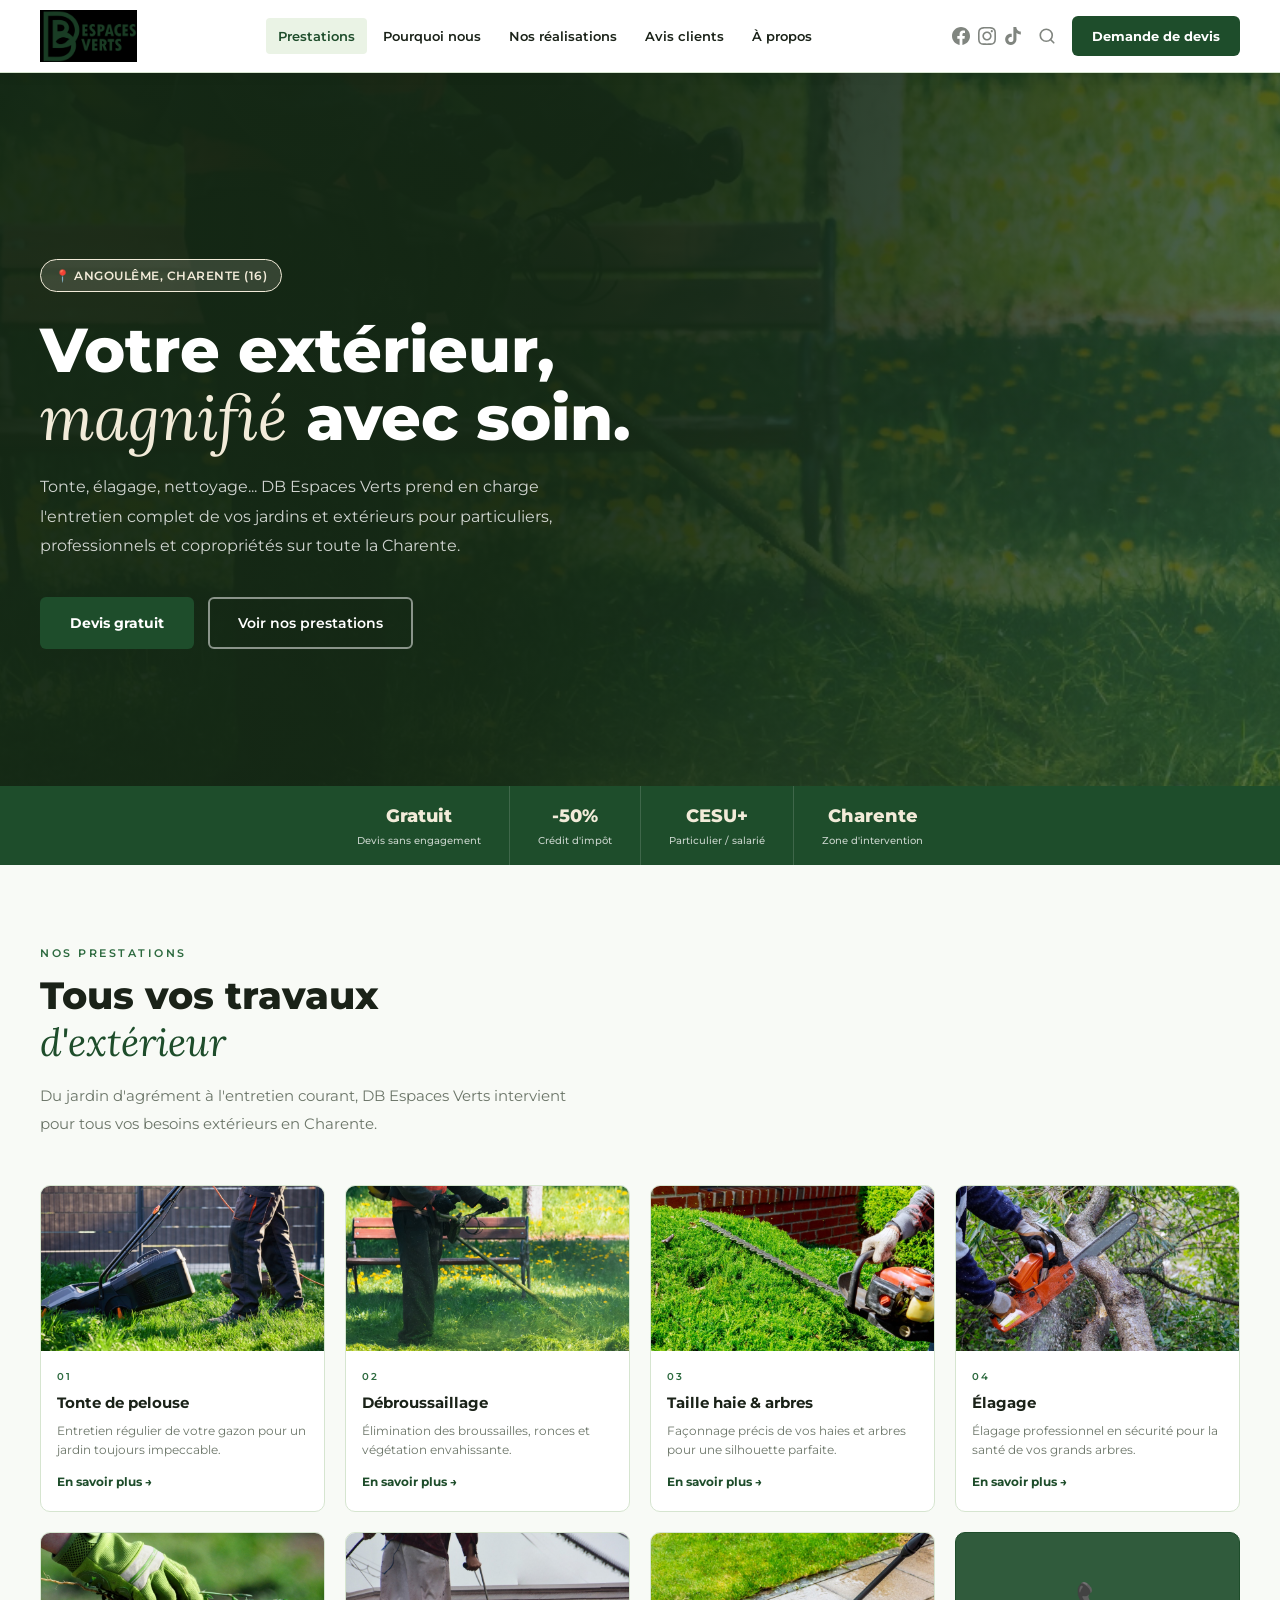
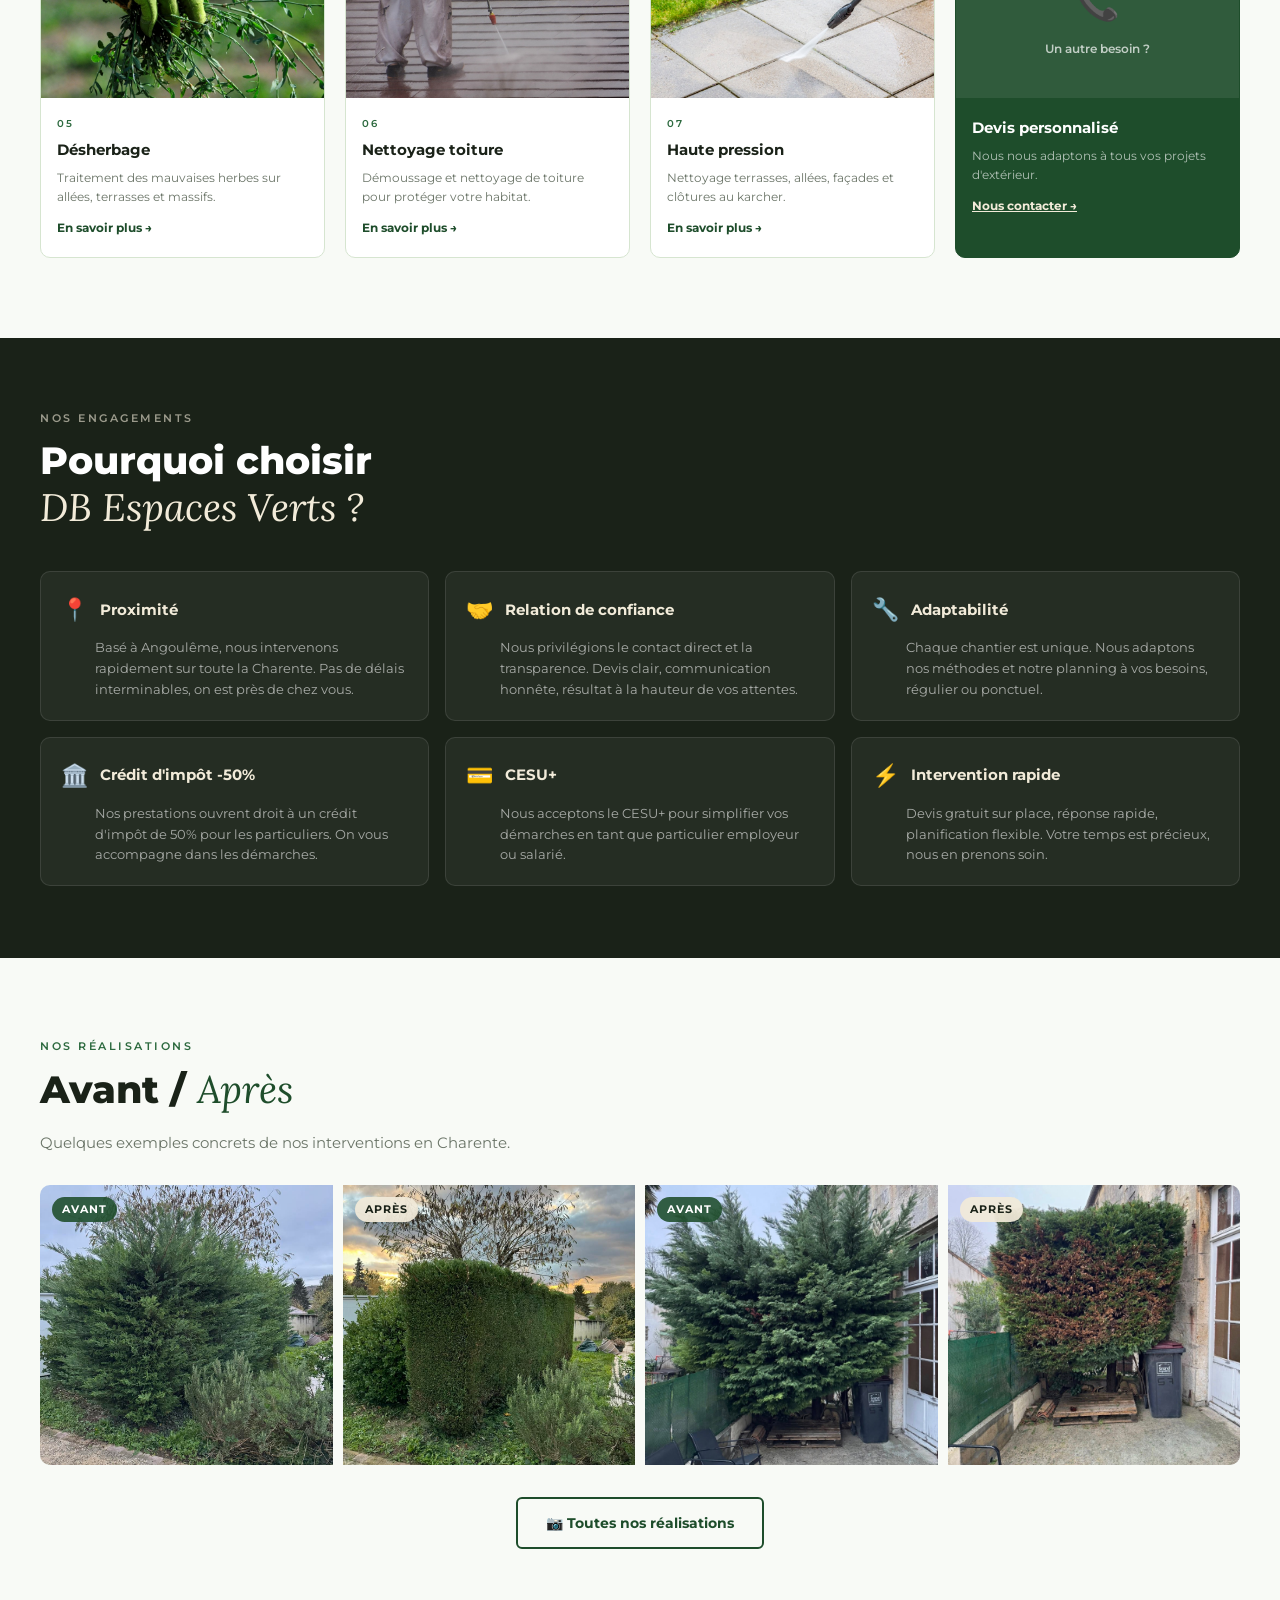
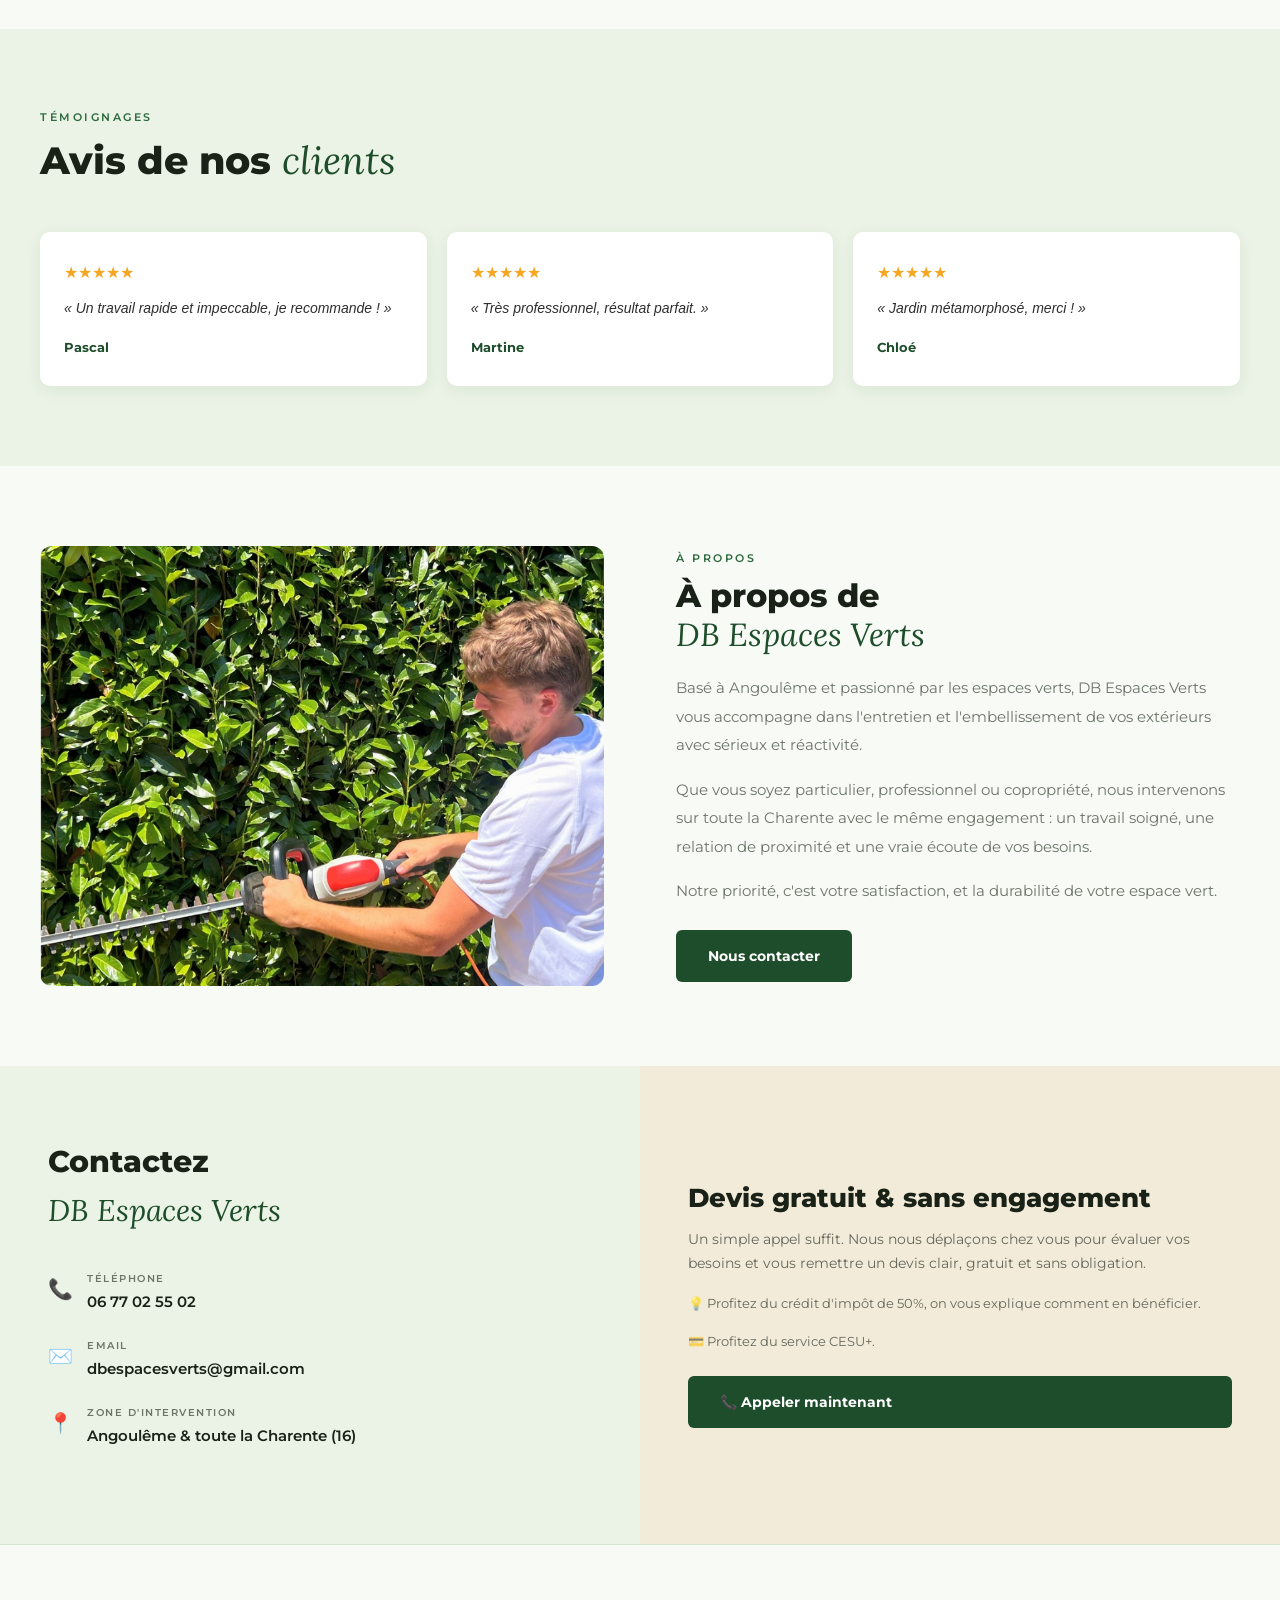
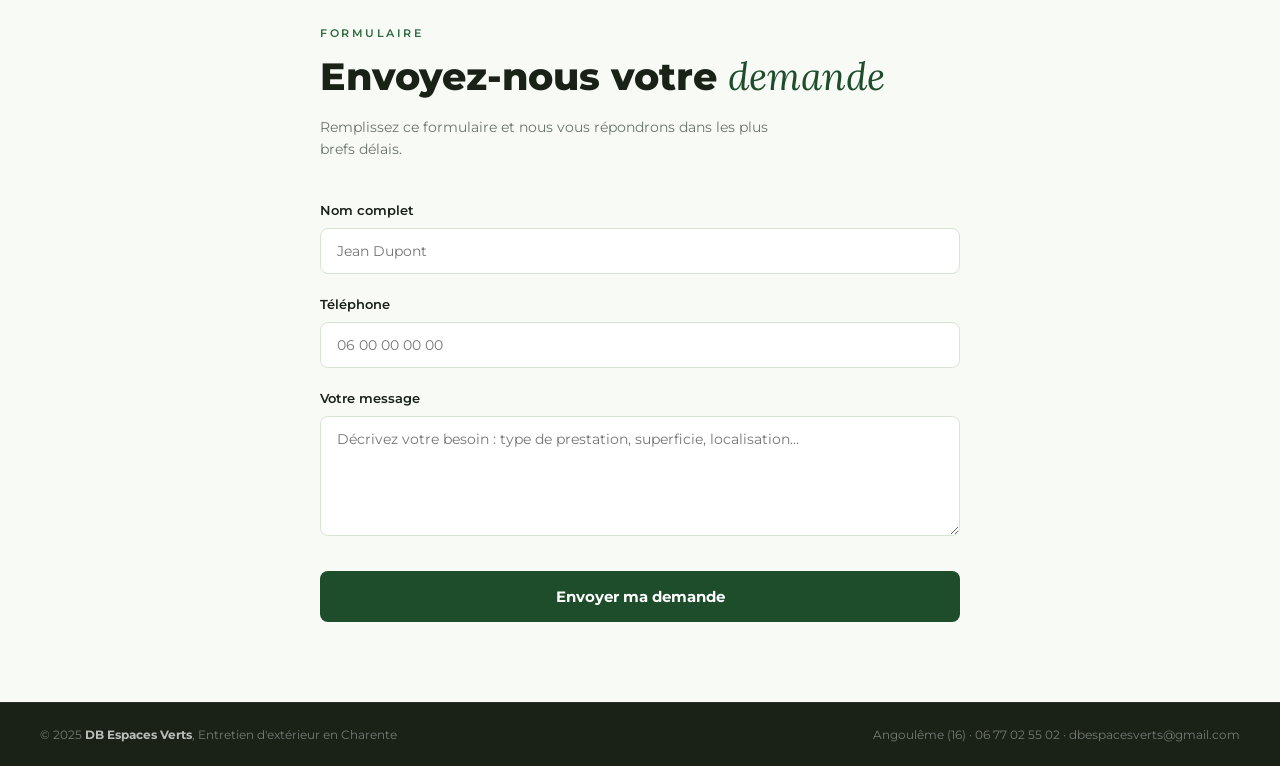
==== commit dc095ad0: "Add files via upload" ====
--- a/index.html
+++ b/index.html
@@ -43,10 +43,10 @@
         <svg viewBox="0 0 24 24"><path d="M12.525.02c1.31-.02 2.61-.01 3.91-.02.08 1.53.63 3.09 1.75 4.17 1.12 1.11 2.7 1.62 4.24 1.79v4.03c-1.44-.05-2.89-.35-4.2-.97-.57-.26-1.1-.59-1.62-.93-.01 2.92.01 5.84-.02 8.75-.08 1.4-.54 2.79-1.35 3.94-1.31 1.92-3.58 3.17-5.91 3.21-1.43.08-2.86-.31-4.08-1.03-2.02-1.19-3.44-3.37-3.65-5.71-.02-.5-.03-1-.01-1.49.18-1.9 1.12-3.72 2.58-4.96 1.66-1.44 3.98-2.13 6.15-1.72.02 1.48-.04 2.96-.04 4.44-.99-.32-2.15-.23-3.02.37-.63.41-1.11 1.04-1.36 1.75-.21.51-.15 1.07-.14 1.61.24 1.64 1.82 3.02 3.5 2.87 1.12-.01 2.19-.66 2.77-1.61.19-.33.4-.67.41-1.06.1-1.79.06-3.57.07-5.36.01-4.03-.01-8.05.02-12.07z"/></svg>
       </a>
     </div>
-    <button class="nav-search" onclick="openSearch()" aria-label="Rechercher">
+    <button class="nav-search" onclick="window.location.href='recherche.html'" aria-label="Rechercher">
       <svg width="18" height="18" viewBox="0 0 24 24" fill="none" stroke="currentColor" stroke-width="2.2" stroke-linecap="round" stroke-linejoin="round"><circle cx="11" cy="11" r="8"/><line x1="21" y1="21" x2="16.65" y2="16.65"/></svg>
     </button>
-    <a class="btn-devis" href="#contact">Demande de devis</a>
+    <a class="btn-devis" href="#formulaire">Demande de devis</a>
   </div>
 </nav>
 
@@ -62,7 +62,7 @@
     <a href="https://www.instagram.com/dbespacesverts/" target="_blank"><svg viewBox="0 0 24 24"><path d="M12 2.163c3.204 0 3.584.012 4.85.07 3.252.148 4.771 1.691 4.919 4.919.058 1.265.069 1.645.069 4.849 0 3.205-.012 3.584-.069 4.849-.149 3.225-1.664 4.771-4.919 4.919-1.266.058-1.644.07-4.85.07-3.204 0-3.584-.012-4.849-.07-3.26-.149-4.771-1.699-4.919-4.92-.058-1.265-.07-1.644-.07-4.849 0-3.204.013-3.583.07-4.849.149-3.227 1.664-4.771 4.919-4.919 1.266-.057 1.645-.069 4.849-.069zm0-2.163c-3.259 0-3.667.014-4.947.072-4.358.2-6.78 2.618-6.98 6.98-.059 1.281-.073 1.689-.073 4.948 0 3.259.014 3.668.072 4.948.2 4.358 2.618 6.78 6.98 6.98 1.281.058 1.689.072 4.948.072 3.259 0 3.668-.014 4.948-.072 4.354-.2 6.782-2.618 6.979-6.98.059-1.28.073-1.689.073-4.948 0-3.259-.014-3.667-.072-4.947-.196-4.354-2.617-6.78-6.979-6.98-1.281-.059-1.69-.073-4.949-.073zm0 5.838c-3.403 0-6.162 2.759-6.162 6.162s2.759 6.163 6.162 6.163 6.162-2.759 6.162-6.163c0-3.403-2.759-6.162-6.162-6.162zm0 10.162c-2.209 0-4-1.79-4-4 0-2.209 1.791-4 4-4s4 1.791 4 4c0 2.21-1.791 4-4 4zm6.406-11.845c-.796 0-1.441.645-1.441 1.44s.645 1.44 1.441 1.44c.795 0 1.439-.645 1.439-1.44s-.644-1.44-1.439-1.44z"/></svg></a>
     <a href="https://www.tiktok.com/@dbespacesverts" target="_blank"><svg viewBox="0 0 24 24"><path d="M12.525.02c1.31-.02 2.61-.01 3.91-.02.08 1.53.63 3.09 1.75 4.17 1.12 1.11 2.7 1.62 4.24 1.79v4.03c-1.44-.05-2.89-.35-4.2-.97-.57-.26-1.1-.59-1.62-.93-.01 2.92.01 5.84-.02 8.75-.08 1.4-.54 2.79-1.35 3.94-1.31 1.92-3.58 3.17-5.91 3.21-1.43.08-2.86-.31-4.08-1.03-2.02-1.19-3.44-3.37-3.65-5.71-.02-.5-.03-1-.01-1.49.18-1.9 1.12-3.72 2.58-4.96 1.66-1.44 3.98-2.13 6.15-1.72.02 1.48-.04 2.96-.04 4.44-.99-.32-2.15-.23-3.02.37-.63.41-1.11 1.04-1.36 1.75-.21.51-.15 1.07-.14 1.61.24 1.64 1.82 3.02 3.5 2.87 1.12-.01 2.19-.66 2.77-1.61.19-.33.4-.67.41-1.06.1-1.79.06-3.57.07-5.36.01-4.03-.01-8.05.02-12.07z"/></svg></a>
   </div>
-  <a class="btn-devis" href="#contact" onclick="closeMenu()">Demande de devis</a>
+  <a class="btn-devis" href="#formulaire" onclick="closeMenu()">Demande de devis</a>
 </div>
 
 <!-- HERO -->
@@ -74,7 +74,7 @@
     <h1>Votre extérieur,<br><em>magnifié</em> avec soin.</h1>
     <p class="hero-sub">Tonte, élagage, nettoyage... DB Espaces Verts prend en charge l'entretien complet de vos jardins et extérieurs pour particuliers, professionnels et copropriétés sur toute la Charente.</p>
     <div class="hero-btns">
-      <a class="btn-primary" href="#contact">Devis gratuit</a>
+      <a class="btn-primary" href="#formulaire">Devis gratuit</a>
       <a class="btn-outline-white" href="#prestations">Voir nos prestations</a>
     </div>
   </div>
@@ -171,7 +171,7 @@
       <div class="prestation-body" style="background:var(--green);">
         <div class="prestation-name" style="color:var(--white);">Devis personnalisé</div>
         <div class="prestation-desc" style="color:rgba(255,255,255,0.65);">Nous nous adaptons à tous vos projets d'extérieur.</div>
-        <a class="prestation-link" href="#contact" style="color:var(--beige);">Nous contacter →</a>
+        <a class="prestation-link" href="#formulaire" style="color:var(--beige);">Nous contacter →</a>
       </div>
     </div>
 
@@ -186,7 +186,7 @@
     <div class="pourquoi-grid">
       <div class="pourquoi-card">
         <div class="pourquoi-header"><span class="pourquoi-icon">📍</span><span class="pourquoi-title">Proximité</span></div>
-        <div class="pourquoi-text">Basé à Angoulême, nous intervenons rapidement sur toute la Charente. Pas de délais interminables, nous sommes près de chez vous.</div>
+        <div class="pourquoi-text">Basé à Angoulême, nous intervenons rapidement sur toute la Charente. Pas de délais interminables, on est près de chez vous.</div>
       </div>
       <div class="pourquoi-card">
         <div class="pourquoi-header"><span class="pourquoi-icon">🤝</span><span class="pourquoi-title">Relation de confiance</span></div>
@@ -202,7 +202,7 @@
       </div>
       <div class="pourquoi-card">
         <div class="pourquoi-header"><span class="pourquoi-icon">💳</span><span class="pourquoi-title">CESU+</span></div>
-        <div class="pourquoi-text">Réglez vos prestations via le CESU+, l'Urssaf s'occupe de tout et vous récupérez 50% sur vos impôts.</div>
+        <div class="pourquoi-text">Nous acceptons le CESU+ pour simplifier vos démarches en tant que particulier employeur ou salarié.</div>
       </div>
       <div class="pourquoi-card">
         <div class="pourquoi-header"><span class="pourquoi-icon">⚡</span><span class="pourquoi-title">Intervention rapide</span></div>
@@ -272,7 +272,7 @@
     <p>Basé à Angoulême et passionné par les espaces verts, DB Espaces Verts vous accompagne dans l'entretien et l'embellissement de vos extérieurs avec sérieux et réactivité.</p>
     <p>Que vous soyez particulier, professionnel ou copropriété, nous intervenons sur toute la Charente avec le même engagement : un travail soigné, une relation de proximité et une vraie écoute de vos besoins.</p>
     <p>Notre priorité, c'est votre satisfaction, et la durabilité de votre espace vert.</p>
-    <a class="btn-green" href="#contact" style="margin-top:8px;">Nous contacter</a>
+    <a class="btn-green" href="#formulaire" style="margin-top:8px;">Nous contacter</a>
   </div>
 </section>
 
@@ -300,6 +300,37 @@
     <p style="font-size:13px;">💡 Profitez du crédit d'impôt de 50%, on vous explique comment en bénéficier.</p>
     <p style="font-size:13px;">💳 Profitez du service CESU+.</p>
     <a class="btn-green" href="tel:0677025502">📞 Appeler maintenant</a>
+  </div>
+</section>
+
+<!-- FORMULAIRE DEVIS -->
+<section class="form-section" id="formulaire">
+  <div class="form-inner">
+    <div class="form-header">
+      <div class="section-tag">Formulaire</div>
+      <h2 class="section-title">Envoyez-nous votre <em>demande</em></h2>
+      <p style="color:var(--muted);font-size:14px;max-width:480px;">Remplissez ce formulaire et nous vous répondrons dans les plus brefs délais.</p>
+    </div>
+    <form id="devisForm" action="https://formspree.io/f/xjgpoplo" method="POST">
+      <div class="form-group">
+        <label for="nom">Nom complet</label>
+        <input type="text" id="nom" name="nom" placeholder="Jean Dupont" required>
+      </div>
+      <div class="form-group">
+        <label for="telephone">Téléphone</label>
+        <input type="tel" id="telephone" name="telephone" placeholder="06 00 00 00 00" required>
+      </div>
+      <div class="form-group">
+        <label for="message">Votre message</label>
+        <textarea id="message" name="message" rows="5" placeholder="Décrivez votre besoin : type de prestation, superficie, localisation..." required></textarea>
+      </div>
+      <input type="hidden" name="_subject" value="Nouvelle demande de devis DB Espaces Verts">
+      <input type="hidden" name="_next" value="merci.html">
+      <button type="submit" class="btn-submit">Envoyer ma demande</button>
+    </form>
+    <div id="formSuccess" style="display:none;" class="form-success">
+      ✅ Votre demande a bien été envoyée ! Nous vous contactons très vite.
+    </div>
   </div>
 </section>
 
--- a/style.css
+++ b/style.css
@@ -228,3 +228,46 @@
   .stat-num { font-size: 11px; }
   .stat-label { font-size: 7px; }
 }
+
+/* Ordre mobile : logo | devis | burger | loupe */
+@media (max-width: 900px) {
+  nav { flex-wrap: nowrap; }
+  .nav-right { order: 2; gap: 8px; }
+  .nav-mobile-toggle { order: 3; }
+  .btn-devis { order: 1; }
+  .nav-search { order: 2; }
+  .nav-social { display: none; }
+}
+
+/* FORMULAIRE DEVIS */
+.form-section { background: var(--cream); padding: 80px 40px; border-top: 1px solid var(--border); }
+.form-inner { max-width: 640px; margin: 0 auto; }
+.form-header { margin-bottom: 40px; }
+.form-group { margin-bottom: 20px; }
+.form-group label { display: block; font-size: 13px; font-weight: 600; color: var(--dark); margin-bottom: 7px; }
+.form-group input, .form-group textarea {
+  width: 100%; border: 1.5px solid var(--border); border-radius: 8px;
+  padding: 13px 16px; font-size: 14px; font-family: 'Montserrat', sans-serif;
+  color: var(--dark); background: var(--white); outline: none;
+  transition: border-color 0.2s, box-shadow 0.2s;
+}
+.form-group input:focus, .form-group textarea:focus {
+  border-color: var(--green); box-shadow: 0 0 0 3px rgba(30,77,43,0.08);
+}
+.form-group textarea { resize: vertical; min-height: 120px; }
+.btn-submit {
+  width: 100%; background: var(--green); color: var(--white);
+  border: none; border-radius: 8px; padding: 16px 24px;
+  font-size: 15px; font-weight: 700; cursor: pointer;
+  font-family: 'Montserrat', sans-serif; transition: background 0.2s, transform 0.15s;
+  margin-top: 8px;
+}
+.btn-submit:hover { background: var(--green-light); transform: translateY(-2px); }
+.form-success {
+  background: var(--green-pale); border: 1.5px solid var(--green);
+  border-radius: 8px; padding: 20px 24px; font-size: 15px;
+  font-weight: 600; color: var(--green); text-align: center; margin-top: 20px;
+}
+@media (max-width: 600px) {
+  .form-section { padding: 52px 20px; }
+}
